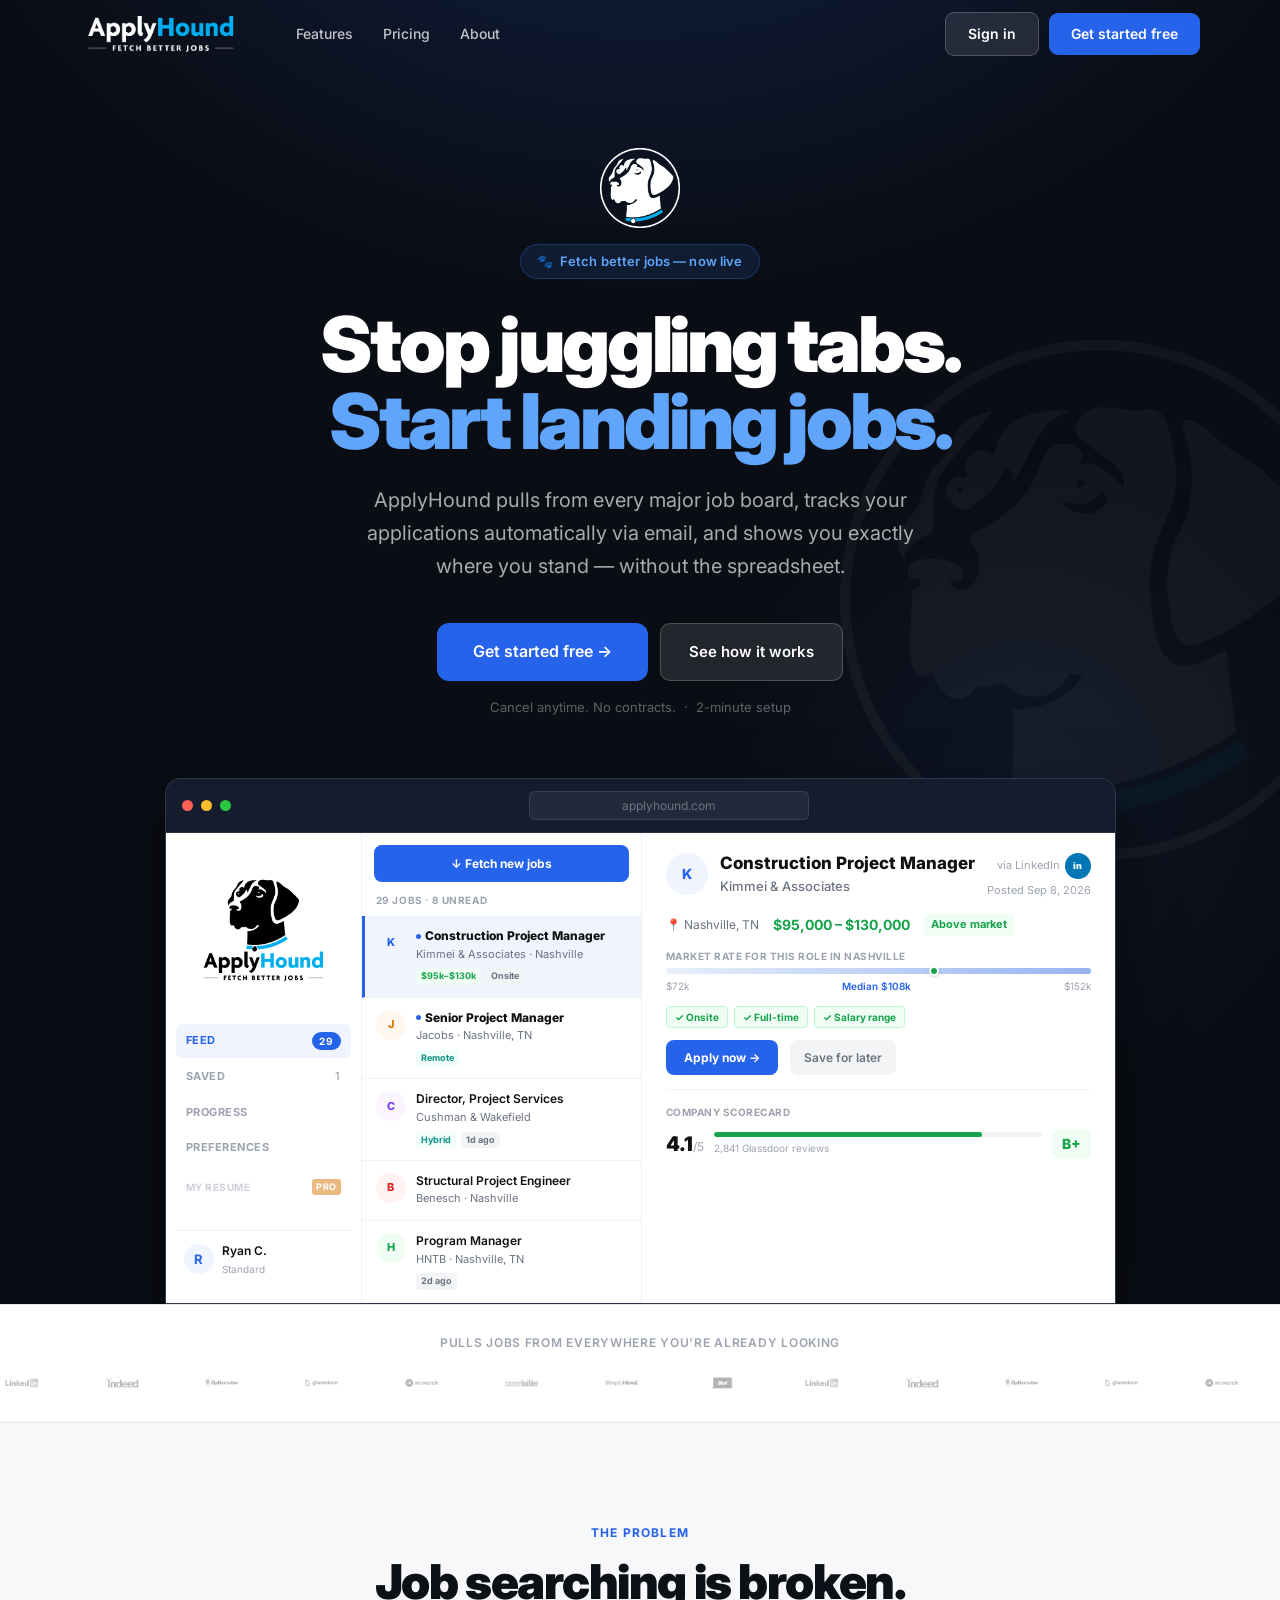
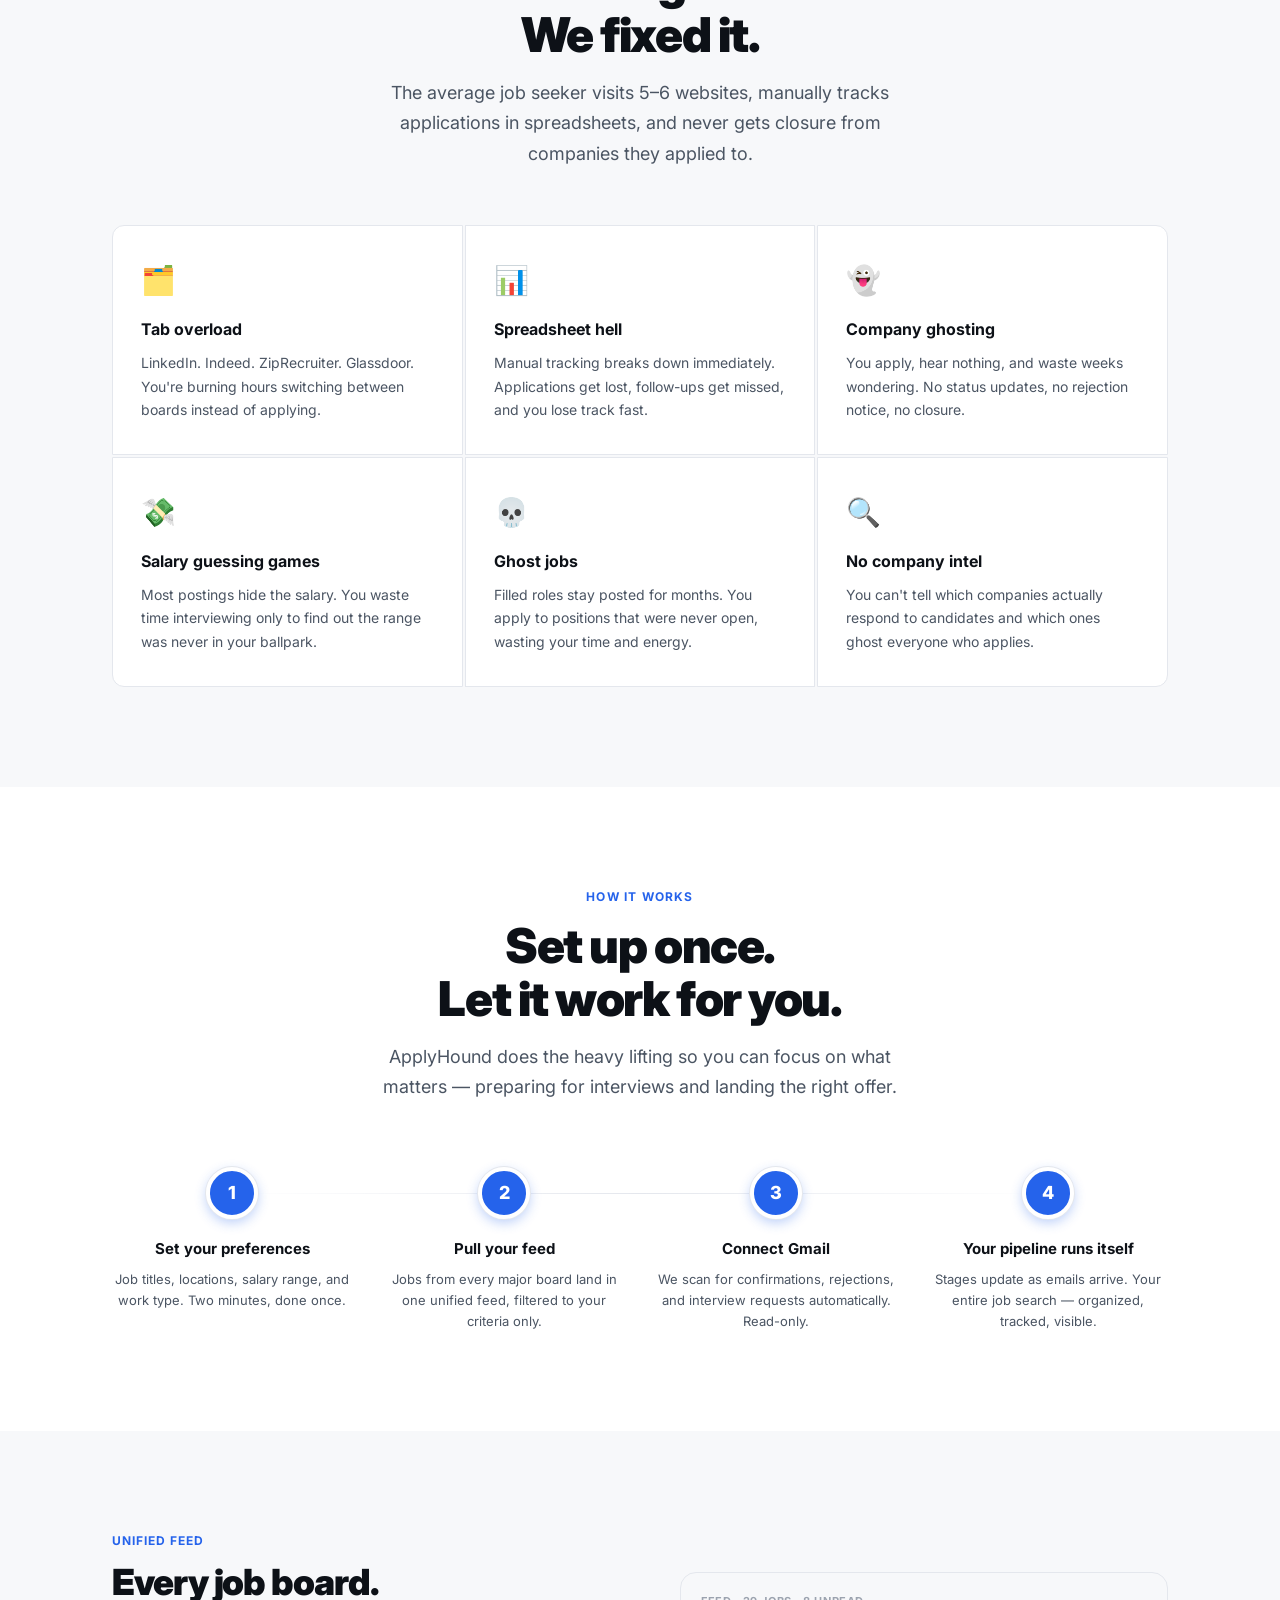
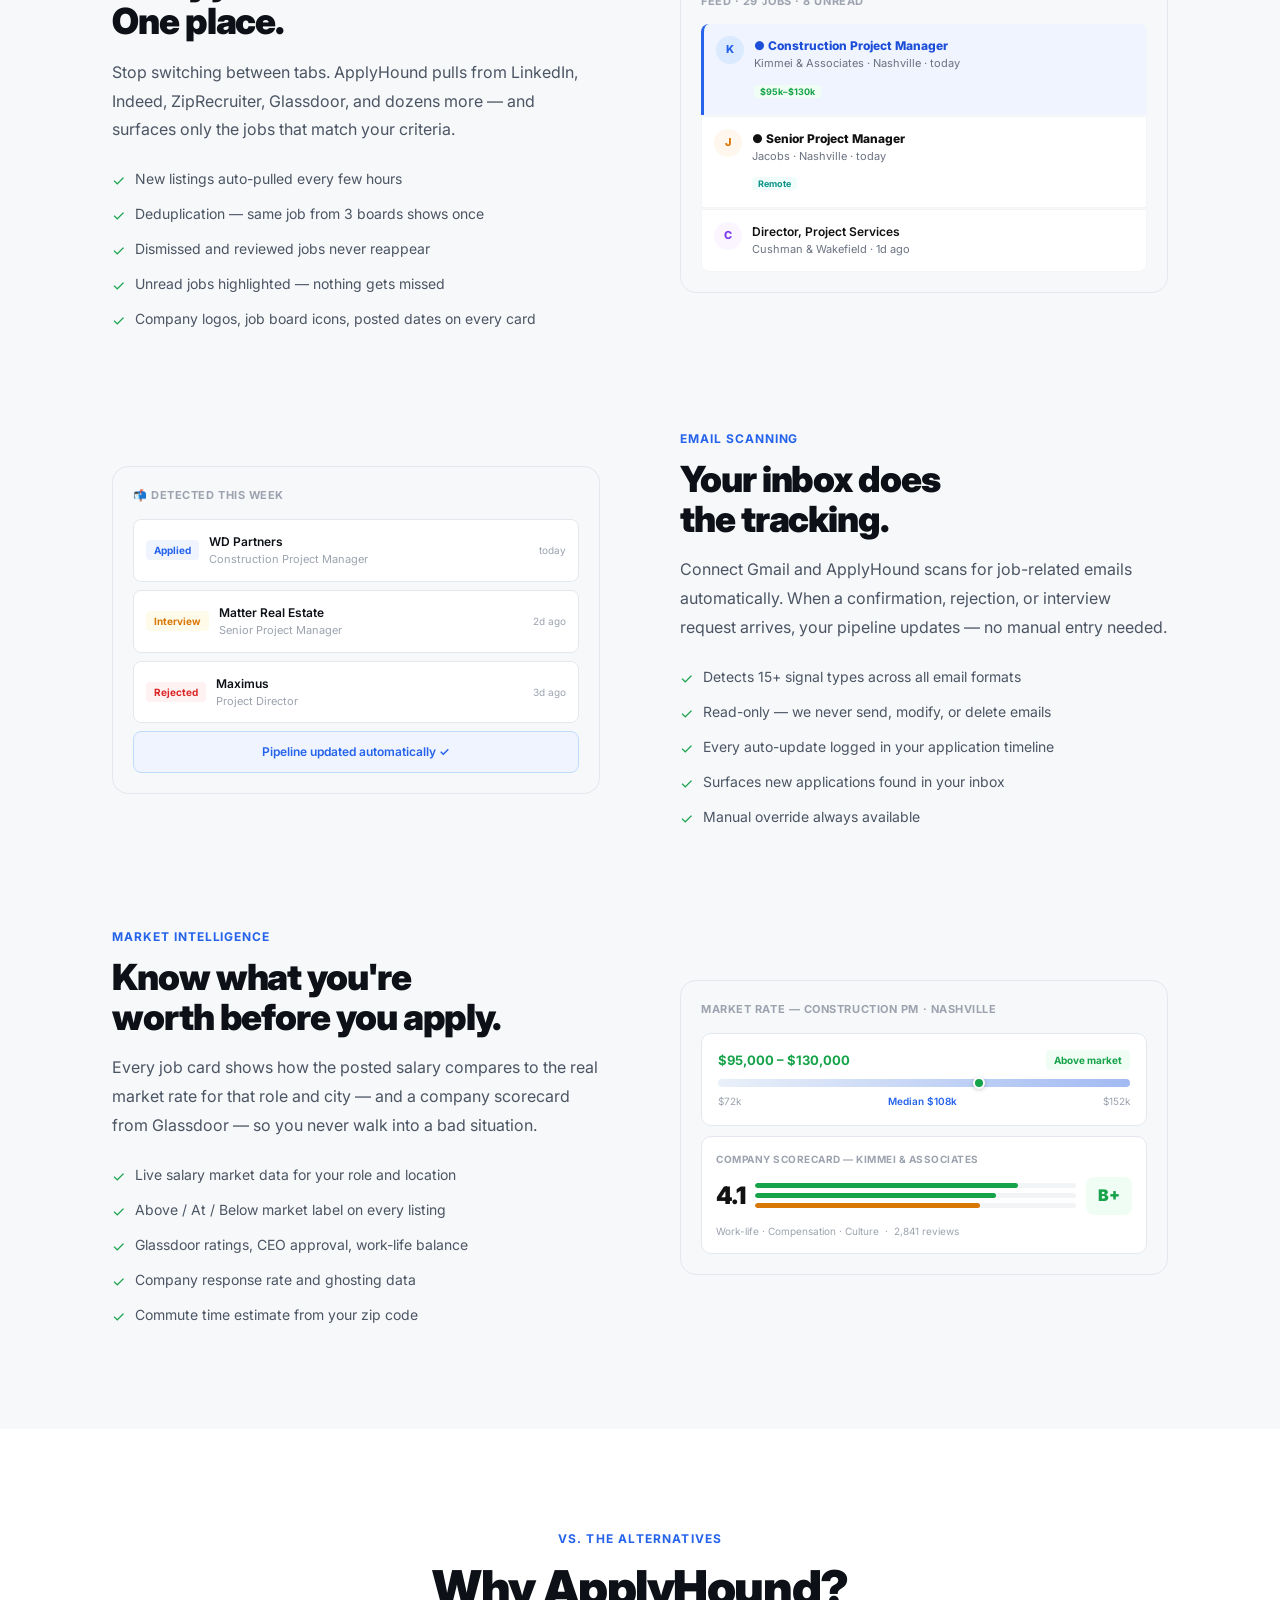
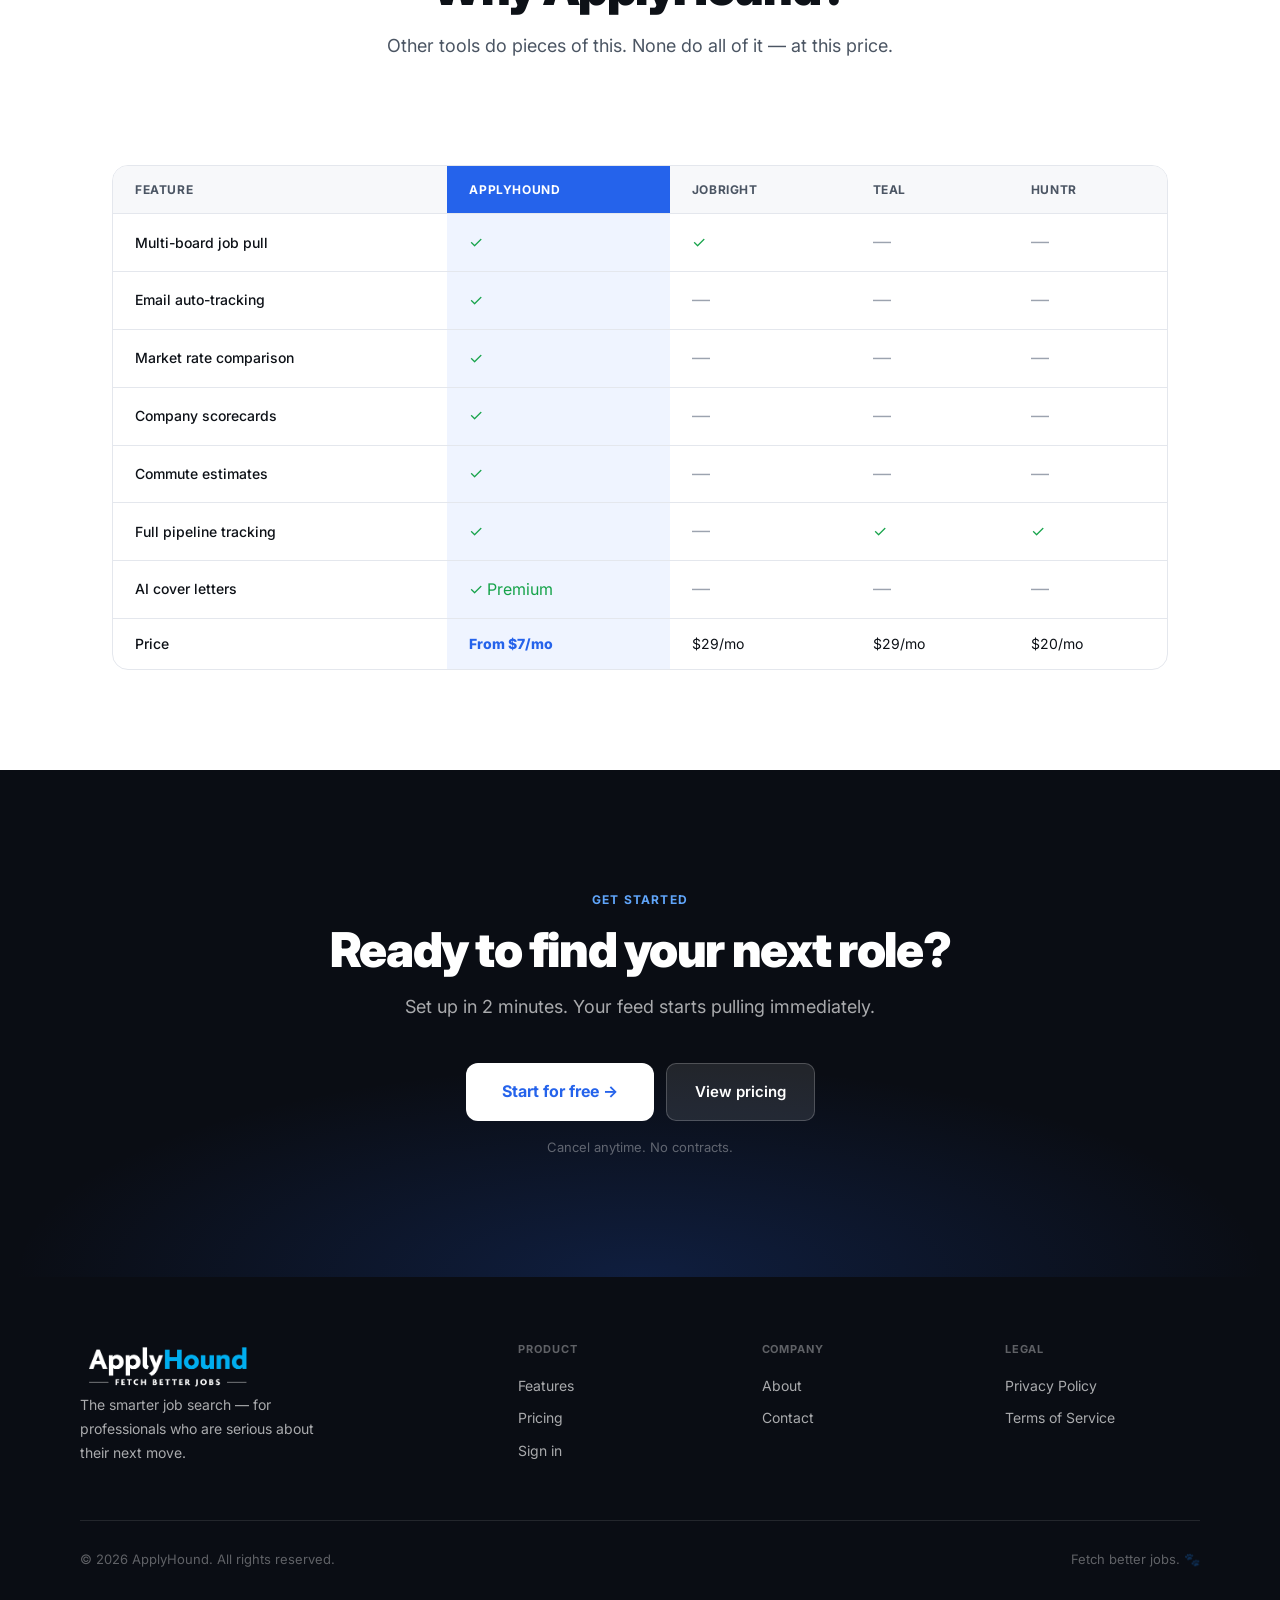
==== index.html @ 4f71d5a1 "Fix job board logos, privacy/terms links" ====
<!DOCTYPE html>
<html lang="en">
<head>
  <meta charset="UTF-8" />
  <meta name="viewport" content="width=device-width, initial-scale=1.0" />
  <title>ApplyHound — Fetch Better Jobs</title>
  <meta name="description" content="The job search platform built for professionals who are serious about their next move. Unified job feed, automatic application tracking, and email scanning — all in one place." />
  <link rel="icon" type="image/png" href="icon.png" />
  <link rel="preconnect" href="https://fonts.googleapis.com" />
  <link rel="preconnect" href="https://fonts.gstatic.com" crossorigin />
  <link href="https://fonts.googleapis.com/css2?family=Inter:wght@400;500;600;700;800;900&display=swap" rel="stylesheet" />
  <link rel="stylesheet" href="style.css" />
</head>
<body>

<!-- Nav -->
<nav class="nav dark-mode" id="nav">
  <div class="nav-inner">
    <a href="index.html" class="nav-logo"><img src="stamp-dark.png" alt="ApplyHound" style="height:48px;" /></a>
    <div class="nav-links">
      <a href="features.html">Features</a>
      <a href="pricing.html">Pricing</a>
      <a href="about.html">About</a>
    </div>
    <div class="nav-cta">
      <a href="https://app.applyhound.com" class="btn btn-ghost-dark">Sign in</a>
      <a href="https://app.applyhound.com" class="btn btn-primary">Get started free</a>
    </div>
  </div>
</nav>

<!-- Hero -->
<section class="hero">
  <!-- Subtle background icon watermark -->
  <div style="position:absolute;top:50%;right:-80px;transform:translateY(-60%);width:520px;height:520px;opacity:0.04;pointer-events:none;z-index:0;">
    <img src="icon-dark.png" alt="" style="width:100%;height:100%;object-fit:contain;" />
  </div>
  <div class="hero-inner" style="position:relative;z-index:1;">
    <!-- Icon above badge -->
    <img src="icon-dark.png" alt="" style="height:80px;width:auto;margin-bottom:16px;" />
    <div class="hero-badge">🐾 &nbsp;Fetch better jobs — now live</div>
    <h1>Stop juggling tabs.<br><span class="accent">Start landing jobs.</span></h1>
    <p class="hero-sub">ApplyHound pulls from every major job board, tracks your applications automatically via email, and shows you exactly where you stand — without the spreadsheet.</p>
    <div class="hero-actions">
      <a href="https://app.applyhound.com" class="btn btn-primary btn-xl">Get started free →</a>
      <a href="features.html" class="btn btn-ghost-dark btn-lg">See how it works</a>
    </div>
    <p class="hero-note">Cancel anytime. No contracts. &nbsp;·&nbsp; 2-minute setup</p>
  </div>

  <!-- App window -->
  <div style="padding: 0 32px; max-width: 1120px; margin: 0 auto;">
    <div class="app-window">
      <div class="app-window-bar">
        <div class="win-dot" style="background:#ff5f57"></div>
        <div class="win-dot" style="background:#febc2e"></div>
        <div class="win-dot" style="background:#28c840"></div>
        <div class="win-url">applyhound.com</div>
      </div>
      <div class="app-window-body">
        <!-- Sidebar -->
        <div class="aw-sidebar">
          <div class="aw-logo" style="padding:4px 8px 12px;"><img src="logo-light.png" alt="ApplyHound" style="width:100%;height:auto;display:block;" /></div>
          <div class="aw-nav-item active">Feed <span class="aw-badge">29</span></div>
          <div class="aw-nav-item">Saved <span style="color:#9ca3af;font-size:11px;font-weight:500;">1</span></div>
          <div class="aw-nav-item">Progress</div>
          <div class="aw-nav-item">Preferences</div>
          <div class="aw-nav-item" style="margin-top:4px; opacity:0.5; font-size:10px;">My Resume <span style="background:#d97706;color:#fff;border-radius:3px;padding:1px 4px;font-size:9px;">PRO</span></div>
          <div class="aw-user">
            <div class="aw-avatar">R</div>
            <div>
              <div class="aw-user-name">Ryan C.</div>
              <div class="aw-user-plan">Standard</div>
            </div>
          </div>
        </div>
        <!-- Job list -->
        <div class="aw-list">
          <div class="aw-pull-btn">↓ Fetch new jobs</div>
          <div class="aw-list-header">29 jobs · 8 unread</div>
          <div class="aw-card active">
            <div class="aw-co-logo" style="background:#eff4ff;color:#2563eb;">K</div>
            <div style="min-width:0;flex:1;">
              <div class="aw-job-title bold"><span class="aw-unread-dot"></span>Construction Project Manager</div>
              <div class="aw-job-sub">Kimmei & Associates · Nashville</div>
              <div class="aw-job-meta">
                <span class="aw-tag" style="background:#f0fdf4;color:#16a34a;">$95k–$130k</span>
                <span class="aw-tag" style="background:#f3f4f6;color:#6b7280;">Onsite</span>
              </div>
            </div>
          </div>
          <div class="aw-card">
            <div class="aw-co-logo" style="background:#fff7ed;color:#d97706;">J</div>
            <div style="min-width:0;flex:1;">
              <div class="aw-job-title bold"><span class="aw-unread-dot"></span>Senior Project Manager</div>
              <div class="aw-job-sub">Jacobs · Nashville, TN</div>
              <div class="aw-job-meta">
                <span class="aw-tag" style="background:#f0fdfa;color:#0d9488;">Remote</span>
              </div>
            </div>
          </div>
          <div class="aw-card">
            <div class="aw-co-logo" style="background:#faf5ff;color:#7c3aed;">C</div>
            <div style="min-width:0;flex:1;">
              <div class="aw-job-title">Director, Project Services</div>
              <div class="aw-job-sub">Cushman & Wakefield</div>
              <div class="aw-job-meta">
                <span class="aw-tag" style="background:#f0fdfa;color:#0d9488;">Hybrid</span>
                <span class="aw-tag" style="background:#f3f4f6;color:#6b7280;">1d ago</span>
              </div>
            </div>
          </div>
          <div class="aw-card">
            <div class="aw-co-logo" style="background:#fef2f2;color:#dc2626;">B</div>
            <div style="min-width:0;flex:1;">
              <div class="aw-job-title">Structural Project Engineer</div>
              <div class="aw-job-sub">Benesch · Nashville</div>
            </div>
          </div>
          <div class="aw-card">
            <div class="aw-co-logo" style="background:#f0fdf4;color:#16a34a;">H</div>
            <div style="min-width:0;flex:1;">
              <div class="aw-job-title">Program Manager</div>
              <div class="aw-job-sub">HNTB · Nashville, TN</div>
              <div class="aw-job-meta">
                <span class="aw-tag" style="background:#f3f4f6;color:#6b7280;">2d ago</span>
              </div>
            </div>
          </div>
        </div>
        <!-- Detail panel -->
        <div class="aw-detail">
          <div class="aw-detail-header">
            <div class="aw-detail-logo" style="background:#eff4ff;color:#2563eb;">K</div>
            <div>
              <div class="aw-detail-title">Construction Project Manager</div>
              <div class="aw-detail-company">Kimmei & Associates</div>
            </div>
            <div class="aw-detail-source">
              <div style="display:flex;align-items:center;gap:5px;">
                <span>via LinkedIn</span>
                <div class="aw-source-badge" style="background:#0077b5;">in</div>
              </div>
              <span>Posted Sep 8, 2026</span>
            </div>
          </div>
          <div class="aw-meta-row">
            <span class="aw-meta-item">📍 Nashville, TN</span>
            <span class="aw-salary">$95,000 – $130,000</span>
            <span style="font-size:11px;background:#f0fdf4;color:#16a34a;padding:2px 7px;border-radius:4px;font-weight:700;">Above market</span>
          </div>
          <!-- Market rate bar -->
          <div style="margin-bottom:12px;">
            <div class="aw-market-label">Market rate for this role in Nashville</div>
            <div class="aw-market-bar">
              <div class="aw-market-fill"></div>
              <div class="aw-market-dot" style="left:62%;"></div>
            </div>
            <div class="aw-market-range">
              <span>$72k</span>
              <span style="color:#2563eb;font-weight:600;">Median $108k</span>
              <span>$152k</span>
            </div>
          </div>
          <div class="aw-match-row">
            <span class="aw-match-badge">✓ Onsite</span>
            <span class="aw-match-badge">✓ Full-time</span>
            <span class="aw-match-badge">✓ Salary range</span>
          </div>
          <div>
            <span class="aw-apply-btn">Apply now →</span>
            <span class="aw-save-btn">Save for later</span>
          </div>
          <div style="margin-top:14px;padding-top:14px;border-top:1px solid #f3f4f6;">
            <div style="font-size:10px;font-weight:700;color:#9ca3af;text-transform:uppercase;letter-spacing:0.05em;margin-bottom:8px;">Company scorecard</div>
            <div style="display:flex;gap:10px;align-items:center;">
              <div style="font-size:20px;font-weight:900;color:#111;">4.1<span style="font-size:12px;font-weight:400;color:#9ca3af;">/5</span></div>
              <div style="flex:1;">
                <div style="height:5px;background:#f3f4f6;border-radius:3px;overflow:hidden;margin-bottom:3px;">
                  <div style="width:82%;height:100%;background:#16a34a;border-radius:3px;"></div>
                </div>
                <div style="font-size:10px;color:#9ca3af;">2,841 Glassdoor reviews</div>
              </div>
              <div style="background:#f0fdf4;color:#16a34a;font-size:14px;font-weight:800;padding:4px 10px;border-radius:6px;">B+</div>
            </div>
          </div>
        </div>
      </div>
    </div>
  </div>
</section>

<!-- Logo scroll bar -->
<div class="logo-scroll-section">
  <div class="logo-scroll-label">Pulls jobs from everywhere you're already looking</div>
  <div style="overflow:hidden;">
    <div class="logo-track">
      <div class="logo-item"><img src="LinkedIn.png" alt="LinkedIn" style="height:22px;width:auto;filter:grayscale(1);opacity:0.6;" /></div>
      <div class="logo-item"><img src="Indeed.png" alt="Indeed" style="height:22px;width:auto;filter:grayscale(1);opacity:0.6;" /></div>
      <div class="logo-item"><img src="ZipRecruiter.png" alt="ZipRecruiter" style="height:22px;width:auto;filter:grayscale(1);opacity:0.6;" /></div>
      <div class="logo-item"><img src="Glassdoor.png" alt="Glassdoor" style="height:22px;width:auto;filter:grayscale(1);opacity:0.6;" /></div>
      <div class="logo-item"><img src="Monster.png" alt="Monster" style="height:22px;width:auto;filter:grayscale(1);opacity:0.6;" /></div>
      <div class="logo-item"><img src="CareerBuilder.png" alt="CareerBuilder" style="height:22px;width:auto;filter:grayscale(1);opacity:0.6;" /></div>
      <div class="logo-item"><img src="SimplyHired.png" alt="SimplyHired" style="height:22px;width:auto;filter:grayscale(1);opacity:0.6;" /></div>
      <div class="logo-item"><img src="Dice.png" alt="Dice" style="height:22px;width:auto;filter:grayscale(1);opacity:0.6;" /></div>
      <div class="logo-item"><img src="LinkedIn.png" alt="LinkedIn" style="height:22px;width:auto;filter:grayscale(1);opacity:0.6;" /></div>
      <div class="logo-item"><img src="Indeed.png" alt="Indeed" style="height:22px;width:auto;filter:grayscale(1);opacity:0.6;" /></div>
      <div class="logo-item"><img src="ZipRecruiter.png" alt="ZipRecruiter" style="height:22px;width:auto;filter:grayscale(1);opacity:0.6;" /></div>
      <div class="logo-item"><img src="Glassdoor.png" alt="Glassdoor" style="height:22px;width:auto;filter:grayscale(1);opacity:0.6;" /></div>
      <div class="logo-item"><img src="Monster.png" alt="Monster" style="height:22px;width:auto;filter:grayscale(1);opacity:0.6;" /></div>
      <div class="logo-item"><img src="CareerBuilder.png" alt="CareerBuilder" style="height:22px;width:auto;filter:grayscale(1);opacity:0.6;" /></div>
      <div class="logo-item"><img src="SimplyHired.png" alt="SimplyHired" style="height:22px;width:auto;filter:grayscale(1);opacity:0.6;" /></div>
      <div class="logo-item"><img src="Dice.png" alt="Dice" style="height:22px;width:auto;filter:grayscale(1);opacity:0.6;" /></div>
    </div>
  </div>
</div>

<!-- Problem -->
<section class="section section-soft">
  <div class="container">
    <div class="text-center">
      <div class="eyebrow">The problem</div>
      <h2>Job searching is broken.<br>We fixed it.</h2>
      <p class="lead" style="margin-top:16px;">The average job seeker visits 5–6 websites, manually tracks applications in spreadsheets, and never gets closure from companies they applied to.</p>
    </div>
    <div class="problem-grid">
      <div class="problem-cell">
        <div class="problem-icon">🗂️</div>
        <div class="problem-title">Tab overload</div>
        <div class="problem-desc">LinkedIn. Indeed. ZipRecruiter. Glassdoor. You're burning hours switching between boards instead of applying.</div>
      </div>
      <div class="problem-cell">
        <div class="problem-icon">📊</div>
        <div class="problem-title">Spreadsheet hell</div>
        <div class="problem-desc">Manual tracking breaks down immediately. Applications get lost, follow-ups get missed, and you lose track fast.</div>
      </div>
      <div class="problem-cell">
        <div class="problem-icon">👻</div>
        <div class="problem-title">Company ghosting</div>
        <div class="problem-desc">You apply, hear nothing, and waste weeks wondering. No status updates, no rejection notice, no closure.</div>
      </div>
      <div class="problem-cell">
        <div class="problem-icon">💸</div>
        <div class="problem-title">Salary guessing games</div>
        <div class="problem-desc">Most postings hide the salary. You waste time interviewing only to find out the range was never in your ballpark.</div>
      </div>
      <div class="problem-cell">
        <div class="problem-icon">💀</div>
        <div class="problem-title">Ghost jobs</div>
        <div class="problem-desc">Filled roles stay posted for months. You apply to positions that were never open, wasting your time and energy.</div>
      </div>
      <div class="problem-cell">
        <div class="problem-icon">🔍</div>
        <div class="problem-title">No company intel</div>
        <div class="problem-desc">You can't tell which companies actually respond to candidates and which ones ghost everyone who applies.</div>
      </div>
    </div>
  </div>
</section>

<!-- How it works -->
<section class="section">
  <div class="container">
    <div class="text-center">
      <div class="eyebrow">How it works</div>
      <h2>Set up once.<br>Let it work for you.</h2>
      <p class="lead" style="margin-top:16px;">ApplyHound does the heavy lifting so you can focus on what matters — preparing for interviews and landing the right offer.</p>
    </div>
    <div class="steps-grid">
      <div class="step-card">
        <div class="step-num">1</div>
        <div class="step-title">Set your preferences</div>
        <div class="step-desc">Job titles, locations, salary range, and work type. Two minutes, done once.</div>
      </div>
      <div class="step-card">
        <div class="step-num">2</div>
        <div class="step-title">Pull your feed</div>
        <div class="step-desc">Jobs from every major board land in one unified feed, filtered to your criteria only.</div>
      </div>
      <div class="step-card">
        <div class="step-num">3</div>
        <div class="step-title">Connect Gmail</div>
        <div class="step-desc">We scan for confirmations, rejections, and interview requests automatically. Read-only.</div>
      </div>
      <div class="step-card">
        <div class="step-num">4</div>
        <div class="step-title">Your pipeline runs itself</div>
        <div class="step-desc">Stages update as emails arrive. Your entire job search — organized, tracked, visible.</div>
      </div>
    </div>
  </div>
</section>

<!-- Feature split 1 — Feed -->
<section class="section section-soft">
  <div class="container">
    <div class="feature-split">
      <div class="feature-split-content">
        <div class="feature-split-eyebrow">Unified feed</div>
        <h2>Every job board.<br>One place.</h2>
        <p class="feature-split-desc">Stop switching between tabs. ApplyHound pulls from LinkedIn, Indeed, ZipRecruiter, Glassdoor, and dozens more — and surfaces only the jobs that match your criteria.</p>
        <ul class="feature-list">
          <li><span class="check">✓</span>New listings auto-pulled every few hours</li>
          <li><span class="check">✓</span>Deduplication — same job from 3 boards shows once</li>
          <li><span class="check">✓</span>Dismissed and reviewed jobs never reappear</li>
          <li><span class="check">✓</span>Unread jobs highlighted — nothing gets missed</li>
          <li><span class="check">✓</span>Company logos, job board icons, posted dates on every card</li>
        </ul>
      </div>
      <div class="feature-split-visual" style="padding:20px;">
        <div style="font-size:11px;font-weight:700;color:#9ca3af;text-transform:uppercase;letter-spacing:0.05em;margin-bottom:14px;">Feed · 29 jobs · 8 unread</div>
        <div style="display:flex;flex-direction:column;gap:1px;">
          <div style="background:#eff4ff;border-left:3px solid #2563eb;padding:12px;border-radius:8px 8px 0 0;display:flex;gap:10px;">
            <div style="width:28px;height:28px;border-radius:50%;background:#dbeafe;color:#2563eb;font-size:11px;font-weight:800;display:flex;align-items:center;justify-content:center;flex-shrink:0;">K</div>
            <div>
              <div style="font-size:12px;font-weight:800;color:#1d4ed8;">● Construction Project Manager</div>
              <div style="font-size:11px;color:#6b7280;">Kimmei & Associates · Nashville · today</div>
              <div style="margin-top:4px;"><span style="background:#f0fdf4;color:#16a34a;font-size:9px;font-weight:700;padding:1px 6px;border-radius:3px;">$95k–$130k</span></div>
            </div>
          </div>
          <div style="background:#fff;border:1px solid #f3f4f6;padding:12px;display:flex;gap:10px;">
            <div style="width:28px;height:28px;border-radius:50%;background:#fff7ed;color:#d97706;font-size:11px;font-weight:800;display:flex;align-items:center;justify-content:center;flex-shrink:0;">J</div>
            <div>
              <div style="font-size:12px;font-weight:800;color:#111;">● Senior Project Manager</div>
              <div style="font-size:11px;color:#6b7280;">Jacobs · Nashville · today</div>
              <div style="margin-top:4px;"><span style="background:#f0fdfa;color:#0d9488;font-size:9px;font-weight:700;padding:1px 6px;border-radius:3px;">Remote</span></div>
            </div>
          </div>
          <div style="background:#fff;border:1px solid #f3f4f6;padding:12px;display:flex;gap:10px;border-radius:0 0 8px 8px;">
            <div style="width:28px;height:28px;border-radius:50%;background:#faf5ff;color:#7c3aed;font-size:11px;font-weight:800;display:flex;align-items:center;justify-content:center;flex-shrink:0;">C</div>
            <div>
              <div style="font-size:12px;font-weight:600;color:#111;">Director, Project Services</div>
              <div style="font-size:11px;color:#6b7280;">Cushman & Wakefield · 1d ago</div>
            </div>
          </div>
        </div>
      </div>
    </div>

    <!-- Feature split 2 — Email -->
    <div class="feature-split reverse">
      <div class="feature-split-content">
        <div class="feature-split-eyebrow">Email scanning</div>
        <h2>Your inbox does<br>the tracking.</h2>
        <p class="feature-split-desc">Connect Gmail and ApplyHound scans for job-related emails automatically. When a confirmation, rejection, or interview request arrives, your pipeline updates — no manual entry needed.</p>
        <ul class="feature-list">
          <li><span class="check">✓</span>Detects 15+ signal types across all email formats</li>
          <li><span class="check">✓</span>Read-only — we never send, modify, or delete emails</li>
          <li><span class="check">✓</span>Every auto-update logged in your application timeline</li>
          <li><span class="check">✓</span>Surfaces new applications found in your inbox</li>
          <li><span class="check">✓</span>Manual override always available</li>
        </ul>
      </div>
      <div class="feature-split-visual" style="padding:20px;">
        <div style="font-size:11px;font-weight:700;color:#9ca3af;text-transform:uppercase;letter-spacing:0.05em;margin-bottom:14px;">📬 Detected this week</div>
        <div style="display:flex;flex-direction:column;gap:8px;">
          <div style="background:#fff;border:1px solid #e4e7ed;border-radius:8px;padding:12px;display:flex;gap:10px;align-items:center;">
            <span style="background:#eff4ff;color:#2563eb;font-size:10px;font-weight:700;padding:2px 8px;border-radius:4px;white-space:nowrap;">Applied</span>
            <div><div style="font-size:12px;font-weight:600;">WD Partners</div><div style="font-size:11px;color:#9ca3af;">Construction Project Manager</div></div>
            <div style="margin-left:auto;font-size:10px;color:#9ca3af;">today</div>
          </div>
          <div style="background:#fff;border:1px solid #e4e7ed;border-radius:8px;padding:12px;display:flex;gap:10px;align-items:center;">
            <span style="background:#fffbeb;color:#d97706;font-size:10px;font-weight:700;padding:2px 8px;border-radius:4px;white-space:nowrap;">Interview</span>
            <div><div style="font-size:12px;font-weight:600;">Matter Real Estate</div><div style="font-size:11px;color:#9ca3af;">Senior Project Manager</div></div>
            <div style="margin-left:auto;font-size:10px;color:#9ca3af;">2d ago</div>
          </div>
          <div style="background:#fff;border:1px solid #e4e7ed;border-radius:8px;padding:12px;display:flex;gap:10px;align-items:center;">
            <span style="background:#fef2f2;color:#dc2626;font-size:10px;font-weight:700;padding:2px 8px;border-radius:4px;white-space:nowrap;">Rejected</span>
            <div><div style="font-size:12px;font-weight:600;">Maximus</div><div style="font-size:11px;color:#9ca3af;">Project Director</div></div>
            <div style="margin-left:auto;font-size:10px;color:#9ca3af;">3d ago</div>
          </div>
          <div style="background:#eff4ff;border:1px solid #bfdbfe;border-radius:8px;padding:10px 12px;font-size:12px;color:#2563eb;font-weight:600;text-align:center;">
            Pipeline updated automatically ✓
          </div>
        </div>
      </div>
    </div>

    <!-- Feature split 3 — Market rate -->
    <div class="feature-split">
      <div class="feature-split-content">
        <div class="feature-split-eyebrow">Market intelligence</div>
        <h2>Know what you're<br>worth before you apply.</h2>
        <p class="feature-split-desc">Every job card shows how the posted salary compares to the real market rate for that role and city — and a company scorecard from Glassdoor — so you never walk into a bad situation.</p>
        <ul class="feature-list">
          <li><span class="check">✓</span>Live salary market data for your role and location</li>
          <li><span class="check">✓</span>Above / At / Below market label on every listing</li>
          <li><span class="check">✓</span>Glassdoor ratings, CEO approval, work-life balance</li>
          <li><span class="check">✓</span>Company response rate and ghosting data</li>
          <li><span class="check">✓</span>Commute time estimate from your zip code</li>
        </ul>
      </div>
      <div class="feature-split-visual" style="padding:20px;">
        <div style="font-size:11px;font-weight:700;color:#9ca3af;text-transform:uppercase;letter-spacing:0.05em;margin-bottom:14px;">Market rate — Construction PM · Nashville</div>
        <div style="background:#fff;border:1px solid #e4e7ed;border-radius:10px;padding:16px;margin-bottom:10px;">
          <div style="display:flex;justify-content:space-between;align-items:center;margin-bottom:8px;">
            <span style="font-size:13px;font-weight:700;color:#16a34a;">$95,000 – $130,000</span>
            <span style="background:#f0fdf4;color:#16a34a;font-size:10px;font-weight:700;padding:2px 8px;border-radius:4px;">Above market</span>
          </div>
          <div style="height:8px;background:#f3f4f6;border-radius:4px;position:relative;margin-bottom:6px;">
            <div style="position:absolute;inset:0;background:linear-gradient(90deg,#dbeafe,#2563eb);border-radius:4px;opacity:0.4;"></div>
            <div style="position:absolute;width:12px;height:12px;border-radius:50%;background:#16a34a;border:2px solid #fff;top:-2px;left:62%;box-shadow:0 1px 4px rgba(0,0,0,0.2);"></div>
          </div>
          <div style="display:flex;justify-content:space-between;font-size:10px;color:#9ca3af;">
            <span>$72k</span><span style="color:#2563eb;font-weight:600;">Median $108k</span><span>$152k</span>
          </div>
        </div>
        <div style="background:#fff;border:1px solid #e4e7ed;border-radius:10px;padding:14px;">
          <div style="font-size:10px;font-weight:700;color:#9ca3af;text-transform:uppercase;letter-spacing:0.05em;margin-bottom:10px;">Company scorecard — Kimmei & Associates</div>
          <div style="display:flex;gap:10px;align-items:center;margin-bottom:8px;">
            <div style="font-size:24px;font-weight:900;color:#111;letter-spacing:-0.03em;">4.1</div>
            <div style="flex:1;">
              <div style="height:5px;background:#f3f4f6;border-radius:3px;margin-bottom:5px;overflow:hidden;"><div style="width:82%;height:100%;background:#16a34a;border-radius:3px;"></div></div>
              <div style="height:5px;background:#f3f4f6;border-radius:3px;margin-bottom:5px;overflow:hidden;"><div style="width:75%;height:100%;background:#16a34a;border-radius:3px;"></div></div>
              <div style="height:5px;background:#f3f4f6;border-radius:3px;overflow:hidden;"><div style="width:70%;height:100%;background:#d97706;border-radius:3px;"></div></div>
            </div>
            <div style="background:#f0fdf4;color:#16a34a;font-size:16px;font-weight:900;padding:6px 12px;border-radius:8px;">B+</div>
          </div>
          <div style="font-size:10px;color:#9ca3af;">Work-life · Compensation · Culture &nbsp;·&nbsp; 2,841 reviews</div>
        </div>
      </div>
    </div>
  </div>
</section>

<!-- Comparison -->
<section class="section">
  <div class="container">
    <div class="text-center">
      <div class="eyebrow">vs. the alternatives</div>
      <h2>Why ApplyHound?</h2>
      <p class="lead" style="margin-top:16px;">Other tools do pieces of this. None do all of it — at this price.</p>
    </div>
    <div style="overflow-x:auto;margin-top:48px;">
      <table class="comp-table">
        <thead>
          <tr>
            <th>Feature</th>
            <th class="col-us" style="background:var(--accent);color:#fff;">ApplyHound</th>
            <th>Jobright</th>
            <th>Teal</th>
            <th>Huntr</th>
          </tr>
        </thead>
        <tbody>
          <tr><td>Multi-board job pull</td><td class="col-us"><span class="check">✓</span></td><td><span class="check">✓</span></td><td><span class="cross">—</span></td><td><span class="cross">—</span></td></tr>
          <tr><td>Email auto-tracking</td><td class="col-us"><span class="check">✓</span></td><td><span class="cross">—</span></td><td><span class="cross">—</span></td><td><span class="cross">—</span></td></tr>
          <tr><td>Market rate comparison</td><td class="col-us"><span class="check">✓</span></td><td><span class="cross">—</span></td><td><span class="cross">—</span></td><td><span class="cross">—</span></td></tr>
          <tr><td>Company scorecards</td><td class="col-us"><span class="check">✓</span></td><td><span class="cross">—</span></td><td><span class="cross">—</span></td><td><span class="cross">—</span></td></tr>
          <tr><td>Commute estimates</td><td class="col-us"><span class="check">✓</span></td><td><span class="cross">—</span></td><td><span class="cross">—</span></td><td><span class="cross">—</span></td></tr>
          <tr><td>Full pipeline tracking</td><td class="col-us"><span class="check">✓</span></td><td><span class="cross">—</span></td><td><span class="check">✓</span></td><td><span class="check">✓</span></td></tr>
          <tr><td>AI cover letters</td><td class="col-us"><span class="check">✓ Premium</span></td><td><span class="cross">—</span></td><td><span class="cross">—</span></td><td><span class="cross">—</span></td></tr>
          <tr>
            <td>Price</td>
            <td class="col-us" style="font-weight:800;color:var(--accent);">From $7/mo</td>
            <td>$29/mo</td><td>$29/mo</td><td>$20/mo</td>
          </tr>
        </tbody>
      </table>
    </div>
  </div>
</section>

<!-- CTA -->
<div class="cta-section">
  <div class="container-sm">
    <div class="eyebrow eyebrow-dark text-center">Get started</div>
    <h2 class="text-center" style="margin-bottom:16px;">Ready to find your next role?</h2>
    <p class="lead lead-dark text-center" style="margin-bottom:40px;">Set up in 2 minutes. Your feed starts pulling immediately.</p>
    <div style="display:flex;gap:12px;justify-content:center;flex-wrap:wrap;">
      <a href="https://app.applyhound.com" class="btn btn-white btn-xl">Start for free →</a>
      <a href="pricing.html" class="btn btn-ghost-dark btn-lg">View pricing</a>
    </div>
    <p style="margin-top:16px;font-size:13px;color:rgba(255,255,255,0.35);text-align:center;">Cancel anytime. No contracts.</p>
  </div>
</div>

<!-- Footer -->
<footer>
  <div class="footer-inner">
    <div class="footer-brand">
      <div class="footer-brand-logo"><img src="stamp-dark.png" alt="ApplyHound" style="height:52px;width:auto;" /></div>
      <p>The smarter job search — for professionals who are serious about their next move.</p>
    </div>
    <div class="footer-col">
      <h4>Product</h4>
      <a href="features.html">Features</a>
      <a href="pricing.html">Pricing</a>
      <a href="https://app.applyhound.com">Sign in</a>
    </div>
    <div class="footer-col">
      <h4>Company</h4>
      <a href="about.html">About</a>
      <a href="mailto:hello@applyhound.com">Contact</a>
    </div>
    <div class="footer-col">
      <h4>Legal</h4>
      <a href="https://app.applyhound.com/privacy">Privacy Policy</a>
      <a href="https://app.applyhound.com/terms">Terms of Service</a>
    </div>
  </div>
  <div class="footer-bottom">
    <span>© 2026 ApplyHound. All rights reserved.</span>
    <span class="footer-tagline">Fetch better jobs. 🐾</span>
  </div>
</footer>

<script>
// Nav scroll behavior
const nav = document.getElementById('nav');
window.addEventListener('scroll', () => {
  nav.classList.toggle('scrolled', window.scrollY > 20);
});
</script>
</body>
</html>
---- style.css ----
*, *::before, *::after { box-sizing: border-box; margin: 0; padding: 0; }

:root {
  --bg: #ffffff;
  --bg-soft: #f7f8fa;
  --bg-mid: #eef0f5;
  --dark: #0a0d14;
  --dark-2: #111827;
  --dark-surface: #1a2035;
  --border: #e4e7ed;
  --border-dark: rgba(255,255,255,0.1);
  --text: #0d1117;
  --text-muted: #4b5563;
  --text-dim: #9ca3af;
  --text-dark-muted: rgba(255,255,255,0.65);
  --text-dark-dim: rgba(255,255,255,0.35);
  --accent: #2563eb;
  --accent-light: #3b82f6;
  --accent-dim: #eff4ff;
  --accent-dark-dim: rgba(59,130,246,0.15);
  --green: #16a34a;
  --green-dim: #f0fdf4;
  --amber: #d97706;
  --red: #dc2626;
  --radius: 12px;
  --radius-lg: 20px;
  --shadow: 0 4px 24px rgba(0,0,0,0.07);
  --shadow-lg: 0 20px 60px rgba(0,0,0,0.15);
  --shadow-dark: 0 20px 60px rgba(0,0,0,0.5);
}

html { scroll-behavior: smooth; }
body {
  font-family: 'Inter', -apple-system, BlinkMacSystemFont, sans-serif;
  color: var(--text);
  background: var(--bg);
  font-size: 16px;
  line-height: 1.6;
  -webkit-font-smoothing: antialiased;
  overflow-x: hidden;
}
a { color: inherit; text-decoration: none; }
img { max-width: 100%; display: block; }

/* ── Nav ── */
.nav {
  position: fixed; top: 0; left: 0; right: 0; z-index: 100;
  padding: 0 32px; height: 68px;
  display: flex; align-items: center;
  transition: background 0.3s, backdrop-filter 0.3s, border-color 0.3s;
}
/* Dark nav (homepage hero) */
.nav.dark-mode { background: transparent; }
.nav.dark-mode.scrolled {
  background: rgba(10,13,20,0.92);
  backdrop-filter: blur(16px);
  border-bottom: 1px solid var(--border-dark);
}
.nav.dark-mode .nav-links a { color: rgba(255,255,255,0.75); }
.nav.dark-mode .nav-links a:hover { color: #fff; background: rgba(255,255,255,0.08); }
.nav.dark-mode.scrolled .nav-links a { color: rgba(255,255,255,0.75); }
/* Light nav (inner pages) */
.nav.light-mode {
  background: rgba(255,255,255,0.95);
  backdrop-filter: blur(16px);
  border-bottom: 1px solid var(--border);
}
.nav.light-mode .nav-links a { color: var(--text-muted); }
.nav.light-mode .nav-links a:hover { color: var(--text); background: var(--bg-soft); }
.nav.light-mode .nav-links a.active {
  color: var(--text);
  font-weight: 600;
  text-decoration: underline;
  text-decoration-color: #00b4d8;
  text-underline-offset: 4px;
  text-decoration-thickness: 2px;
}

.nav-inner {
  max-width: 1120px; margin: 0 auto; width: 100%;
  display: flex; align-items: center; gap: 0;
}
.nav-logo img { height: 52px; width: auto; }
.nav-links { display: flex; gap: 2px; margin-left: 40px; flex: 1; }
.nav-links a {
  padding: 7px 14px; border-radius: 7px;
  font-size: 14px; font-weight: 500;
  transition: color 0.15s, background 0.15s;
}
.nav-cta { margin-left: auto; display: flex; gap: 10px; align-items: center; }

/* ── Buttons ── */
.btn {
  display: inline-flex; align-items: center; gap: 6px;
  padding: 10px 22px; border-radius: 9px;
  font-size: 14px; font-weight: 600; cursor: pointer;
  transition: all 0.15s; border: none;
  font-family: inherit; text-decoration: none; white-space: nowrap;
}
.btn-primary { background: var(--accent); color: #fff; }
.btn-primary:hover { background: #1d4ed8; transform: translateY(-1px); box-shadow: 0 6px 20px rgba(37,99,235,0.4); }
.btn-ghost-dark { background: rgba(255,255,255,0.1); color: #fff; border: 1px solid rgba(255,255,255,0.2); }
.btn-ghost-dark:hover { background: rgba(255,255,255,0.18); }
.btn-outline { background: transparent; color: var(--accent); border: 1.5px solid #dbeafe; }
.btn-outline:hover { background: var(--accent-dim); border-color: var(--accent); }
.btn-white { background: #fff; color: var(--accent); font-weight: 700; }
.btn-white:hover { background: #f0f5ff; transform: translateY(-1px); box-shadow: 0 6px 20px rgba(0,0,0,0.15); }
.btn-lg { padding: 13px 28px; font-size: 15px; border-radius: 10px; }
.btn-xl { padding: 16px 36px; font-size: 16px; border-radius: 12px; }

/* ── Layout ── */
.container { max-width: 1120px; margin: 0 auto; padding: 0 32px; }
.container-sm { max-width: 800px; margin: 0 auto; padding: 0 32px; }

/* ── Hero ── */
.hero {
  background: var(--dark);
  background-image: radial-gradient(ellipse 80% 60% at 50% -20%, rgba(37,99,235,0.25) 0%, transparent 70%),
                    radial-gradient(ellipse 40% 40% at 80% 60%, rgba(59,130,246,0.08) 0%, transparent 60%);
  min-height: 100vh;
  display: flex; flex-direction: column;
  padding-top: 68px;
  position: relative; overflow: hidden;
}
.hero-inner {
  flex: 1; display: flex; flex-direction: column;
  align-items: center; justify-content: center;
  padding: 80px 32px 60px; text-align: center;
  position: relative; z-index: 1;
}
.hero-badge {
  display: inline-flex; align-items: center; gap: 8px;
  background: rgba(59,130,246,0.12); color: #60a5fa;
  border: 1px solid rgba(59,130,246,0.25);
  border-radius: 20px; padding: 6px 16px;
  font-size: 13px; font-weight: 600; margin-bottom: 28px;
  letter-spacing: 0.01em;
}
.hero h1 {
  font-size: clamp(44px, 6vw, 80px);
  font-weight: 900; letter-spacing: -0.04em;
  line-height: 1.0; color: #fff; margin-bottom: 24px;
  max-width: 900px;
}
.hero h1 .accent { color: #60a5fa; }
.hero-sub {
  font-size: clamp(16px, 2vw, 20px);
  color: var(--text-dark-muted); line-height: 1.65;
  max-width: 580px; margin: 0 auto 40px;
}
.hero-actions { display: flex; gap: 12px; justify-content: center; flex-wrap: wrap; margin-bottom: 16px; }
.hero-note { font-size: 13px; color: var(--text-dark-dim); }

/* ── App window mock ── */
.app-window {
  max-width: 1060px; margin-left: auto; margin-right: auto;
  background: var(--dark-surface);
  border: 1px solid var(--border-dark);
  border-radius: 16px 16px 0 0;
  overflow: hidden;
  box-shadow: var(--shadow-dark);
  position: relative;
}
.app-window-bar {
  background: #151c2e; border-bottom: 1px solid var(--border-dark);
  padding: 12px 16px; display: flex; align-items: center; gap: 8px;
}
.win-dot { width: 11px; height: 11px; border-radius: 50%; }
.win-url {
  flex: 1; background: rgba(255,255,255,0.06);
  border: 1px solid var(--border-dark); border-radius: 6px;
  padding: 4px 14px; font-size: 12px; color: var(--text-dark-dim);
  max-width: 280px; margin: 0 auto; text-align: center;
}
.app-window-body { display: flex; min-height: 460px; }

/* App sidebar */
.aw-sidebar {
  width: 196px; flex-shrink: 0;
  background: #fff; border-right: 1px solid #eef0f4;
  padding: 16px 10px; display: flex; flex-direction: column;
}
.aw-logo { padding: 0 8px 14px; }
.aw-nav-item {
  padding: 8px 10px; border-radius: 7px;
  font-size: 11px; font-weight: 700; letter-spacing: 0.05em;
  text-transform: uppercase; color: #9ca3af; margin-bottom: 2px;
  display: flex; align-items: center; justify-content: space-between;
}
.aw-nav-item.active { background: #eff4ff; color: #2563eb; }
.aw-badge { background: #2563eb; color: #fff; border-radius: 10px; padding: 1px 7px; font-size: 10px; }
.aw-user {
  margin-top: auto; padding: 10px 8px;
  border-top: 1px solid #eef0f4;
  display: flex; align-items: center; gap: 8px;
}
.aw-avatar {
  width: 30px; height: 30px; border-radius: 50%;
  background: #eff4ff; color: #2563eb;
  display: flex; align-items: center; justify-content: center;
  font-size: 13px; font-weight: 700; flex-shrink: 0;
}
.aw-user-name { font-size: 12px; font-weight: 600; color: #111; }
.aw-user-plan { font-size: 10px; color: #9ca3af; }

/* App list */
.aw-list { width: 280px; flex-shrink: 0; background: #fff; border-right: 1px solid #eef0f4; }
.aw-pull-btn {
  margin: 12px 12px 0;
  background: #2563eb; color: #fff; border-radius: 8px;
  padding: 9px 14px; font-size: 12px; font-weight: 700;
  text-align: center;
}
.aw-list-header { padding: 10px 14px 8px; font-size: 10px; font-weight: 700; text-transform: uppercase; letter-spacing: 0.06em; color: #9ca3af; }
.aw-card {
  padding: 12px 14px; border-bottom: 1px solid #f3f4f6;
  display: flex; gap: 10px; cursor: pointer; transition: background 0.1s;
}
.aw-card.active { background: #eff4ff; border-left: 3px solid #2563eb; padding-left: 11px; }
.aw-card:hover:not(.active) { background: #f9fafb; }
.aw-co-logo {
  width: 30px; height: 30px; border-radius: 50%; flex-shrink: 0;
  display: flex; align-items: center; justify-content: center;
  font-size: 11px; font-weight: 800;
}
.aw-job-title { font-size: 12px; font-weight: 600; color: #111; white-space: nowrap; overflow: hidden; text-overflow: ellipsis; margin-bottom: 2px; line-height: 1.3; }
.aw-job-title.bold { font-weight: 800; }
.aw-unread-dot { display: inline-block; width: 5px; height: 5px; border-radius: 50%; background: #2563eb; margin-right: 4px; vertical-align: middle; margin-bottom: 1px; }
.aw-job-sub { font-size: 11px; color: #6b7280; }
.aw-job-meta { display: flex; gap: 5px; margin-top: 5px; flex-wrap: wrap; }
.aw-tag { font-size: 9px; font-weight: 700; padding: 1px 5px; border-radius: 3px; }

/* App detail */
.aw-detail { flex: 1; background: #fff; padding: 20px 24px; overflow: hidden; }
.aw-detail-header { display: flex; gap: 12px; align-items: flex-start; margin-bottom: 14px; }
.aw-detail-logo { width: 42px; height: 42px; border-radius: 50%; flex-shrink: 0; display: flex; align-items: center; justify-content: center; font-size: 14px; font-weight: 800; }
.aw-detail-title { font-size: 17px; font-weight: 800; color: #111; line-height: 1.2; margin-bottom: 3px; }
.aw-detail-company { font-size: 13px; color: #6b7280; font-weight: 500; }
.aw-detail-source { margin-left: auto; text-align: right; font-size: 11px; color: #9ca3af; display: flex; flex-direction: column; gap: 3px; align-items: flex-end; }
.aw-source-badge { width: 26px; height: 26px; border-radius: 50%; display: flex; align-items: center; justify-content: center; font-size: 9px; font-weight: 900; color: #fff; }
.aw-meta-row { display: flex; gap: 14px; align-items: center; margin-bottom: 12px; flex-wrap: wrap; }
.aw-meta-item { font-size: 12px; color: #6b7280; }
.aw-salary { font-size: 14px; font-weight: 700; color: #16a34a; }
.aw-market-label { font-size: 10px; font-weight: 700; color: #9ca3af; text-transform: uppercase; letter-spacing: 0.05em; margin-bottom: 4px; }
.aw-market-bar { height: 6px; background: #f3f4f6; border-radius: 3px; position: relative; margin-bottom: 4px; }
.aw-market-fill { position: absolute; inset: 0; background: linear-gradient(90deg, #dbeafe 0%, #2563eb 100%); border-radius: 3px; opacity: 0.45; }
.aw-market-dot { position: absolute; width: 10px; height: 10px; border-radius: 50%; background: #16a34a; border: 2px solid #fff; top: -2px; box-shadow: 0 1px 3px rgba(0,0,0,0.2); }
.aw-market-range { display: flex; justify-content: space-between; font-size: 10px; color: #9ca3af; }
.aw-match-row { display: flex; gap: 6px; margin-bottom: 12px; flex-wrap: wrap; }
.aw-match-badge { font-size: 10px; font-weight: 700; padding: 2px 8px; border-radius: 4px; background: #f0fdf4; color: #16a34a; border: 1px solid #bbf7d0; }
.aw-apply-btn { background: #2563eb; color: #fff; padding: 8px 18px; border-radius: 8px; font-size: 12px; font-weight: 700; display: inline-block; margin-right: 8px; }
.aw-save-btn { background: #f3f4f6; color: #6b7280; padding: 8px 14px; border-radius: 8px; font-size: 12px; font-weight: 600; display: inline-block; }

/* ── Logo scroll ── */
.logo-scroll-section {
  padding: 28px 0;
  border-top: 1px solid var(--border);
  border-bottom: 1px solid var(--border);
  background: #fff; overflow: hidden;
}
.logo-scroll-label {
  text-align: center; font-size: 12px; font-weight: 600;
  color: var(--text-dim); letter-spacing: 0.06em;
  text-transform: uppercase; margin-bottom: 20px;
}
.logo-track-wrapper { overflow: hidden; width: 100%; }
.logo-track {
  display: flex; gap: 56px; align-items: center;
  animation: scroll-logos 35s linear infinite;
  width: max-content;
  padding-left: 0;
}
.logo-track:hover { animation-play-state: paused; }
.logo-item {
  display: flex; align-items: center; gap: 8px;
  flex-shrink: 0;
}
.logo-item svg { height: 24px; width: auto; }
.logo-item .logo-text { font-size: 15px; font-weight: 800; color: #111; letter-spacing: -0.02em; }
@keyframes scroll-logos {
  0% { transform: translateX(0); }
  100% { transform: translateX(-50%); }
}

/* ── Sections ── */
.section { padding: 100px 0; }
.section-sm { padding: 72px 0; }
.section-soft { background: var(--bg-soft); }
.section-mid { background: var(--bg-mid); }
.section-dark {
  background: var(--dark-2);
  background-image: radial-gradient(ellipse 60% 40% at 50% 0%, rgba(37,99,235,0.12) 0%, transparent 70%);
  color: #fff;
}

/* ── Typography ── */
.eyebrow { font-size: 12px; font-weight: 700; letter-spacing: 0.1em; text-transform: uppercase; color: var(--accent); margin-bottom: 14px; }
.eyebrow-dark { color: #60a5fa; }
h2 { font-size: clamp(30px, 4vw, 48px); font-weight: 900; letter-spacing: -0.03em; line-height: 1.1; }
h3 { font-size: 19px; font-weight: 700; letter-spacing: -0.01em; }
.lead { font-size: 18px; color: var(--text-muted); line-height: 1.7; }
.lead-dark { color: var(--text-dark-muted); }
.text-center { text-align: center; }
.text-center .lead, .text-center .lead-dark { max-width: 560px; margin: 0 auto; }

/* ── Problem section ── */
.problem-grid { display: grid; grid-template-columns: repeat(3, 1fr); gap: 2px; margin-top: 56px; }
.problem-cell { background: #fff; padding: 32px 28px; border: 1px solid var(--border); }
.problem-cell:first-child { border-radius: 12px 0 0 0; }
.problem-cell:nth-child(3) { border-radius: 0 12px 0 0; }
.problem-cell:nth-child(4) { border-radius: 0 0 0 12px; }
.problem-cell:last-child { border-radius: 0 0 12px 0; }
.problem-icon { font-size: 28px; margin-bottom: 14px; }
.problem-title { font-size: 16px; font-weight: 700; margin-bottom: 8px; color: var(--text); }
.problem-desc { font-size: 14px; color: var(--text-muted); line-height: 1.7; }

/* ── Feature splits ── */
.feature-split { display: grid; grid-template-columns: 1fr 1fr; gap: 80px; align-items: center; margin-bottom: 96px; }
.feature-split:last-child { margin-bottom: 0; }
.feature-split.reverse .feature-split-content { order: 2; }
.feature-split.reverse .feature-split-visual { order: 1; }
.feature-split-eyebrow { font-size: 12px; font-weight: 700; letter-spacing: 0.08em; text-transform: uppercase; color: var(--accent); margin-bottom: 12px; }
.feature-split h2 { margin-bottom: 16px; font-size: clamp(24px, 3vw, 36px); }
.feature-split-desc { font-size: 16px; color: var(--text-muted); line-height: 1.8; margin-bottom: 24px; }
.feature-list { list-style: none; display: flex; flex-direction: column; gap: 10px; }
.feature-list li { display: flex; gap: 10px; font-size: 14px; color: var(--text-muted); align-items: flex-start; }
.feature-list .check { color: var(--green); flex-shrink: 0; font-size: 15px; margin-top: 1px; }
.feature-split-visual { background: var(--bg-soft); border: 1px solid var(--border); border-radius: 16px; padding: 28px; overflow: hidden; }

/* ── Steps ── */
.steps-grid { display: grid; grid-template-columns: repeat(4, 1fr); gap: 32px; margin-top: 64px; position: relative; }
.steps-grid::before { content: ''; position: absolute; top: 26px; left: 12%; right: 12%; height: 1px; background: linear-gradient(90deg, transparent, var(--border), transparent); }
.step-card { text-align: center; position: relative; z-index: 1; }
.step-num { width: 52px; height: 52px; border-radius: 50%; background: var(--accent); color: #fff; font-size: 18px; font-weight: 800; display: flex; align-items: center; justify-content: center; margin: 0 auto 18px; border: 4px solid var(--bg); box-shadow: 0 0 0 1px var(--border), 0 4px 12px rgba(37,99,235,0.3); }
.step-title { font-size: 15px; font-weight: 700; margin-bottom: 8px; }
.step-desc { font-size: 13px; color: var(--text-muted); line-height: 1.6; }

/* ── Pricing ── */
.pricing-grid { display: grid; grid-template-columns: 1fr 1fr; gap: 20px; margin-top: 56px; max-width: 760px; margin-left: auto; margin-right: auto; }
.pricing-card { background: #fff; border: 1.5px solid var(--border); border-radius: 18px; padding: 36px; transition: box-shadow 0.2s; text-align: left; }
.pricing-card:hover { box-shadow: var(--shadow); }
.pricing-card.featured { border-color: var(--accent); box-shadow: 0 0 0 4px rgba(37,99,235,0.08); }
.pricing-chip { display: inline-block; background: var(--accent); color: #fff; border-radius: 20px; padding: 4px 14px; font-size: 11px; font-weight: 700; letter-spacing: 0.04em; margin-bottom: 20px; }
.pricing-name { font-size: 20px; font-weight: 800; margin-bottom: 6px; letter-spacing: -0.02em; }
.pricing-price { font-size: 52px; font-weight: 900; letter-spacing: -0.04em; color: var(--text); margin-bottom: 4px; line-height: 1; }
.pricing-price span { font-size: 18px; font-weight: 500; color: var(--text-muted); }
.pricing-tagline { font-size: 13px; color: var(--text-muted); margin-bottom: 28px; line-height: 1.6; }
.pricing-features { list-style: none; margin-bottom: 32px; }
.pricing-features li { display: flex; gap: 10px; font-size: 14px; color: var(--text-muted); padding: 8px 0; border-bottom: 1px solid var(--bg-soft); align-items: flex-start; }
.pricing-features li:last-child { border-bottom: none; }
.pricing-features .check { color: var(--green); flex-shrink: 0; margin-top: 1px; }

/* ── Comparison table ── */
.comp-table { width: 100%; border-collapse: separate; border-spacing: 0; margin-top: 56px; border-radius: 16px; overflow: hidden; border: 1px solid var(--border); }
.comp-table th, .comp-table td { padding: 14px 22px; text-align: left; font-size: 14px; border-bottom: 1px solid var(--border); }
.comp-table th { font-size: 12px; font-weight: 700; color: var(--text-muted); text-transform: uppercase; letter-spacing: 0.05em; background: var(--bg-soft); }
.comp-table tr:last-child td { border-bottom: none; }
.comp-table td:first-child { font-weight: 500; color: var(--text); }
.col-us { background: var(--accent-dim); }
.col-us th { background: var(--accent); color: #fff; }
.check { color: var(--green); font-size: 16px; }
.cross { color: var(--text-dim); font-size: 18px; }

/* ── CTA ── */
.cta-section {
  background: var(--dark);
  background-image: radial-gradient(ellipse 70% 60% at 50% 100%, rgba(37,99,235,0.2) 0%, transparent 70%);
  padding: 120px 32px; text-align: center; color: #fff;
}
.cta-section h2 { color: #fff; margin-bottom: 16px; }

/* ── FAQ ── */
.faq { max-width: 680px; margin: 56px auto 0; }
.faq-item { border-bottom: 1px solid var(--border); }
.faq-btn { width: 100%; background: none; border: none; padding: 20px 0; font-size: 16px; font-weight: 600; color: var(--text); text-align: left; cursor: pointer; font-family: inherit; display: flex; justify-content: space-between; align-items: center; gap: 16px; }
.faq-btn:hover { color: var(--accent); }
.faq-answer { font-size: 15px; color: var(--text-muted); line-height: 1.8; padding-bottom: 20px; display: none; }
.faq-item.open .faq-answer { display: block; }
.faq-chevron { flex-shrink: 0; transition: transform 0.25s; }
.faq-item.open .faq-chevron { transform: rotate(180deg); }

/* ── Footer ── */
footer { background: var(--dark); color: #fff; padding: 64px 32px 32px; }
.footer-inner { max-width: 1120px; margin: 0 auto; display: grid; grid-template-columns: 2fr 1fr 1fr 1fr; gap: 48px; margin-bottom: 48px; }
.footer-brand-icon { width: 120px; height: auto; margin-bottom: 20px; display: block; }
.footer-brand p { font-size: 14px; color: var(--text-dark-muted); line-height: 1.7; max-width: 240px; }
.footer-col h4 { font-size: 11px; font-weight: 700; text-transform: uppercase; letter-spacing: 0.08em; color: var(--text-dark-dim); margin-bottom: 16px; }
.footer-col a { display: block; font-size: 14px; color: var(--text-dark-muted); margin-bottom: 10px; transition: color 0.15s; }
.footer-col a:hover { color: #fff; }
.footer-bottom { max-width: 1120px; margin: 0 auto; padding-top: 28px; border-top: 1px solid var(--border-dark); display: flex; justify-content: space-between; align-items: center; font-size: 13px; color: var(--text-dark-dim); flex-wrap: wrap; gap: 8px; }

/* ── Responsive ── */
@media (max-width: 900px) {
  .aw-list { display: none; }
  .aw-sidebar { width: 160px; }
  .feature-split, .feature-split.reverse { grid-template-columns: 1fr; }
  .feature-split.reverse .feature-split-content { order: unset; }
  .feature-split.reverse .feature-split-visual { order: unset; }
  .problem-grid { grid-template-columns: 1fr 1fr; }
  .steps-grid { grid-template-columns: 1fr 1fr; }
  .steps-grid::before { display: none; }
  .footer-inner { grid-template-columns: 1fr 1fr; }
}
@media (max-width: 640px) {
  .nav-links { display: none; }
  .problem-grid { grid-template-columns: 1fr; }
  .pricing-grid { grid-template-columns: 1fr; }
  .steps-grid { grid-template-columns: 1fr; }
  .aw-sidebar { display: none; }
  .footer-inner { grid-template-columns: 1fr; }
  .hero h1 { font-size: 40px; }
}
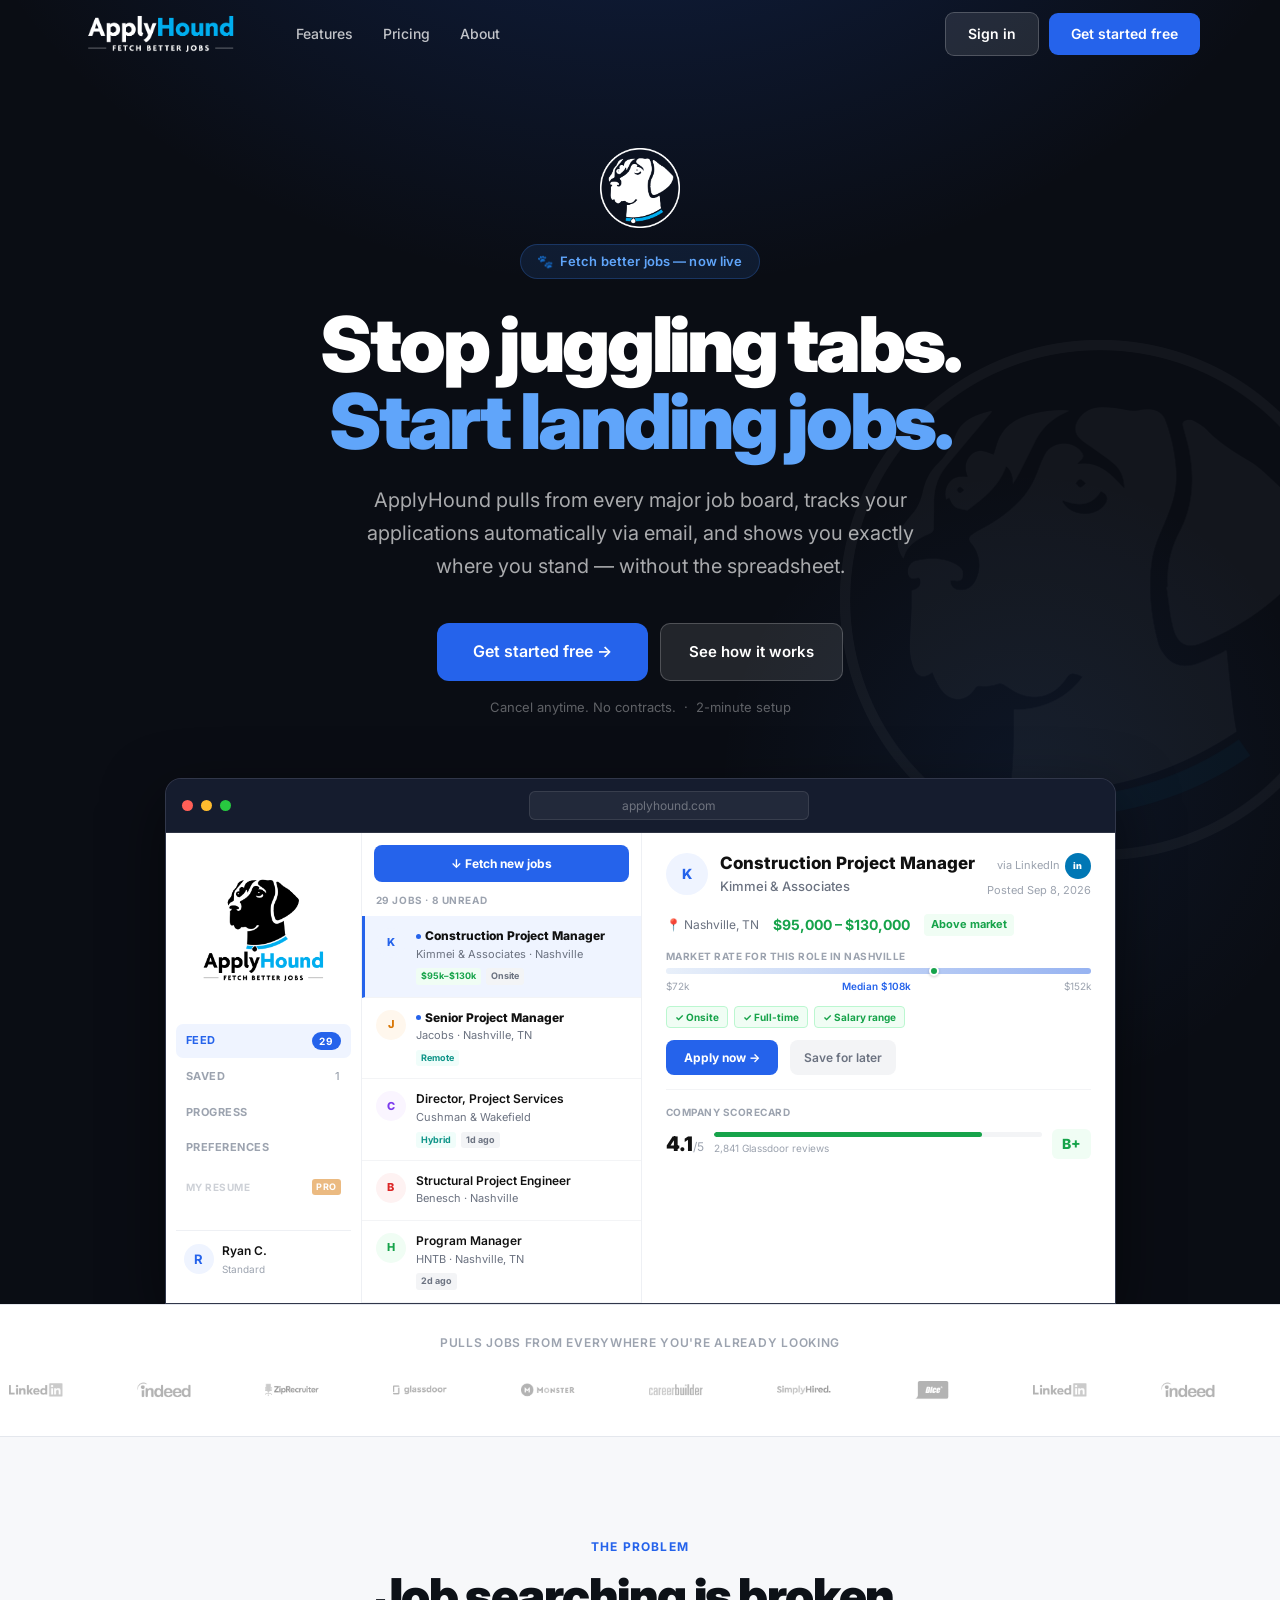
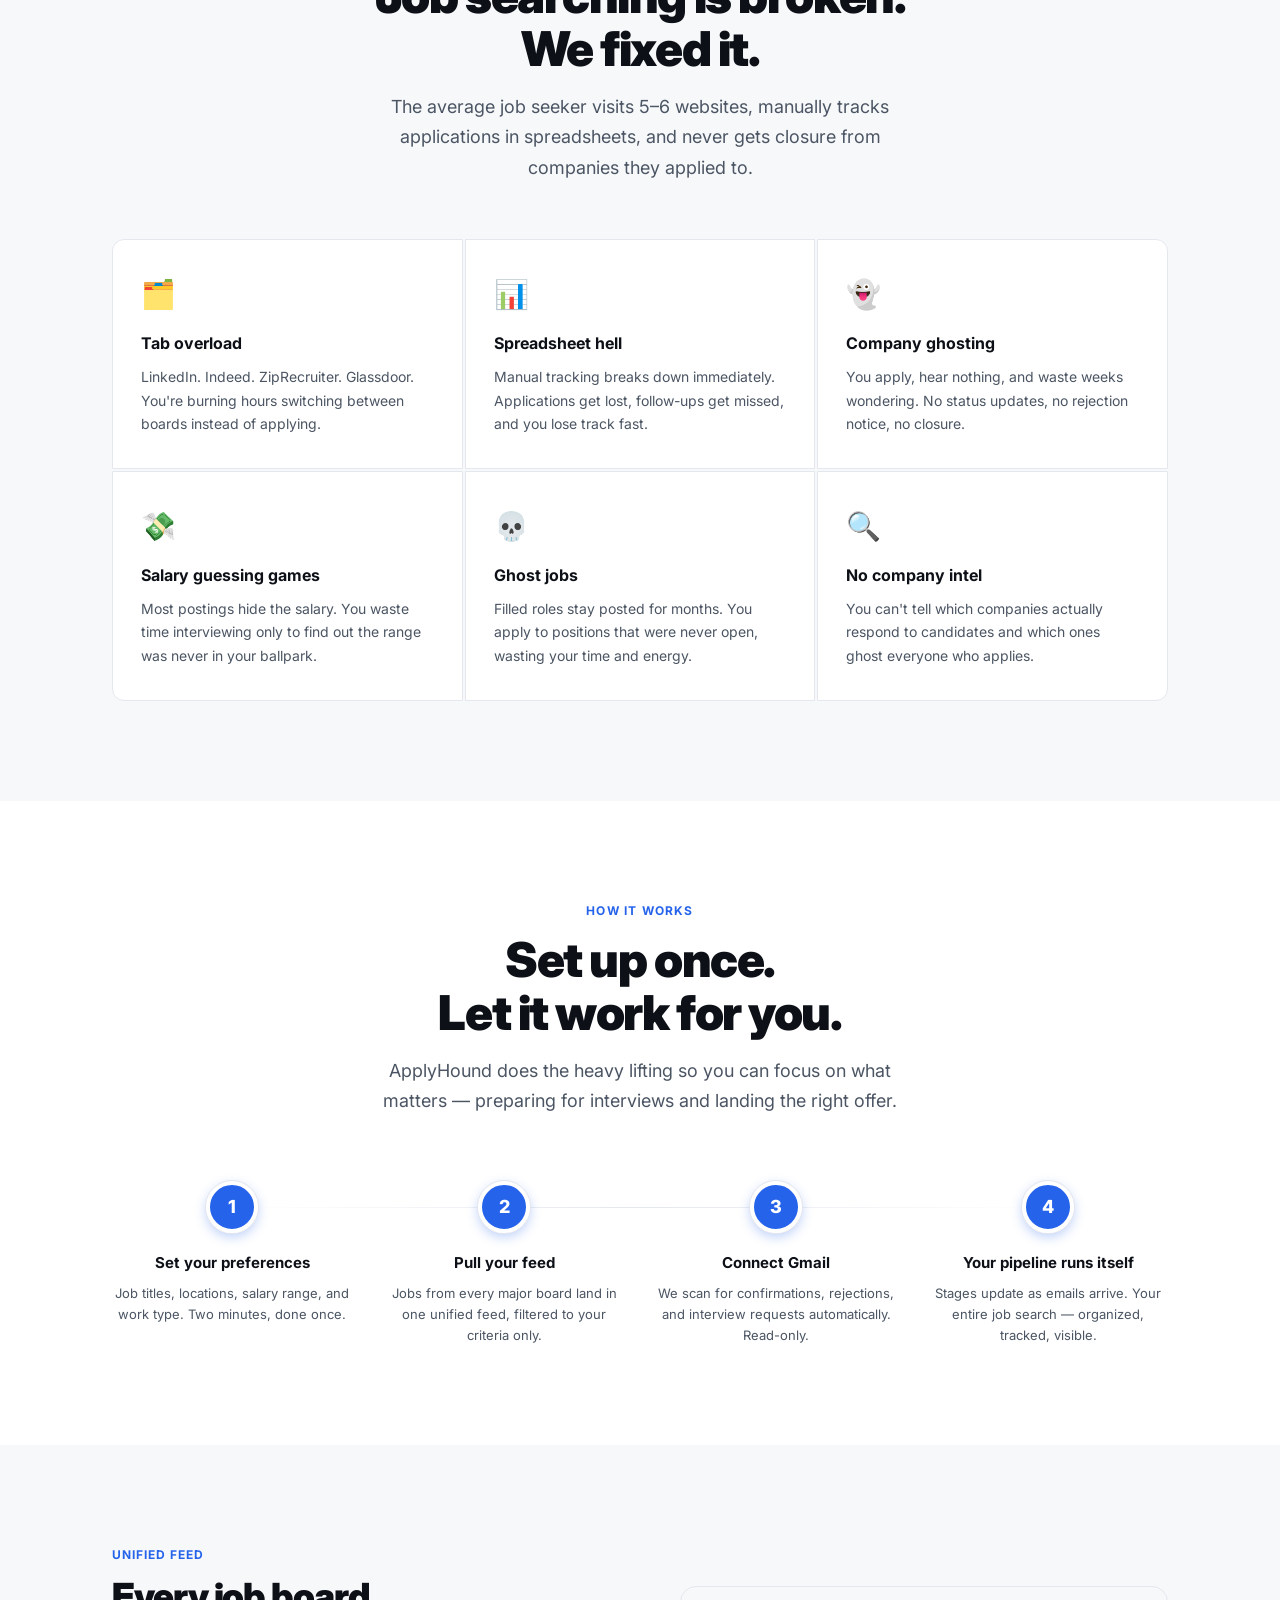
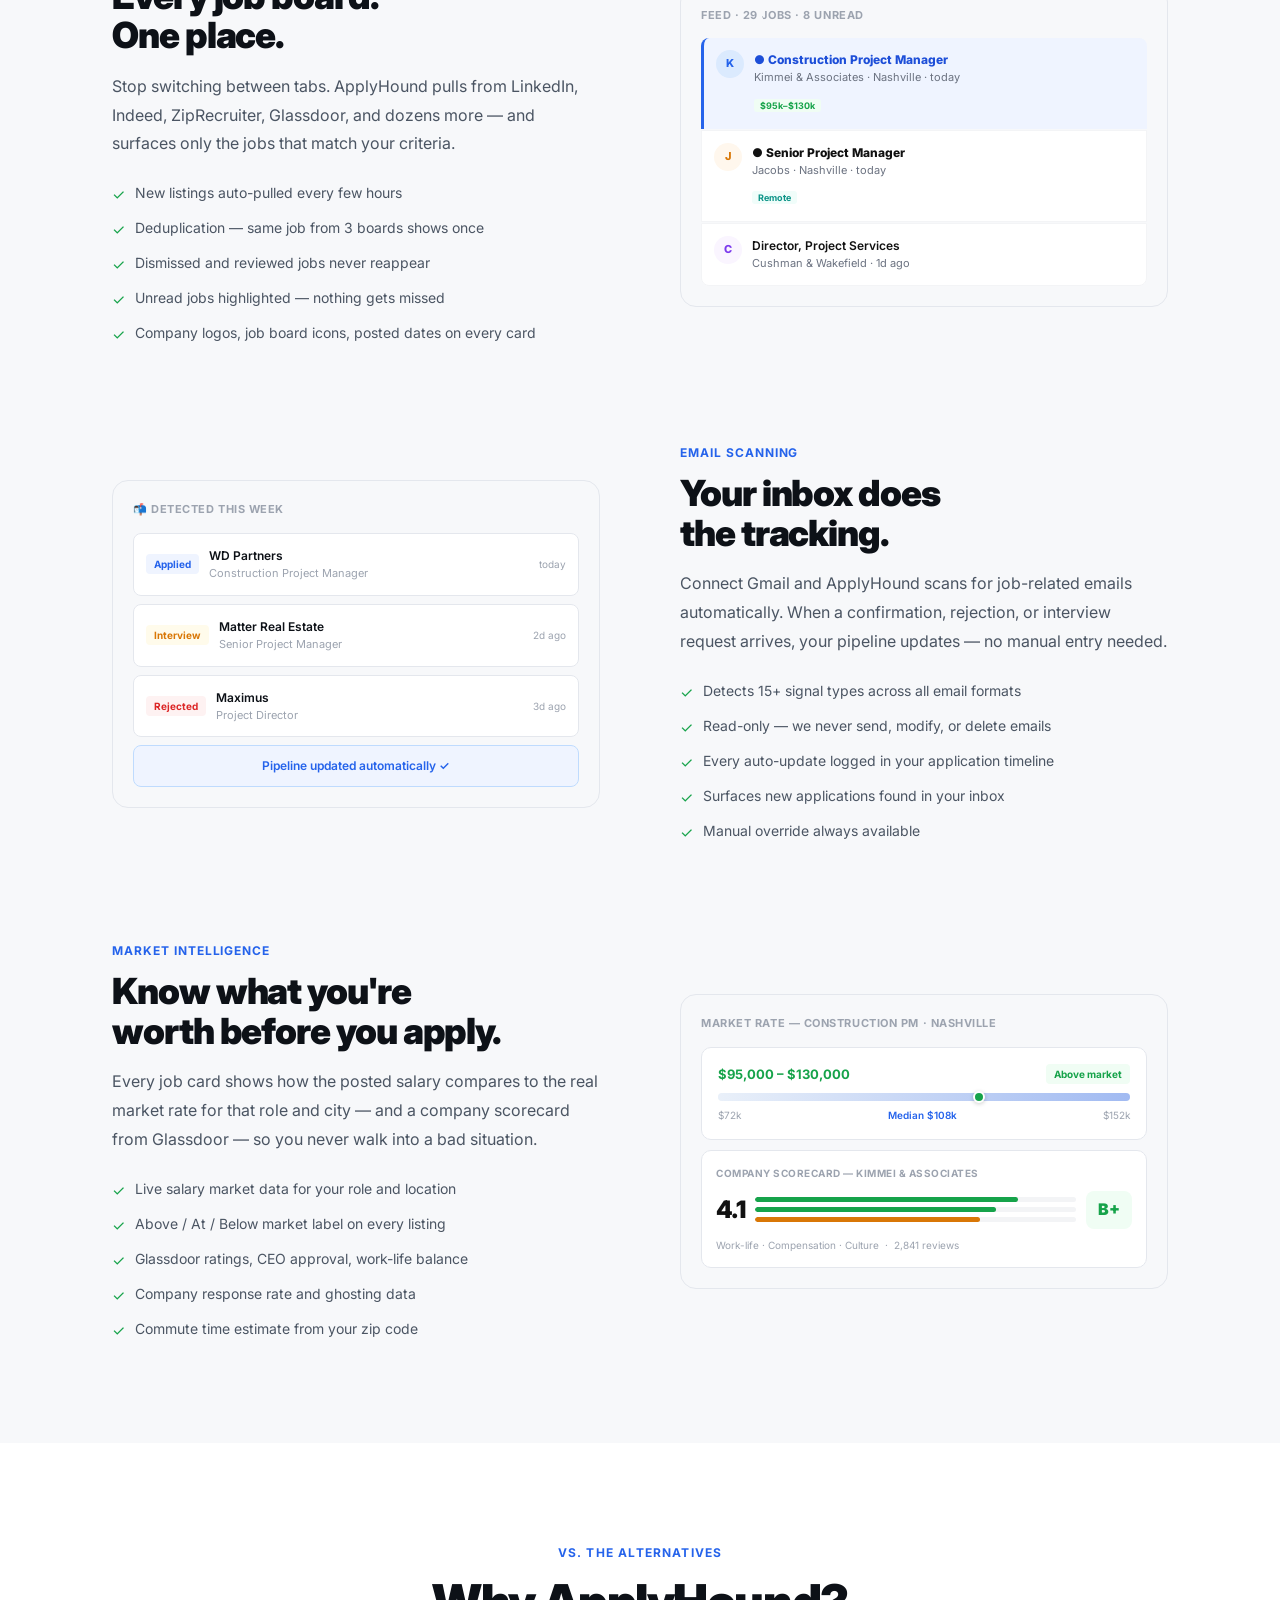
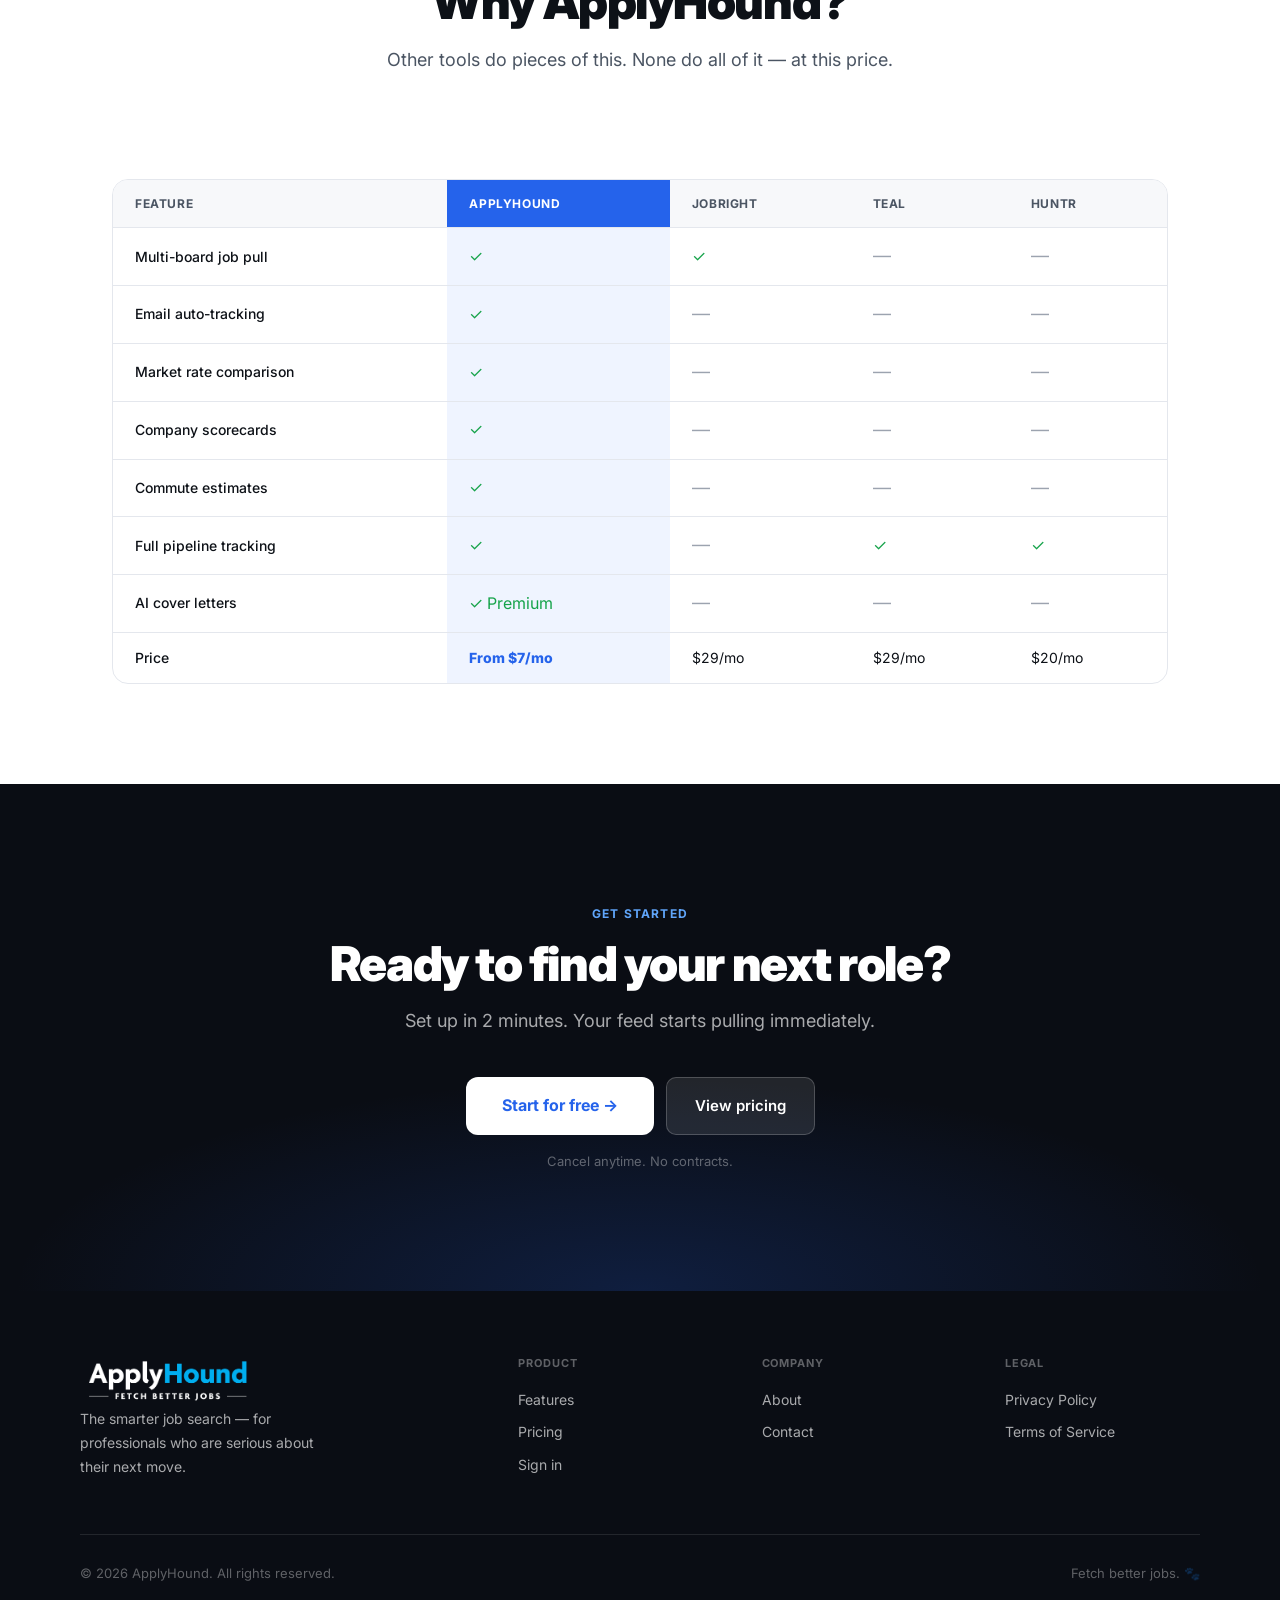
==== commit 74d3872f: "Fix job board logo sizes" ====
--- a/index.html
+++ b/index.html
@@ -195,22 +195,22 @@
   <div class="logo-scroll-label">Pulls jobs from everywhere you're already looking</div>
   <div style="overflow:hidden;">
     <div class="logo-track">
-      <div class="logo-item"><img src="LinkedIn.png" alt="LinkedIn" style="height:22px;width:auto;filter:grayscale(1);opacity:0.6;" /></div>
-      <div class="logo-item"><img src="Indeed.png" alt="Indeed" style="height:22px;width:auto;filter:grayscale(1);opacity:0.6;" /></div>
-      <div class="logo-item"><img src="ZipRecruiter.png" alt="ZipRecruiter" style="height:22px;width:auto;filter:grayscale(1);opacity:0.6;" /></div>
-      <div class="logo-item"><img src="Glassdoor.png" alt="Glassdoor" style="height:22px;width:auto;filter:grayscale(1);opacity:0.6;" /></div>
-      <div class="logo-item"><img src="Monster.png" alt="Monster" style="height:22px;width:auto;filter:grayscale(1);opacity:0.6;" /></div>
-      <div class="logo-item"><img src="CareerBuilder.png" alt="CareerBuilder" style="height:22px;width:auto;filter:grayscale(1);opacity:0.6;" /></div>
-      <div class="logo-item"><img src="SimplyHired.png" alt="SimplyHired" style="height:22px;width:auto;filter:grayscale(1);opacity:0.6;" /></div>
-      <div class="logo-item"><img src="Dice.png" alt="Dice" style="height:22px;width:auto;filter:grayscale(1);opacity:0.6;" /></div>
-      <div class="logo-item"><img src="LinkedIn.png" alt="LinkedIn" style="height:22px;width:auto;filter:grayscale(1);opacity:0.6;" /></div>
-      <div class="logo-item"><img src="Indeed.png" alt="Indeed" style="height:22px;width:auto;filter:grayscale(1);opacity:0.6;" /></div>
-      <div class="logo-item"><img src="ZipRecruiter.png" alt="ZipRecruiter" style="height:22px;width:auto;filter:grayscale(1);opacity:0.6;" /></div>
-      <div class="logo-item"><img src="Glassdoor.png" alt="Glassdoor" style="height:22px;width:auto;filter:grayscale(1);opacity:0.6;" /></div>
-      <div class="logo-item"><img src="Monster.png" alt="Monster" style="height:22px;width:auto;filter:grayscale(1);opacity:0.6;" /></div>
-      <div class="logo-item"><img src="CareerBuilder.png" alt="CareerBuilder" style="height:22px;width:auto;filter:grayscale(1);opacity:0.6;" /></div>
-      <div class="logo-item"><img src="SimplyHired.png" alt="SimplyHired" style="height:22px;width:auto;filter:grayscale(1);opacity:0.6;" /></div>
-      <div class="logo-item"><img src="Dice.png" alt="Dice" style="height:22px;width:auto;filter:grayscale(1);opacity:0.6;" /></div>
+      <div class="logo-item"><img src="LinkedIn.png" alt="LinkedIn" style="height:auto;width:auto;max-height:36px;filter:grayscale(1);opacity:0.6;" /></div>
+      <div class="logo-item"><img src="Indeed.png" alt="Indeed" style="height:auto;width:auto;max-height:36px;filter:grayscale(1);opacity:0.6;" /></div>
+      <div class="logo-item"><img src="ZipRecruiter.png" alt="ZipRecruiter" style="height:auto;width:auto;max-height:36px;filter:grayscale(1);opacity:0.6;" /></div>
+      <div class="logo-item"><img src="Glassdoor.png" alt="Glassdoor" style="height:auto;width:auto;max-height:36px;filter:grayscale(1);opacity:0.6;" /></div>
+      <div class="logo-item"><img src="Monster.png" alt="Monster" style="height:auto;width:auto;max-height:36px;filter:grayscale(1);opacity:0.6;" /></div>
+      <div class="logo-item"><img src="CareerBuilder.png" alt="CareerBuilder" style="height:auto;width:auto;max-height:36px;filter:grayscale(1);opacity:0.6;" /></div>
+      <div class="logo-item"><img src="SimplyHired.png" alt="SimplyHired" style="height:auto;width:auto;max-height:36px;filter:grayscale(1);opacity:0.6;" /></div>
+      <div class="logo-item"><img src="Dice.png" alt="Dice" style="height:auto;width:auto;max-height:36px;filter:grayscale(1);opacity:0.6;" /></div>
+      <div class="logo-item"><img src="LinkedIn.png" alt="LinkedIn" style="height:auto;width:auto;max-height:36px;filter:grayscale(1);opacity:0.6;" /></div>
+      <div class="logo-item"><img src="Indeed.png" alt="Indeed" style="height:auto;width:auto;max-height:36px;filter:grayscale(1);opacity:0.6;" /></div>
+      <div class="logo-item"><img src="ZipRecruiter.png" alt="ZipRecruiter" style="height:auto;width:auto;max-height:36px;filter:grayscale(1);opacity:0.6;" /></div>
+      <div class="logo-item"><img src="Glassdoor.png" alt="Glassdoor" style="height:auto;width:auto;max-height:36px;filter:grayscale(1);opacity:0.6;" /></div>
+      <div class="logo-item"><img src="Monster.png" alt="Monster" style="height:auto;width:auto;max-height:36px;filter:grayscale(1);opacity:0.6;" /></div>
+      <div class="logo-item"><img src="CareerBuilder.png" alt="CareerBuilder" style="height:auto;width:auto;max-height:36px;filter:grayscale(1);opacity:0.6;" /></div>
+      <div class="logo-item"><img src="SimplyHired.png" alt="SimplyHired" style="height:auto;width:auto;max-height:36px;filter:grayscale(1);opacity:0.6;" /></div>
+      <div class="logo-item"><img src="Dice.png" alt="Dice" style="height:auto;width:auto;max-height:36px;filter:grayscale(1);opacity:0.6;" /></div>
     </div>
   </div>
 </div>
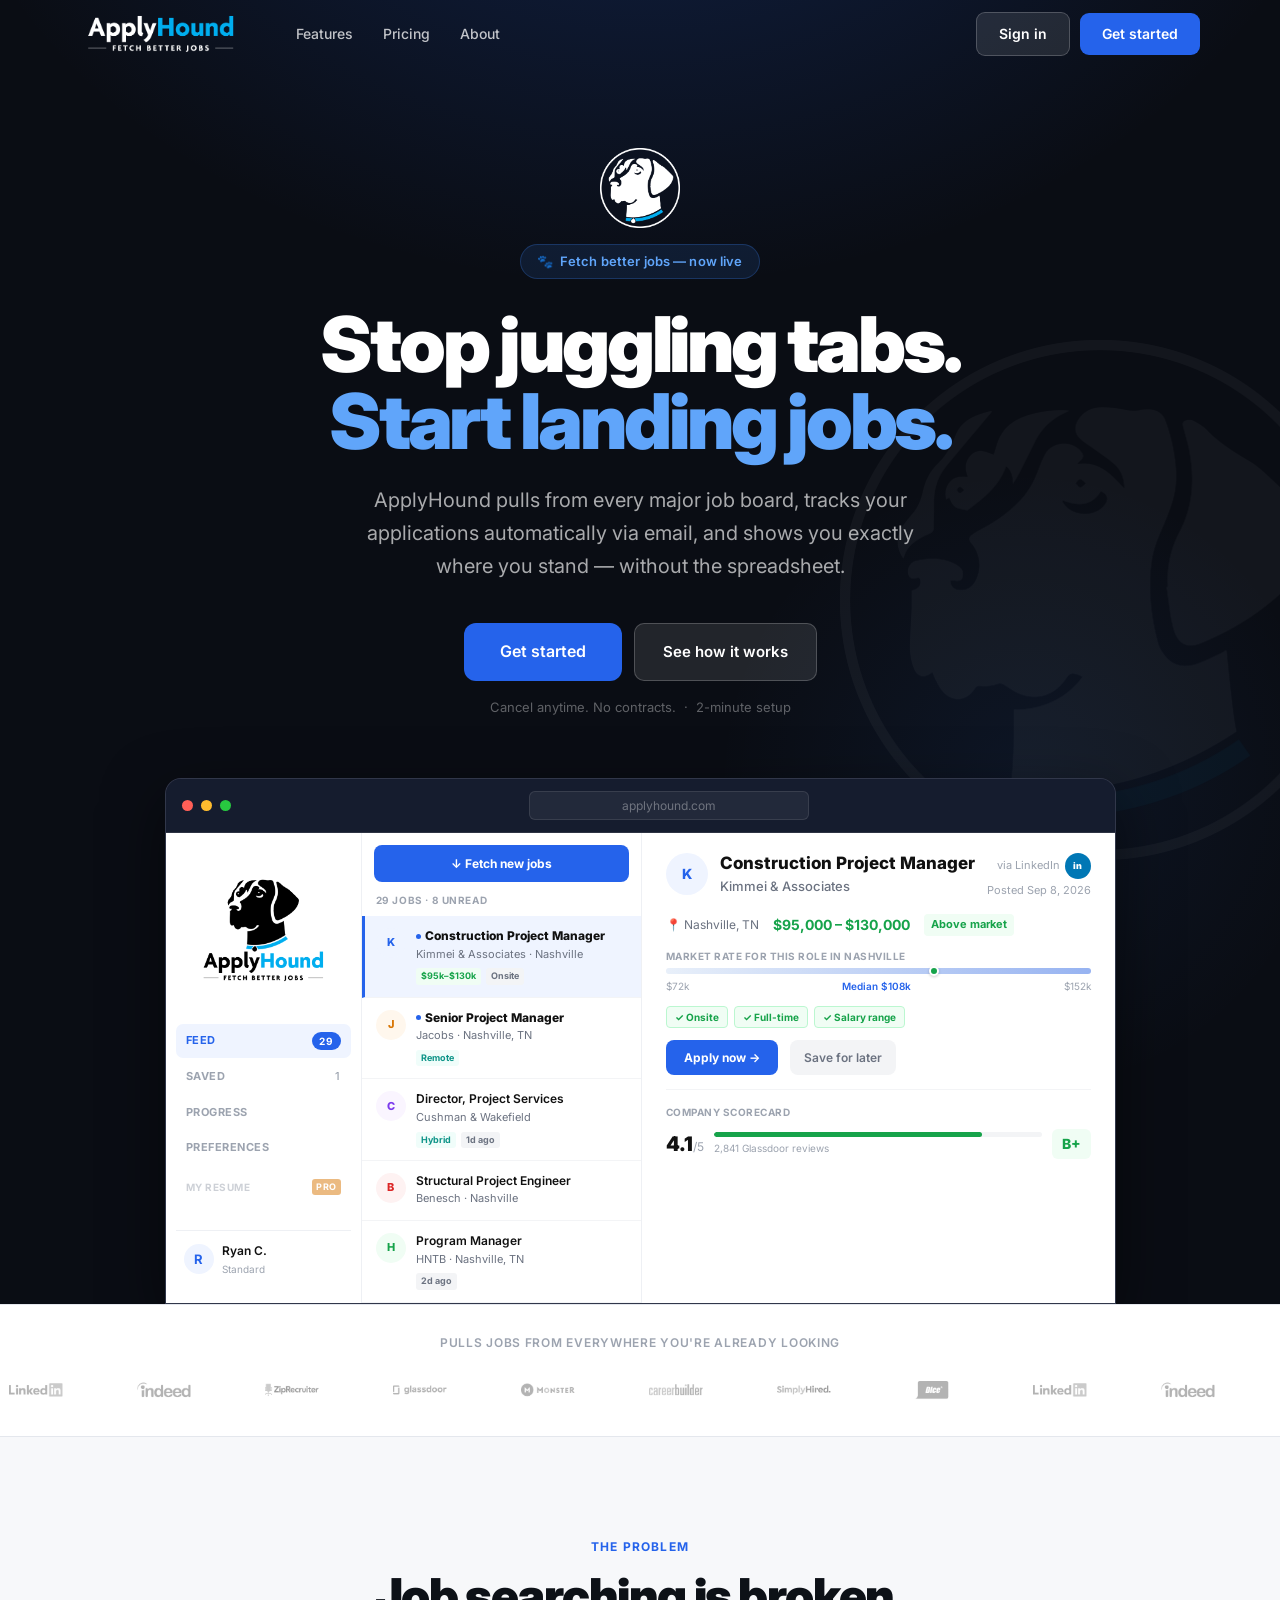
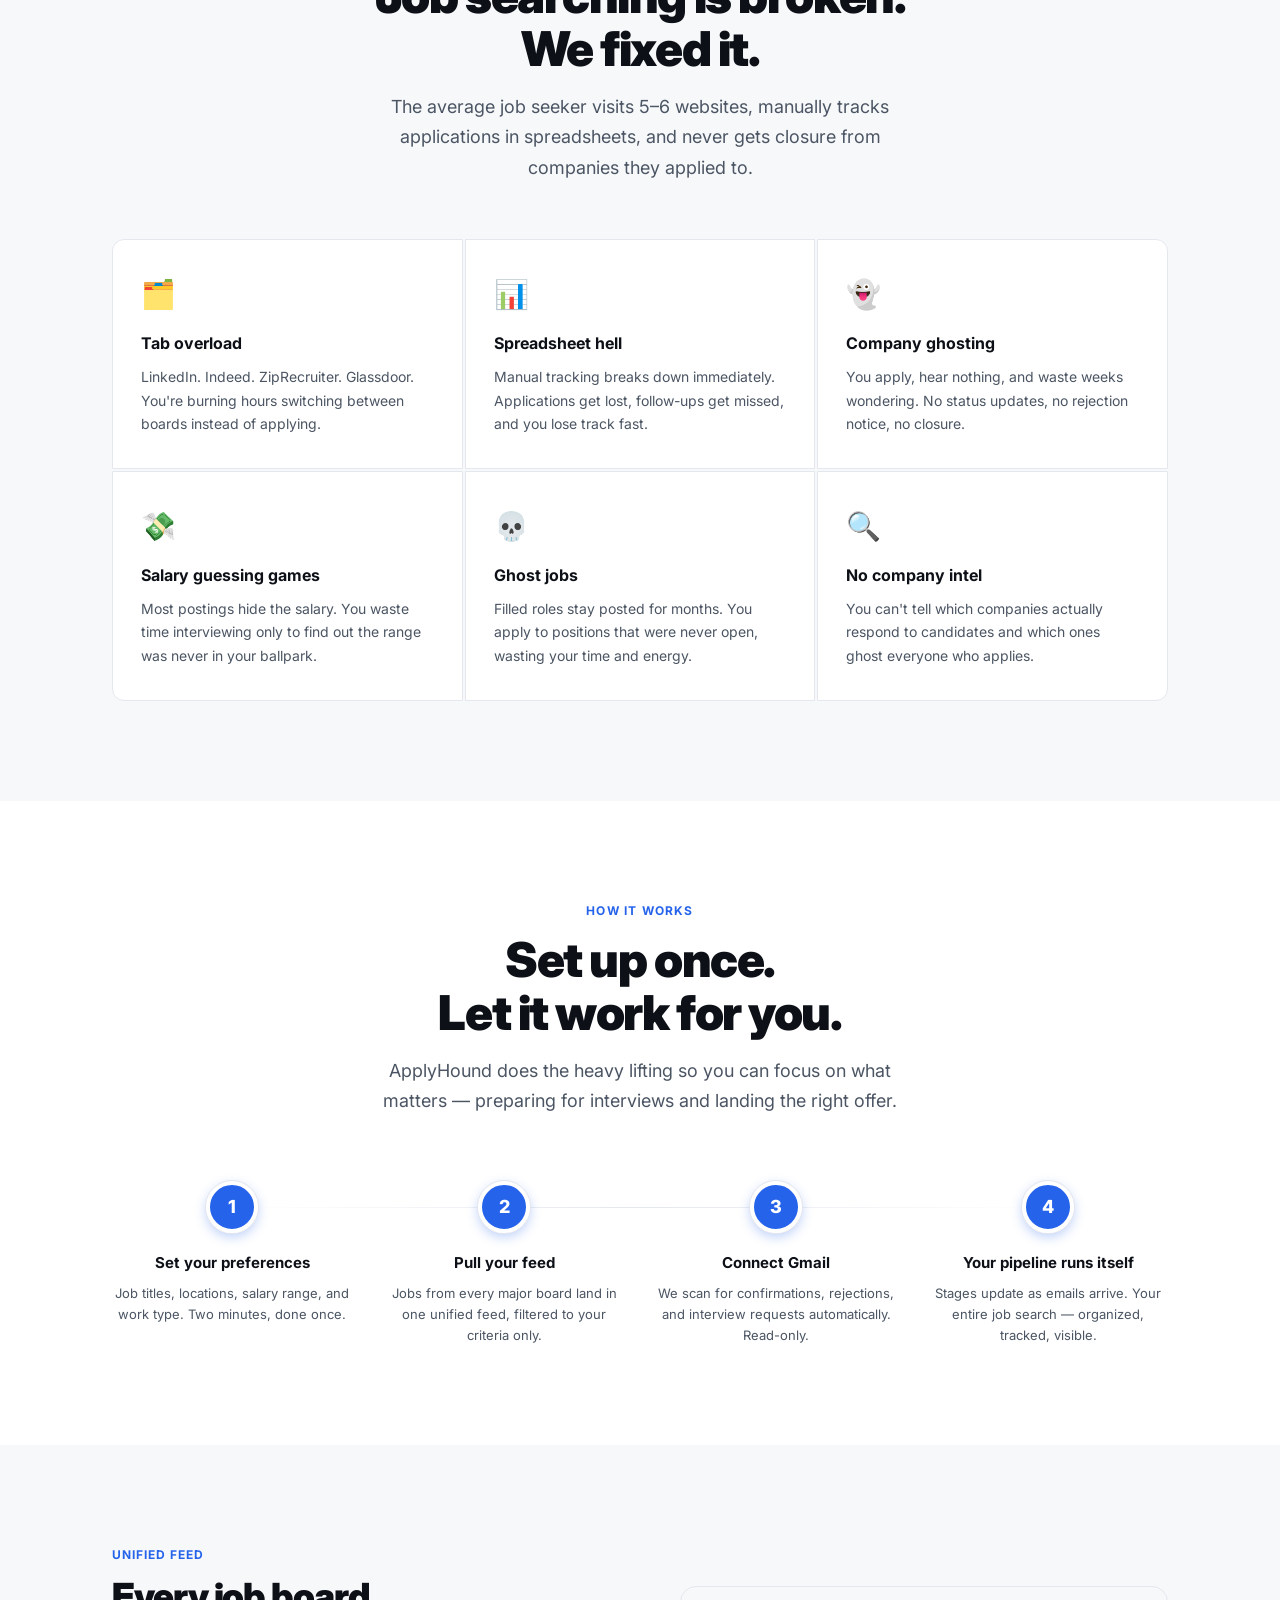
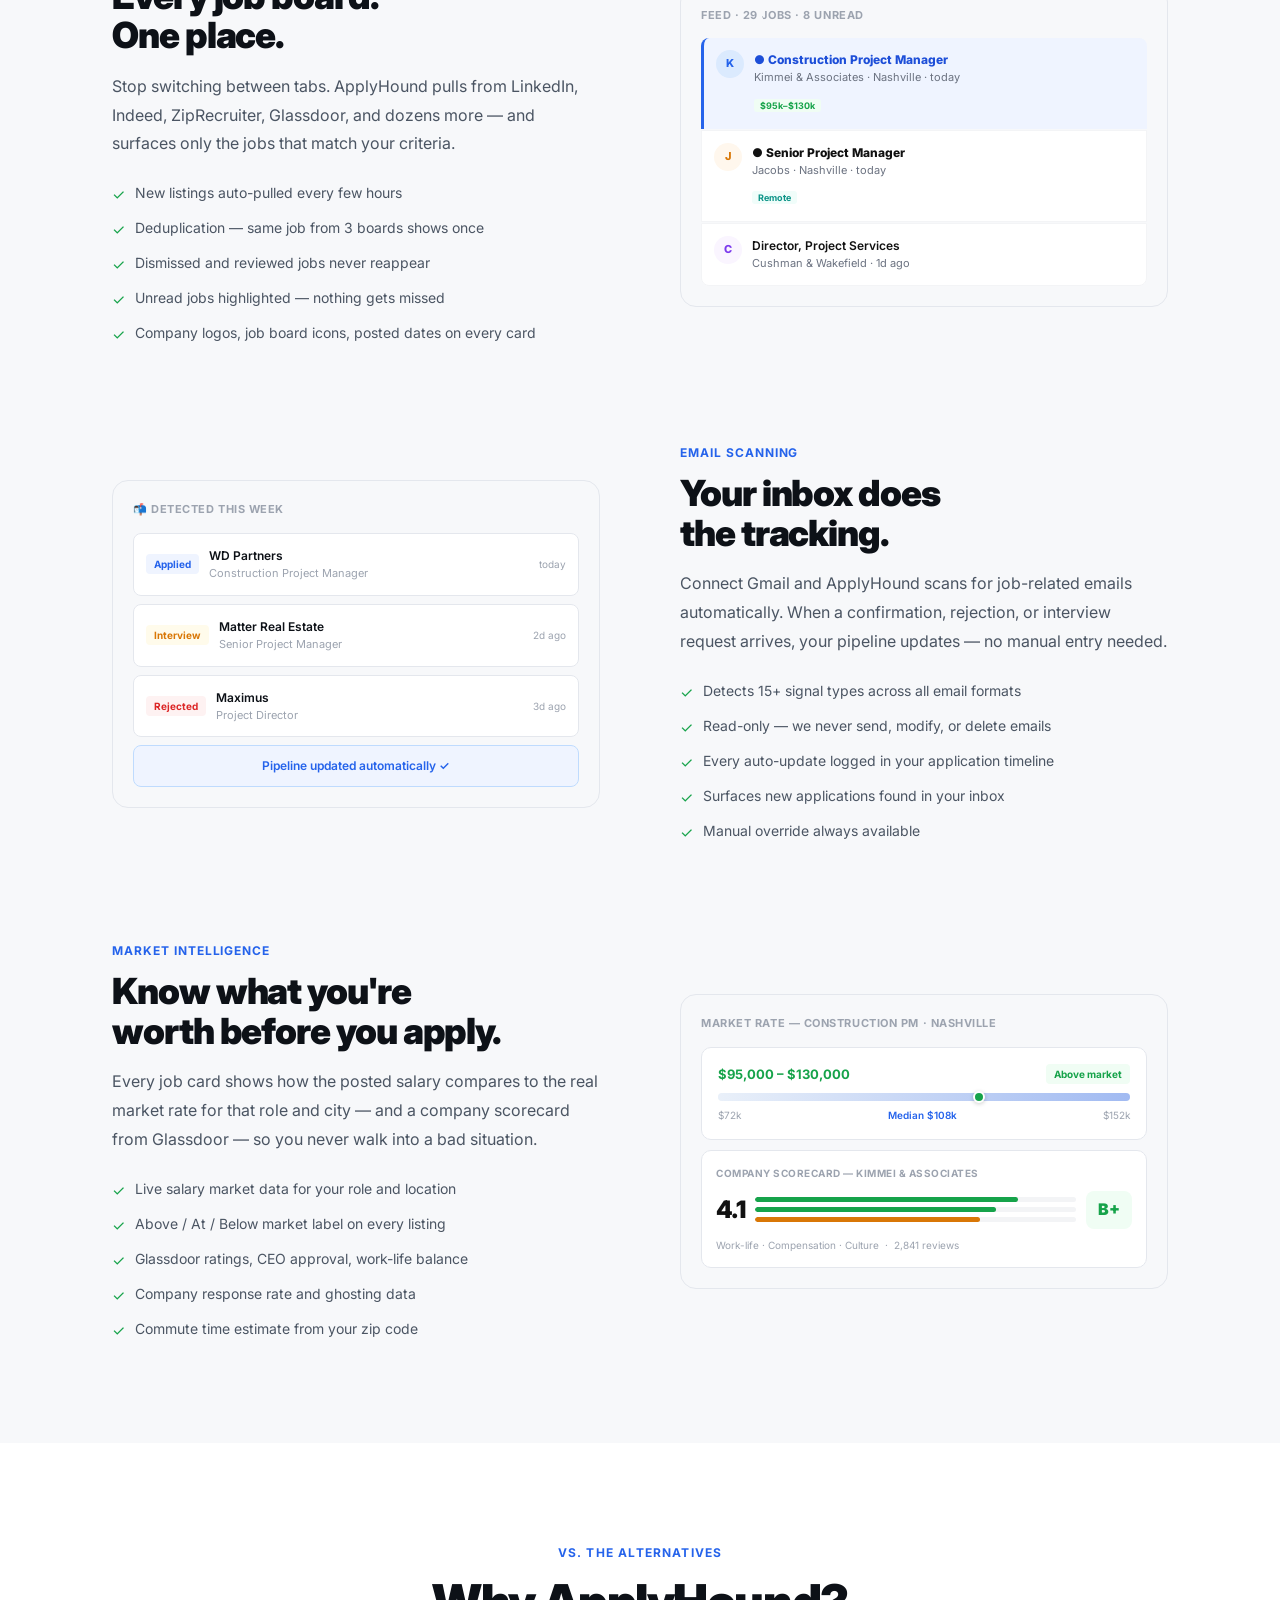
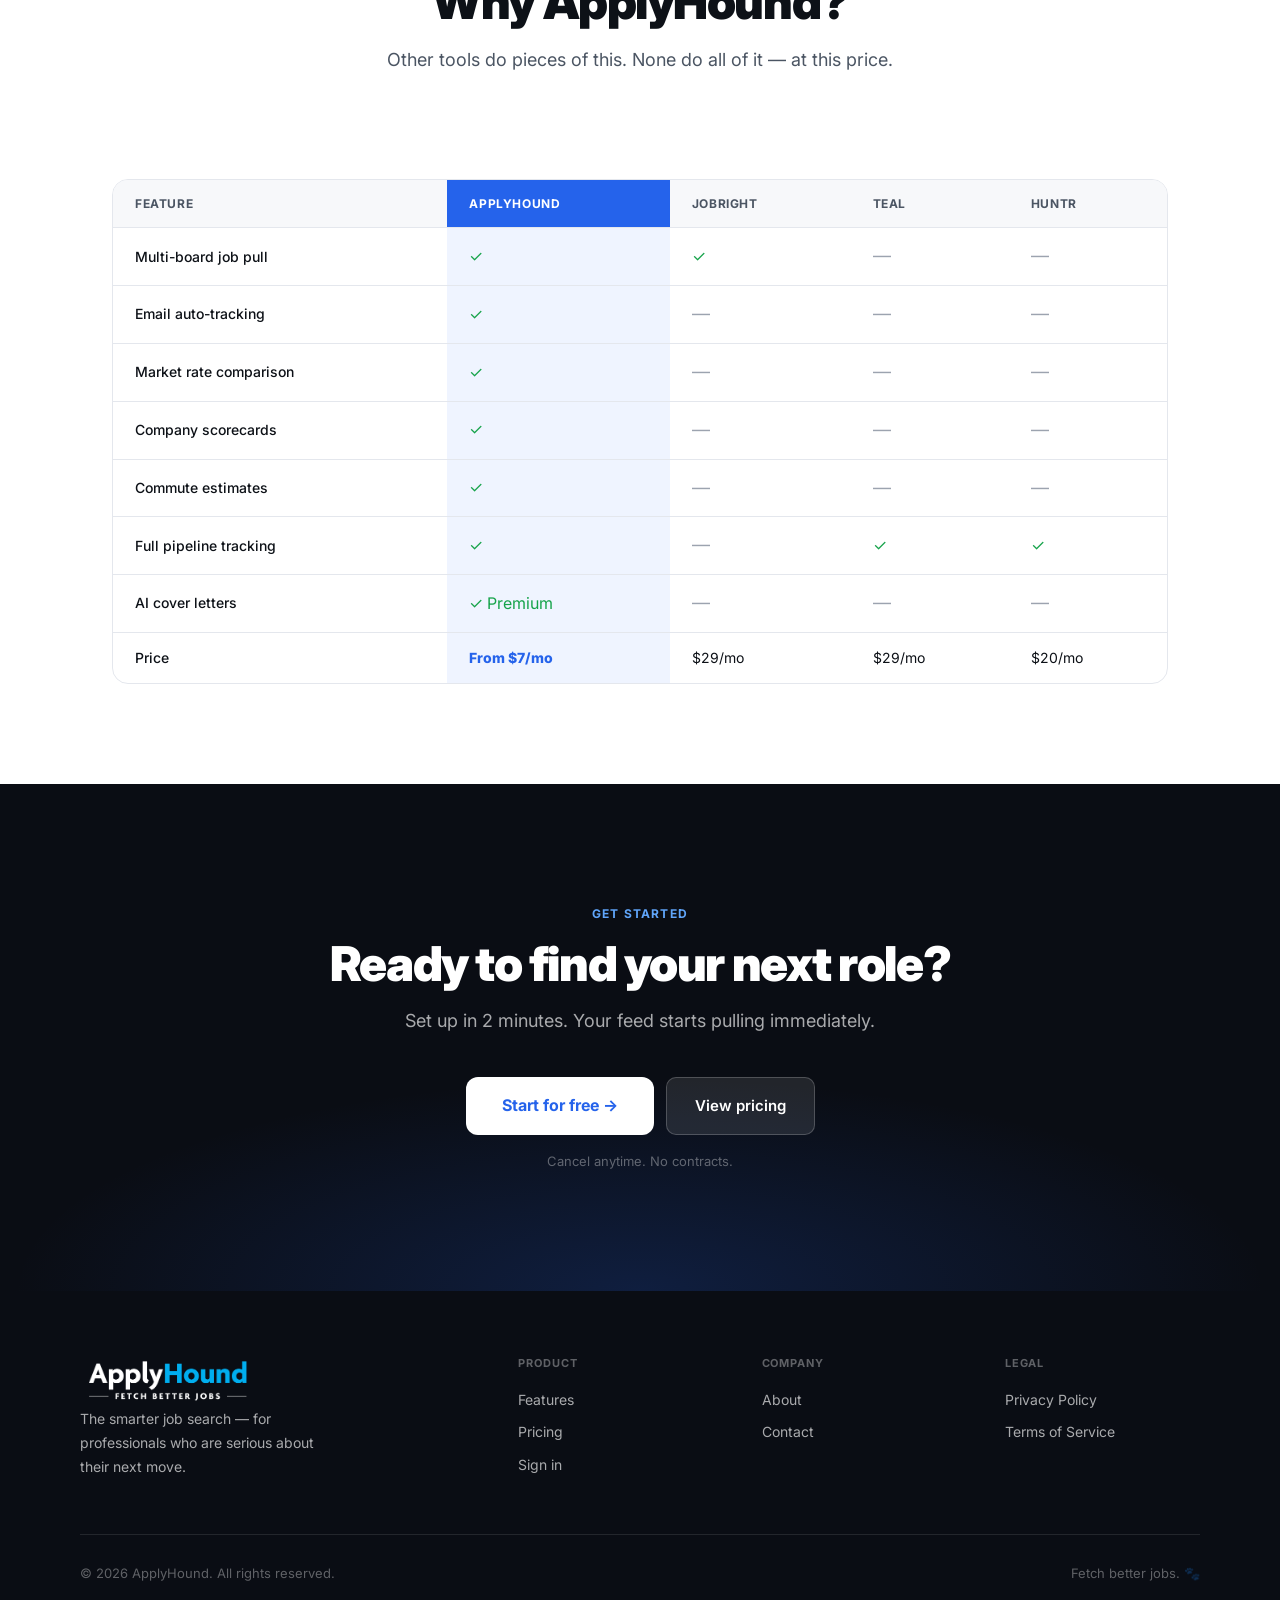
==== commit f7c1244d: "Hamburger menu half-width, button text to 'Get started', white text fix" ====
--- a/index.html
+++ b/index.html
@@ -24,8 +24,20 @@
     </div>
     <div class="nav-cta">
       <a href="https://app.applyhound.com" class="btn btn-ghost-dark">Sign in</a>
-      <a href="https://app.applyhound.com" class="btn btn-primary">Get started free</a>
-    </div>
+      <a href="https://app.applyhound.com" class="btn btn-primary">Get started</a>
+    </div>
+    <button class="hamburger" id="hamburger" aria-label="Open menu" aria-expanded="false">
+      <span></span><span></span><span></span>
+    </button>
+  </div>
+  <!-- Mobile menu -->
+  <div class="mobile-menu" id="mobile-menu">
+    <a href="features.html">Features</a>
+    <a href="pricing.html">Pricing</a>
+    <a href="about.html">About</a>
+    <div class="mobile-menu-divider"></div>
+    <a href="https://app.applyhound.com" class="mobile-menu-signin">Sign in</a>
+    <a href="https://app.applyhound.com" class="btn btn-primary" style="text-align:center;">Get started</a>
   </div>
 </nav>
 
@@ -42,10 +54,37 @@
     <h1>Stop juggling tabs.<br><span class="accent">Start landing jobs.</span></h1>
     <p class="hero-sub">ApplyHound pulls from every major job board, tracks your applications automatically via email, and shows you exactly where you stand — without the spreadsheet.</p>
     <div class="hero-actions">
-      <a href="https://app.applyhound.com" class="btn btn-primary btn-xl">Get started free →</a>
+      <a href="https://app.applyhound.com" class="btn btn-primary btn-xl">Get started</a>
       <a href="features.html" class="btn btn-ghost-dark btn-lg">See how it works</a>
     </div>
     <p class="hero-note">Cancel anytime. No contracts. &nbsp;·&nbsp; 2-minute setup</p>
+
+    <!-- Mobile hero visual — shown only on small screens instead of app window -->
+    <div class="mobile-hero-stats" style="display:none; margin-top:40px; width:100%; max-width:340px;">
+      <div style="background:rgba(255,255,255,0.06);border:1px solid rgba(255,255,255,0.1);border-radius:16px;padding:24px 20px;">
+        <div style="display:grid;grid-template-columns:1fr 1fr;gap:12px;margin-bottom:16px;">
+          <div style="background:rgba(37,99,235,0.15);border:1px solid rgba(37,99,235,0.25);border-radius:10px;padding:14px;text-align:center;">
+            <div style="font-size:28px;font-weight:900;color:#60a5fa;line-height:1;">10+</div>
+            <div style="font-size:11px;color:rgba(255,255,255,0.5);margin-top:4px;font-weight:600;">Job boards</div>
+          </div>
+          <div style="background:rgba(37,99,235,0.15);border:1px solid rgba(37,99,235,0.25);border-radius:10px;padding:14px;text-align:center;">
+            <div style="font-size:28px;font-weight:900;color:#60a5fa;line-height:1;">Auto</div>
+            <div style="font-size:11px;color:rgba(255,255,255,0.5);margin-top:4px;font-weight:600;">Email tracking</div>
+          </div>
+          <div style="background:rgba(37,99,235,0.15);border:1px solid rgba(37,99,235,0.25);border-radius:10px;padding:14px;text-align:center;">
+            <div style="font-size:28px;font-weight:900;color:#34d399;line-height:1;">$7</div>
+            <div style="font-size:11px;color:rgba(255,255,255,0.5);margin-top:4px;font-weight:600;">Per month</div>
+          </div>
+          <div style="background:rgba(37,99,235,0.15);border:1px solid rgba(37,99,235,0.25);border-radius:10px;padding:14px;text-align:center;">
+            <div style="font-size:28px;font-weight:900;color:#60a5fa;line-height:1;">2min</div>
+            <div style="font-size:11px;color:rgba(255,255,255,0.5);margin-top:4px;font-weight:600;">Setup time</div>
+          </div>
+        </div>
+        <div style="background:rgba(22,163,74,0.15);border:1px solid rgba(22,163,74,0.25);border-radius:8px;padding:10px 14px;font-size:12px;color:#86efac;font-weight:600;text-align:center;">
+          ✓ Your pipeline updates automatically
+        </div>
+      </div>
+    </div>
   </div>
 
   <!-- App window -->
@@ -431,7 +470,7 @@
       <h2>Why ApplyHound?</h2>
       <p class="lead" style="margin-top:16px;">Other tools do pieces of this. None do all of it — at this price.</p>
     </div>
-    <div style="overflow-x:auto;margin-top:48px;">
+    <div class="comp-table-wrap" style="overflow-x:auto;margin-top:48px;">
       <table class="comp-table">
         <thead>
           <tr>
@@ -467,7 +506,7 @@
     <div class="eyebrow eyebrow-dark text-center">Get started</div>
     <h2 class="text-center" style="margin-bottom:16px;">Ready to find your next role?</h2>
     <p class="lead lead-dark text-center" style="margin-bottom:40px;">Set up in 2 minutes. Your feed starts pulling immediately.</p>
-    <div style="display:flex;gap:12px;justify-content:center;flex-wrap:wrap;">
+    <div style="display:flex;gap:12px;justify-content:center;flex-wrap:wrap;flex-direction:row;" class="cta-btns">
       <a href="https://app.applyhound.com" class="btn btn-white btn-xl">Start for free →</a>
       <a href="pricing.html" class="btn btn-ghost-dark btn-lg">View pricing</a>
     </div>
@@ -506,10 +545,29 @@
 </footer>
 
 <script>
+const nav = document.getElementById('nav');
+const hamburger = document.getElementById('hamburger');
+const mobileMenu = document.getElementById('mobile-menu');
+
 // Nav scroll behavior
-const nav = document.getElementById('nav');
 window.addEventListener('scroll', () => {
   nav.classList.toggle('scrolled', window.scrollY > 20);
+});
+
+// Hamburger toggle
+hamburger.addEventListener('click', () => {
+  const open = hamburger.classList.toggle('open');
+  mobileMenu.classList.toggle('open', open);
+  hamburger.setAttribute('aria-expanded', open);
+});
+
+// Close menu on link click
+mobileMenu.querySelectorAll('a').forEach(a => {
+  a.addEventListener('click', () => {
+    hamburger.classList.remove('open');
+    mobileMenu.classList.remove('open');
+    hamburger.setAttribute('aria-expanded', 'false');
+  });
 });
 </script>
 </body>
--- a/style.css
+++ b/style.css
@@ -389,11 +389,104 @@
 .footer-col a:hover { color: #fff; }
 .footer-bottom { max-width: 1120px; margin: 0 auto; padding-top: 28px; border-top: 1px solid var(--border-dark); display: flex; justify-content: space-between; align-items: center; font-size: 13px; color: var(--text-dark-dim); flex-wrap: wrap; gap: 8px; }
 
+/* ── Hamburger & mobile menu ── */
+.hamburger {
+  display: none;
+  flex-direction: column;
+  justify-content: center;
+  gap: 5px;
+  width: 40px;
+  height: 40px;
+  background: none;
+  border: none;
+  cursor: pointer;
+  padding: 6px;
+  margin-left: auto;
+  border-radius: 8px;
+  transition: background 0.15s;
+}
+.hamburger span {
+  display: block;
+  height: 2px;
+  border-radius: 2px;
+  background: #fff;
+  transition: transform 0.25s ease, opacity 0.2s ease, width 0.2s ease;
+  transform-origin: center;
+}
+.nav.light-mode .hamburger span { background: var(--text); }
+.hamburger:hover { background: rgba(255,255,255,0.1); }
+.nav.light-mode .hamburger:hover { background: var(--bg-soft); }
+
+/* X state */
+.hamburger.open span:nth-child(1) { transform: translateY(7px) rotate(45deg); }
+.hamburger.open span:nth-child(2) { opacity: 0; transform: scaleX(0); }
+.hamburger.open span:nth-child(3) { transform: translateY(-7px) rotate(-45deg); }
+
+/* Mobile slide-down menu */
+.mobile-menu {
+  display: none;
+  flex-direction: column;
+  gap: 4px;
+  padding: 12px 16px 20px;
+  background: rgba(10,13,20,0.97);
+  backdrop-filter: blur(16px);
+  border-top: 1px solid rgba(255,255,255,0.1);
+  position: fixed;
+  top: 60px;
+  right: 0;
+  width: 50%;
+  z-index: 99;
+  box-shadow: -4px 8px 32px rgba(0,0,0,0.4);
+  border-radius: 0 0 0 12px;
+}
+.nav.light-mode .mobile-menu {
+  background: rgba(255,255,255,0.98);
+  border-top: 1px solid var(--border);
+  box-shadow: -4px 8px 32px rgba(0,0,0,0.08);
+}
+.mobile-menu a {
+  display: block;
+  padding: 12px 8px;
+  font-size: 16px;
+  font-weight: 500;
+  color: rgba(255,255,255,0.85);
+  border-radius: 8px;
+  transition: background 0.15s, color 0.15s;
+}
+.mobile-menu a:hover { background: rgba(255,255,255,0.08); color: #fff; }
+.nav.light-mode .mobile-menu a { color: var(--text-muted); }
+.nav.light-mode .mobile-menu a:hover { background: var(--bg-soft); color: var(--text); }
+.mobile-menu-divider {
+  height: 1px;
+  background: rgba(255,255,255,0.1);
+  margin: 8px 0;
+}
+.nav.light-mode .mobile-menu-divider { background: var(--border); }
+.mobile-menu-signin {
+  font-size: 15px !important;
+  font-weight: 600 !important;
+  color: rgba(255,255,255,0.6) !important;
+}
+.nav.light-mode .mobile-menu-signin { color: var(--text-muted) !important; }
+.mobile-menu .btn {
+  margin-top: 4px;
+  padding: 13px 20px;
+  font-size: 15px;
+  border-radius: 10px;
+}
+.mobile-menu .btn-primary { color: #fff !important; }
+.mobile-menu.open { display: flex; }
+
+@media (max-width: 640px) {
+  .hamburger { display: flex; }
+  .nav-cta { display: none; }
+}
+
 /* ── Responsive ── */
 @media (max-width: 900px) {
   .aw-list { display: none; }
   .aw-sidebar { width: 160px; }
-  .feature-split, .feature-split.reverse { grid-template-columns: 1fr; }
+  .feature-split, .feature-split.reverse { grid-template-columns: 1fr; gap: 40px; }
   .feature-split.reverse .feature-split-content { order: unset; }
   .feature-split.reverse .feature-split-visual { order: unset; }
   .problem-grid { grid-template-columns: 1fr 1fr; }
@@ -401,12 +494,76 @@
   .steps-grid::before { display: none; }
   .footer-inner { grid-template-columns: 1fr 1fr; }
 }
+
 @media (max-width: 640px) {
+  /* Nav */
+  .nav { padding: 0 16px; height: 60px; }
+  .nav-logo img { height: 40px; }
+  /* Hide desktop nav links and CTA on mobile */
   .nav-links { display: none; }
-  .problem-grid { grid-template-columns: 1fr; }
-  .pricing-grid { grid-template-columns: 1fr; }
-  .steps-grid { grid-template-columns: 1fr; }
-  .aw-sidebar { display: none; }
-  .footer-inner { grid-template-columns: 1fr; }
-  .hero h1 { font-size: 40px; }
-}
+  .nav-cta { display: none; }
+
+  /* Hero */
+  .hero-inner { padding: 48px 20px 40px; }
+  .hero h1 { font-size: clamp(32px, 9vw, 44px); }
+  .hero-sub { font-size: 15px; }
+  .hero-actions { gap: 10px; }
+  .hero-actions .btn { width: 100%; justify-content: center; }
+  .btn-xl { padding: 14px 24px; font-size: 15px; }
+  .btn-lg { padding: 11px 20px; font-size: 14px; }
+
+  /* App window — hide on small screens, replace with simple graphic */
+  .app-window { display: none; }
+  .mobile-hero-stats { display: flex !important; justify-content: center; }
+
+  /* Sections */
+  .section { padding: 64px 0; }
+  .section-sm { padding: 48px 0; }
+  .container { padding: 0 20px; }
+  .container-sm { padding: 0 20px; }
+
+  /* Typography */
+  h2 { font-size: clamp(26px, 7vw, 36px); }
+  .lead { font-size: 15px; }
+  .feature-split h2 { font-size: clamp(24px, 6vw, 32px); }
+  .feature-split-desc { font-size: 14px; }
+
+  /* Problem grid */
+  .problem-grid { grid-template-columns: 1fr; gap: 1px; }
+  .problem-cell { padding: 24px 20px; }
+  .problem-cell:first-child { border-radius: 12px 12px 0 0; }
+  .problem-cell:nth-child(3) { border-radius: 0; }
+  .problem-cell:nth-child(4) { border-radius: 0; }
+  .problem-cell:last-child { border-radius: 0 0 12px 12px; }
+
+  /* Steps */
+  .steps-grid { grid-template-columns: 1fr 1fr; gap: 24px; }
+  .step-card { padding: 0 4px; }
+
+  /* Pricing */
+  .pricing-grid { grid-template-columns: 1fr; max-width: 100%; }
+  .pricing-card { padding: 28px 24px; }
+  .pricing-price { font-size: 44px; }
+
+  /* Comparison table — horizontal scroll */
+  .comp-table-wrap { overflow-x: auto; -webkit-overflow-scrolling: touch; border-radius: 12px; }
+  .comp-table { min-width: 520px; }
+  .comp-table th, .comp-table td { padding: 12px 14px; font-size: 13px; }
+
+  /* Feature split visuals — tighten padding */
+  .feature-split-visual { padding: 18px; }
+
+  /* CTA section */
+  .cta-section { padding: 72px 20px; }
+  .cta-btns { flex-direction: column !important; align-items: stretch !important; }
+  .cta-btns .btn { width: 100%; justify-content: center; }
+
+  /* Logo scroll */
+  .logo-scroll-section { padding: 20px 0; }
+
+  /* Footer */
+  .footer-inner { grid-template-columns: 1fr; gap: 32px; }
+  footer { padding: 48px 20px 24px; }
+  .footer-bottom { flex-direction: column; text-align: center; gap: 4px; }
+  .footer-brand p { max-width: 100%; }
+}
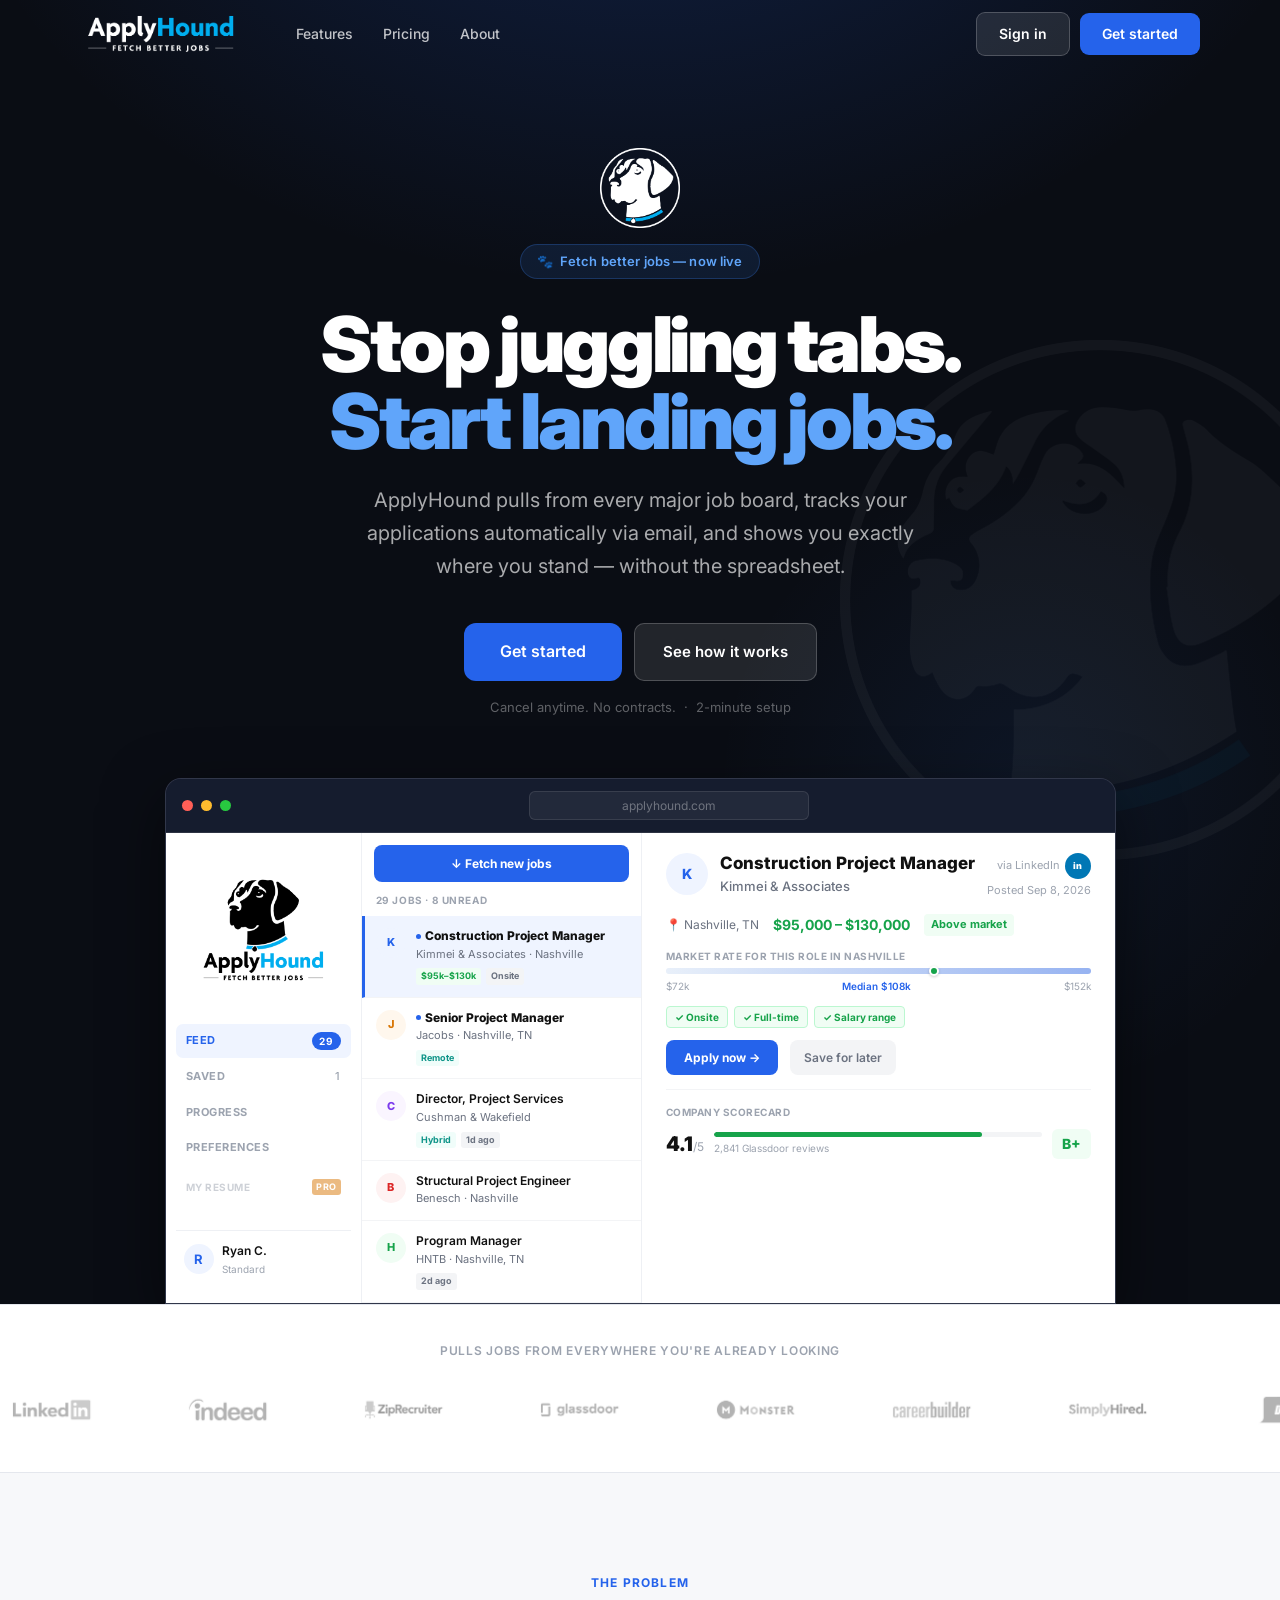
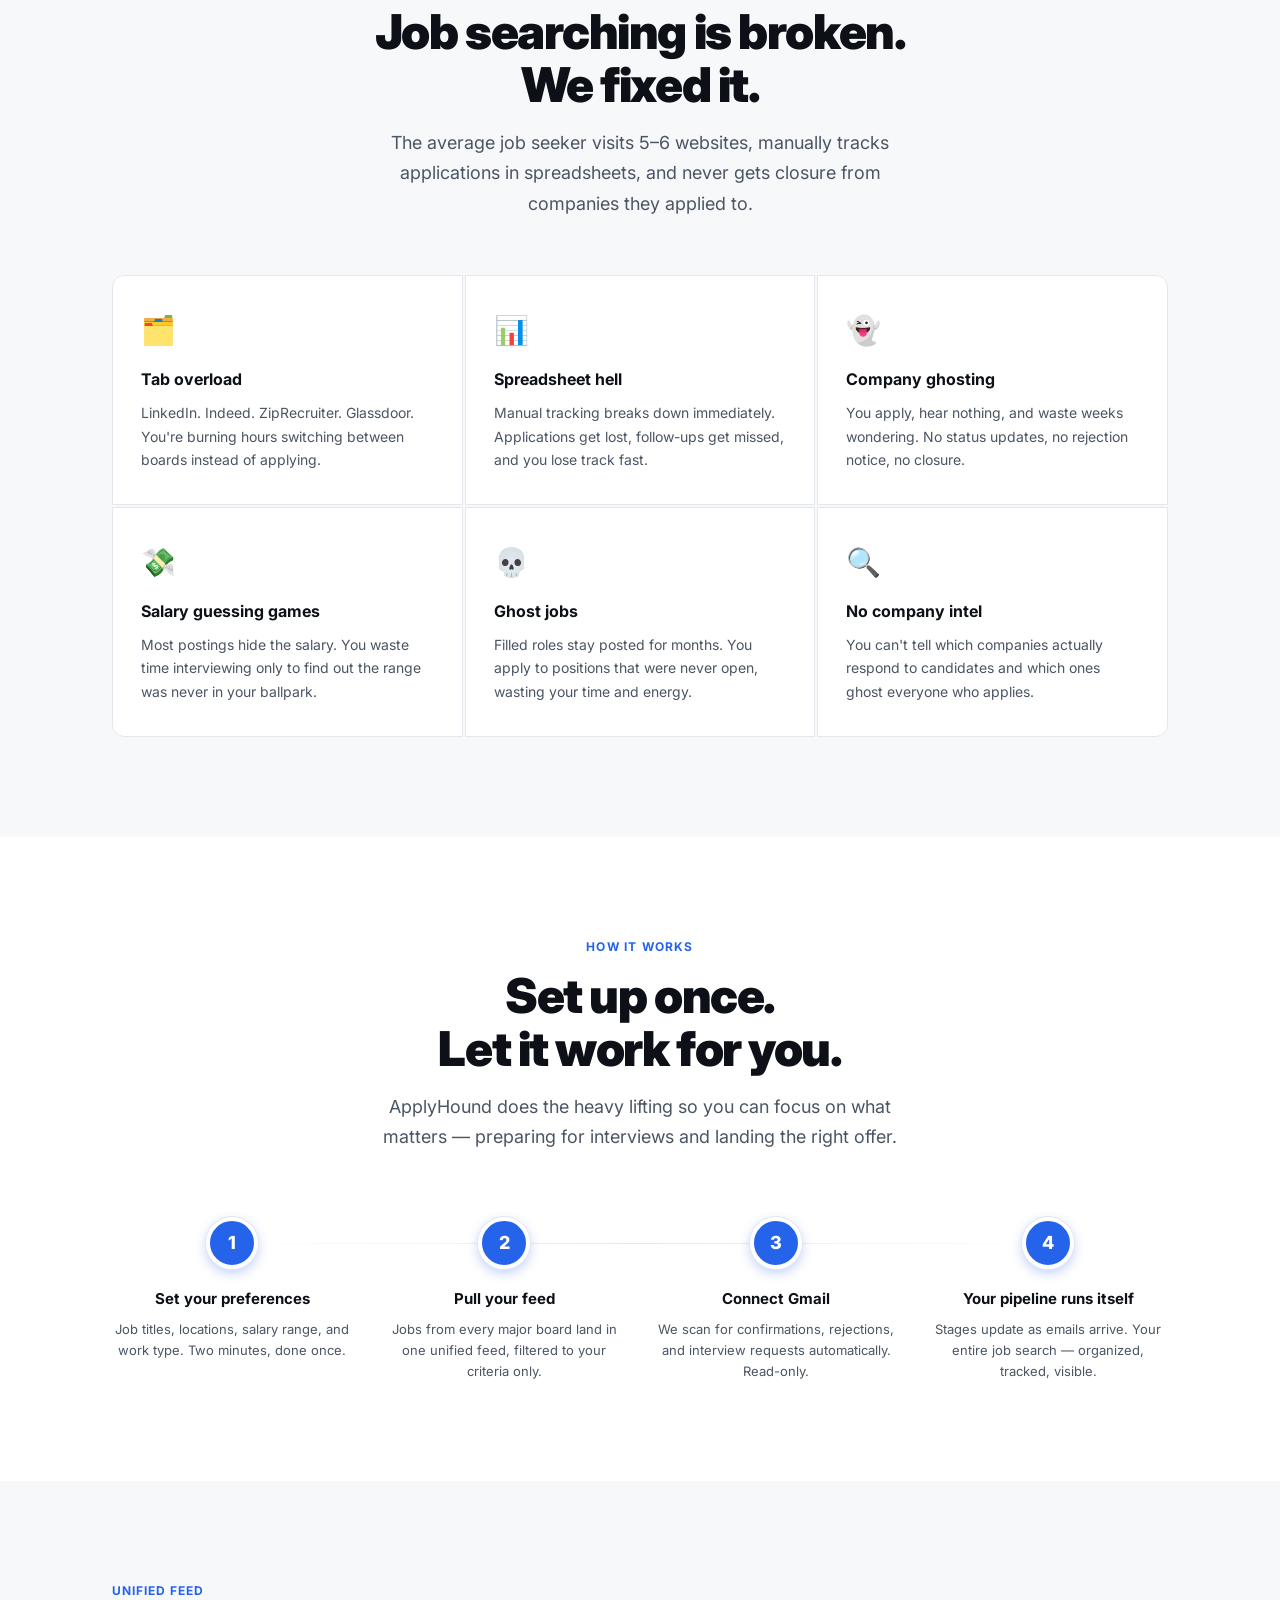
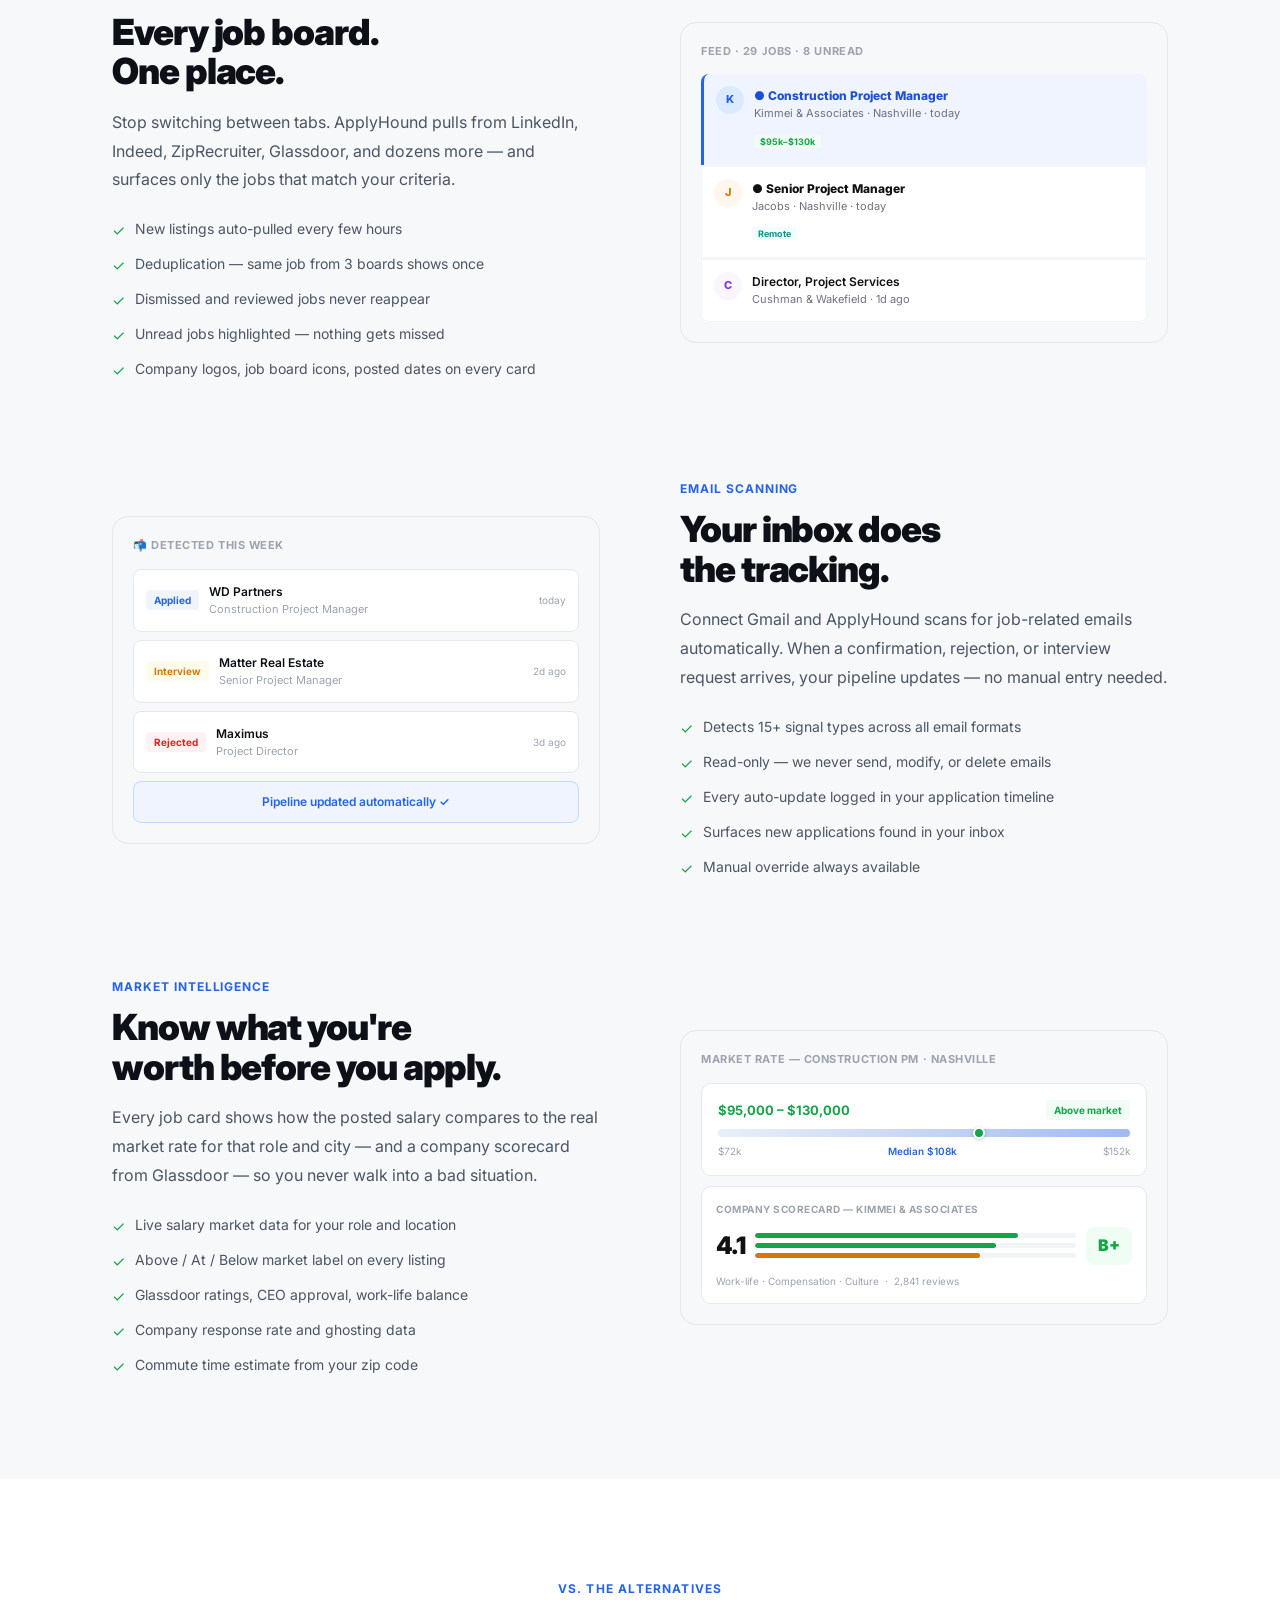
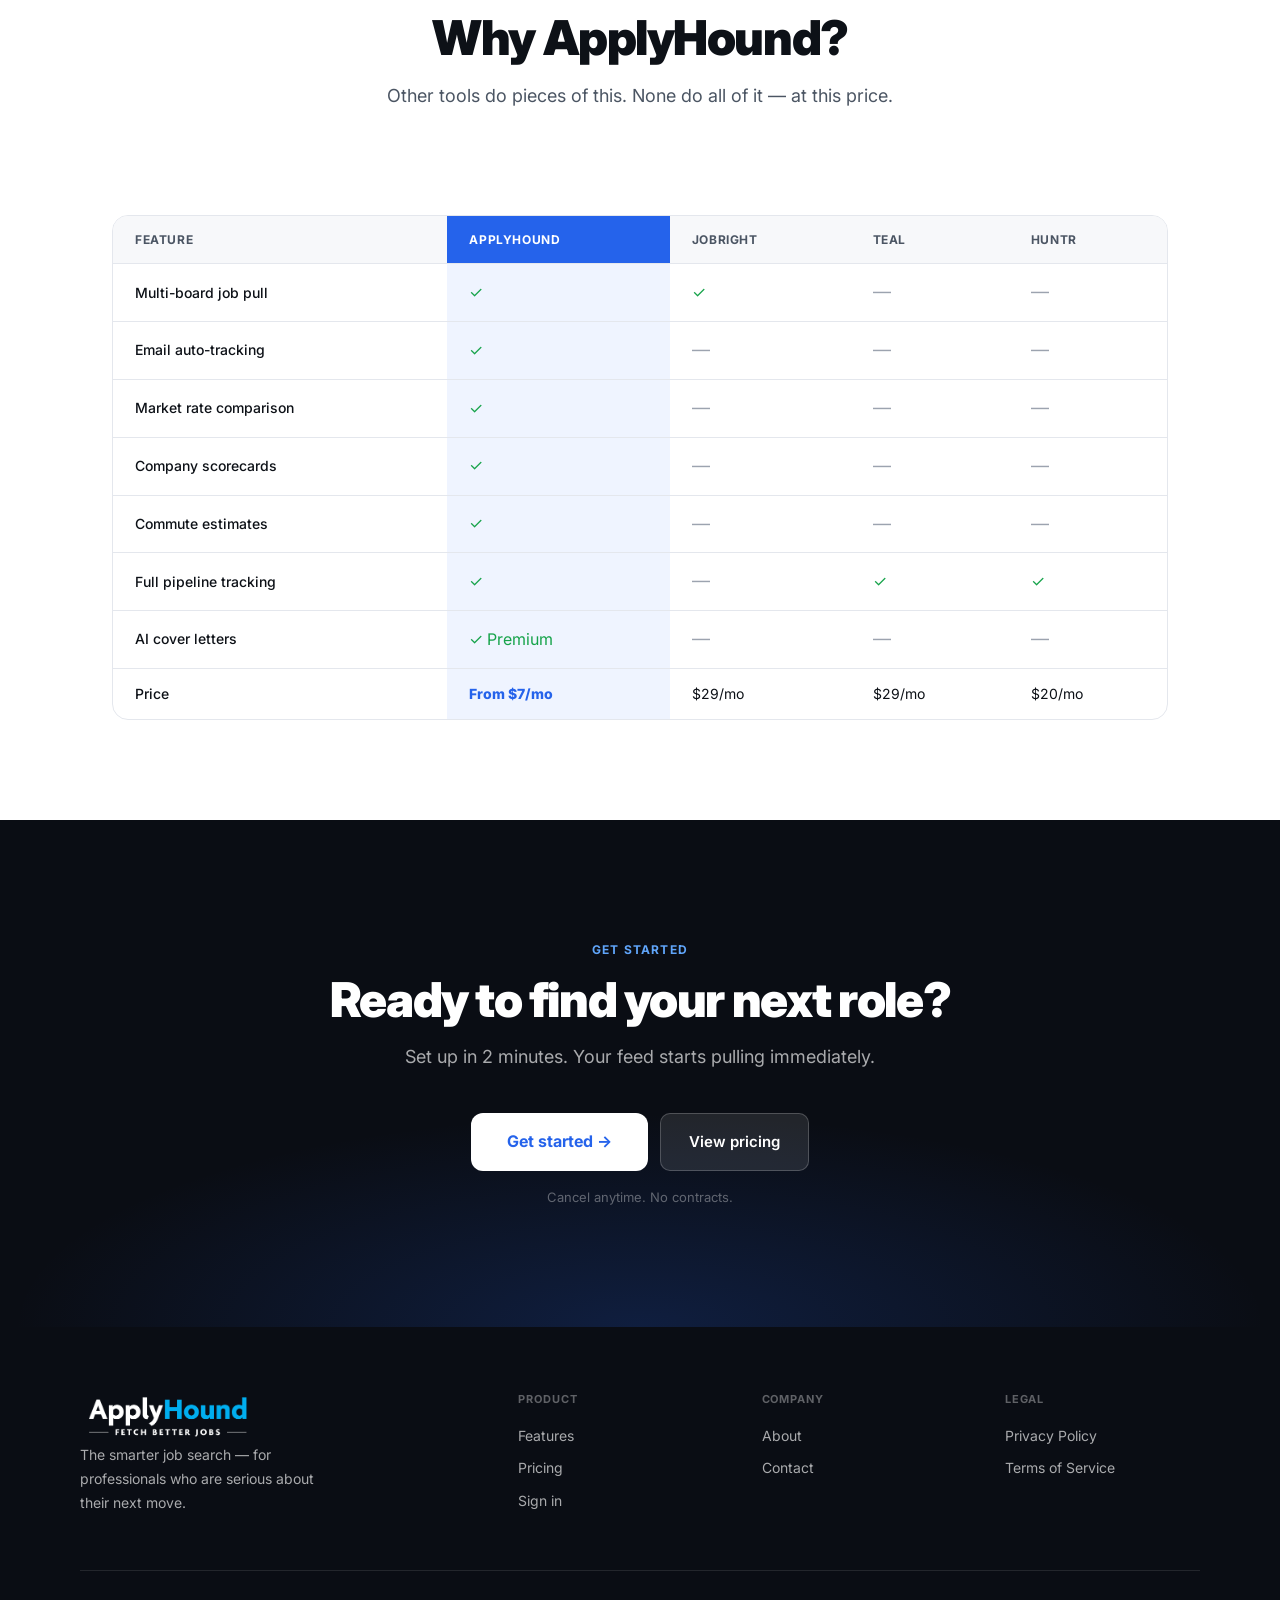
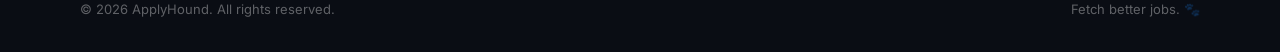
==== commit 0b3eac23: "CTA button text, larger scrolling logos" ====
--- a/index.html
+++ b/index.html
@@ -234,22 +234,22 @@
   <div class="logo-scroll-label">Pulls jobs from everywhere you're already looking</div>
   <div style="overflow:hidden;">
     <div class="logo-track">
-      <div class="logo-item"><img src="LinkedIn.png" alt="LinkedIn" style="height:auto;width:auto;max-height:36px;filter:grayscale(1);opacity:0.6;" /></div>
-      <div class="logo-item"><img src="Indeed.png" alt="Indeed" style="height:auto;width:auto;max-height:36px;filter:grayscale(1);opacity:0.6;" /></div>
-      <div class="logo-item"><img src="ZipRecruiter.png" alt="ZipRecruiter" style="height:auto;width:auto;max-height:36px;filter:grayscale(1);opacity:0.6;" /></div>
-      <div class="logo-item"><img src="Glassdoor.png" alt="Glassdoor" style="height:auto;width:auto;max-height:36px;filter:grayscale(1);opacity:0.6;" /></div>
-      <div class="logo-item"><img src="Monster.png" alt="Monster" style="height:auto;width:auto;max-height:36px;filter:grayscale(1);opacity:0.6;" /></div>
-      <div class="logo-item"><img src="CareerBuilder.png" alt="CareerBuilder" style="height:auto;width:auto;max-height:36px;filter:grayscale(1);opacity:0.6;" /></div>
-      <div class="logo-item"><img src="SimplyHired.png" alt="SimplyHired" style="height:auto;width:auto;max-height:36px;filter:grayscale(1);opacity:0.6;" /></div>
-      <div class="logo-item"><img src="Dice.png" alt="Dice" style="height:auto;width:auto;max-height:36px;filter:grayscale(1);opacity:0.6;" /></div>
-      <div class="logo-item"><img src="LinkedIn.png" alt="LinkedIn" style="height:auto;width:auto;max-height:36px;filter:grayscale(1);opacity:0.6;" /></div>
-      <div class="logo-item"><img src="Indeed.png" alt="Indeed" style="height:auto;width:auto;max-height:36px;filter:grayscale(1);opacity:0.6;" /></div>
-      <div class="logo-item"><img src="ZipRecruiter.png" alt="ZipRecruiter" style="height:auto;width:auto;max-height:36px;filter:grayscale(1);opacity:0.6;" /></div>
-      <div class="logo-item"><img src="Glassdoor.png" alt="Glassdoor" style="height:auto;width:auto;max-height:36px;filter:grayscale(1);opacity:0.6;" /></div>
-      <div class="logo-item"><img src="Monster.png" alt="Monster" style="height:auto;width:auto;max-height:36px;filter:grayscale(1);opacity:0.6;" /></div>
-      <div class="logo-item"><img src="CareerBuilder.png" alt="CareerBuilder" style="height:auto;width:auto;max-height:36px;filter:grayscale(1);opacity:0.6;" /></div>
-      <div class="logo-item"><img src="SimplyHired.png" alt="SimplyHired" style="height:auto;width:auto;max-height:36px;filter:grayscale(1);opacity:0.6;" /></div>
-      <div class="logo-item"><img src="Dice.png" alt="Dice" style="height:auto;width:auto;max-height:36px;filter:grayscale(1);opacity:0.6;" /></div>
+      <div class="logo-item"><img src="LinkedIn.png" alt="LinkedIn" style="height:auto;width:auto;max-height:52px;filter:grayscale(1);opacity:0.6;" /></div>
+      <div class="logo-item"><img src="Indeed.png" alt="Indeed" style="height:auto;width:auto;max-height:52px;filter:grayscale(1);opacity:0.6;" /></div>
+      <div class="logo-item"><img src="ZipRecruiter.png" alt="ZipRecruiter" style="height:auto;width:auto;max-height:52px;filter:grayscale(1);opacity:0.6;" /></div>
+      <div class="logo-item"><img src="Glassdoor.png" alt="Glassdoor" style="height:auto;width:auto;max-height:52px;filter:grayscale(1);opacity:0.6;" /></div>
+      <div class="logo-item"><img src="Monster.png" alt="Monster" style="height:auto;width:auto;max-height:52px;filter:grayscale(1);opacity:0.6;" /></div>
+      <div class="logo-item"><img src="CareerBuilder.png" alt="CareerBuilder" style="height:auto;width:auto;max-height:52px;filter:grayscale(1);opacity:0.6;" /></div>
+      <div class="logo-item"><img src="SimplyHired.png" alt="SimplyHired" style="height:auto;width:auto;max-height:52px;filter:grayscale(1);opacity:0.6;" /></div>
+      <div class="logo-item"><img src="Dice.png" alt="Dice" style="height:auto;width:auto;max-height:52px;filter:grayscale(1);opacity:0.6;" /></div>
+      <div class="logo-item"><img src="LinkedIn.png" alt="LinkedIn" style="height:auto;width:auto;max-height:52px;filter:grayscale(1);opacity:0.6;" /></div>
+      <div class="logo-item"><img src="Indeed.png" alt="Indeed" style="height:auto;width:auto;max-height:52px;filter:grayscale(1);opacity:0.6;" /></div>
+      <div class="logo-item"><img src="ZipRecruiter.png" alt="ZipRecruiter" style="height:auto;width:auto;max-height:52px;filter:grayscale(1);opacity:0.6;" /></div>
+      <div class="logo-item"><img src="Glassdoor.png" alt="Glassdoor" style="height:auto;width:auto;max-height:52px;filter:grayscale(1);opacity:0.6;" /></div>
+      <div class="logo-item"><img src="Monster.png" alt="Monster" style="height:auto;width:auto;max-height:52px;filter:grayscale(1);opacity:0.6;" /></div>
+      <div class="logo-item"><img src="CareerBuilder.png" alt="CareerBuilder" style="height:auto;width:auto;max-height:52px;filter:grayscale(1);opacity:0.6;" /></div>
+      <div class="logo-item"><img src="SimplyHired.png" alt="SimplyHired" style="height:auto;width:auto;max-height:52px;filter:grayscale(1);opacity:0.6;" /></div>
+      <div class="logo-item"><img src="Dice.png" alt="Dice" style="height:auto;width:auto;max-height:52px;filter:grayscale(1);opacity:0.6;" /></div>
     </div>
   </div>
 </div>
@@ -507,7 +507,7 @@
     <h2 class="text-center" style="margin-bottom:16px;">Ready to find your next role?</h2>
     <p class="lead lead-dark text-center" style="margin-bottom:40px;">Set up in 2 minutes. Your feed starts pulling immediately.</p>
     <div style="display:flex;gap:12px;justify-content:center;flex-wrap:wrap;flex-direction:row;" class="cta-btns">
-      <a href="https://app.applyhound.com" class="btn btn-white btn-xl">Start for free →</a>
+      <a href="https://app.applyhound.com" class="btn btn-white btn-xl">Get started →</a>
       <a href="pricing.html" class="btn btn-ghost-dark btn-lg">View pricing</a>
     </div>
     <p style="margin-top:16px;font-size:13px;color:rgba(255,255,255,0.35);text-align:center;">Cancel anytime. No contracts.</p>
--- a/style.css
+++ b/style.css
@@ -253,7 +253,7 @@
 
 /* ── Logo scroll ── */
 .logo-scroll-section {
-  padding: 28px 0;
+  padding: 36px 0;
   border-top: 1px solid var(--border);
   border-bottom: 1px solid var(--border);
   background: #fff; overflow: hidden;
@@ -261,11 +261,11 @@
 .logo-scroll-label {
   text-align: center; font-size: 12px; font-weight: 600;
   color: var(--text-dim); letter-spacing: 0.06em;
-  text-transform: uppercase; margin-bottom: 20px;
+  text-transform: uppercase; margin-bottom: 24px;
 }
 .logo-track-wrapper { overflow: hidden; width: 100%; }
 .logo-track {
-  display: flex; gap: 56px; align-items: center;
+  display: flex; gap: 72px; align-items: center;
   animation: scroll-logos 35s linear infinite;
   width: max-content;
   padding-left: 0;
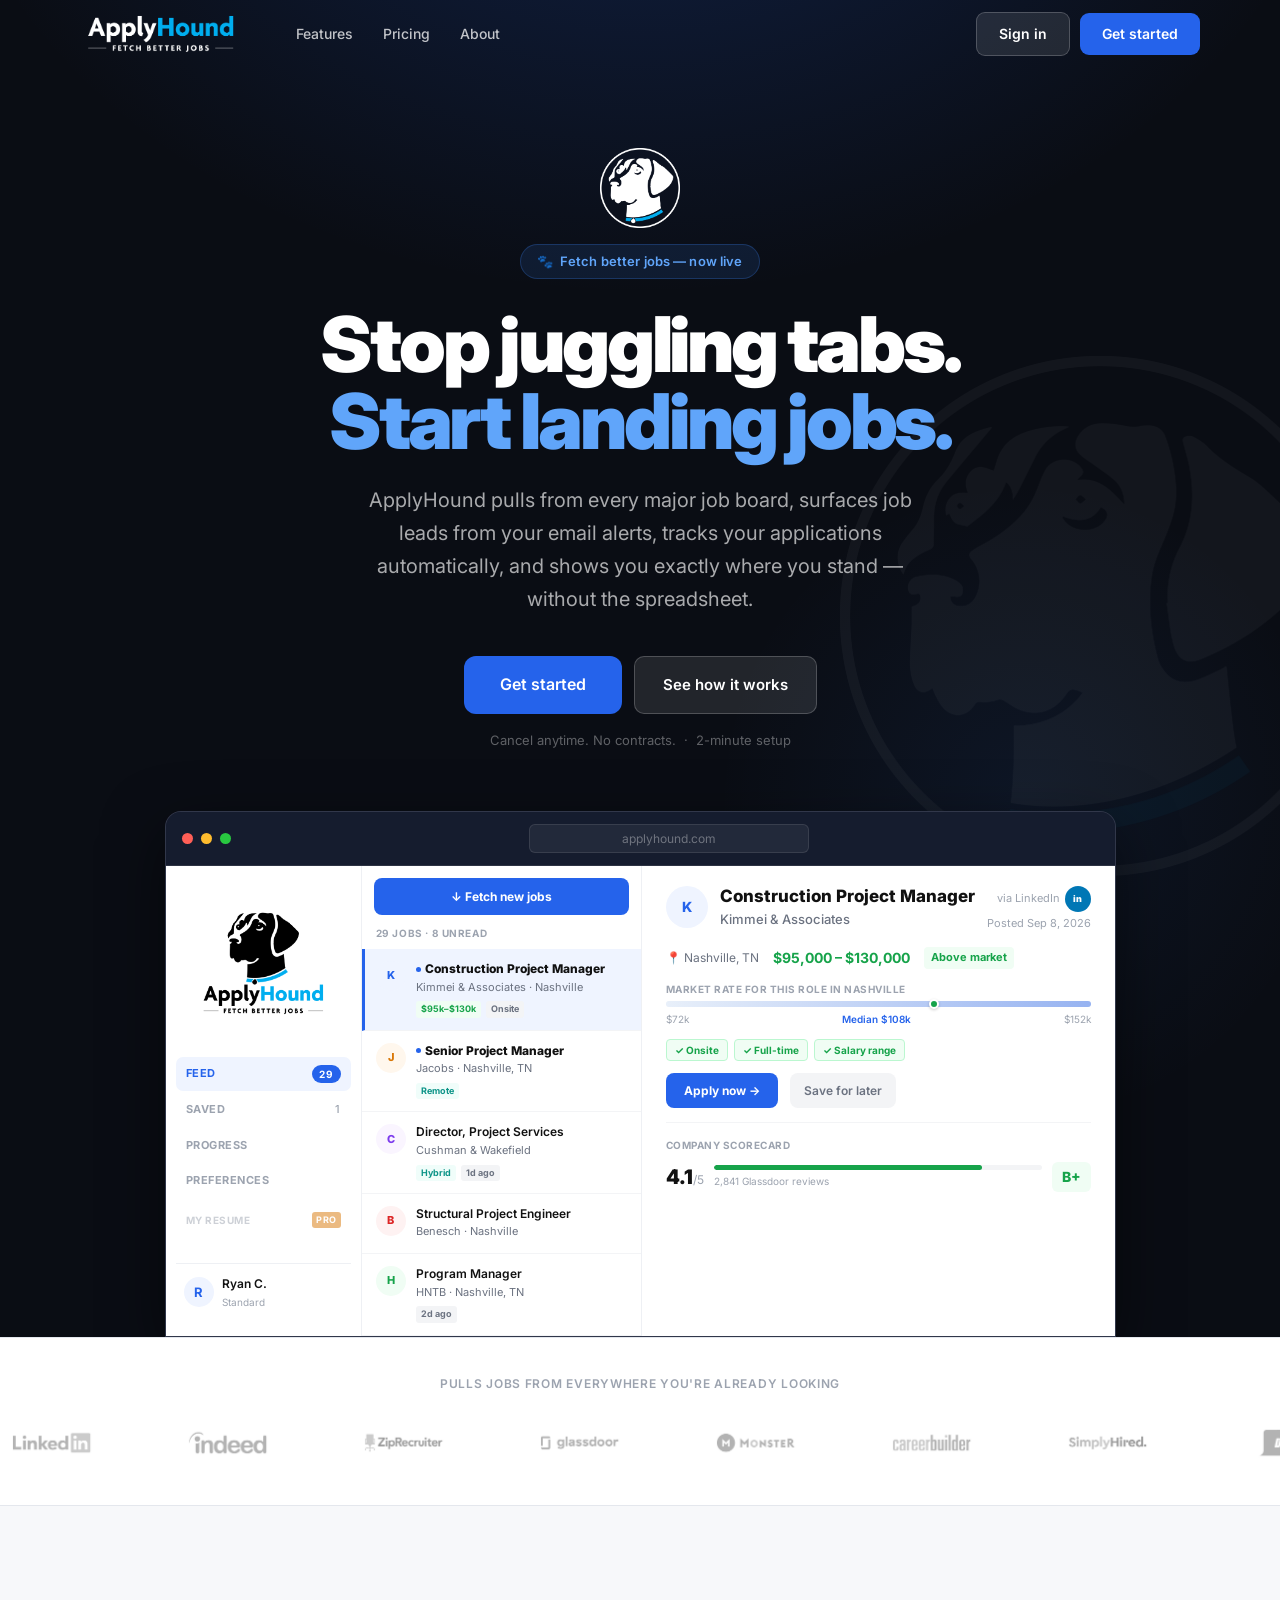
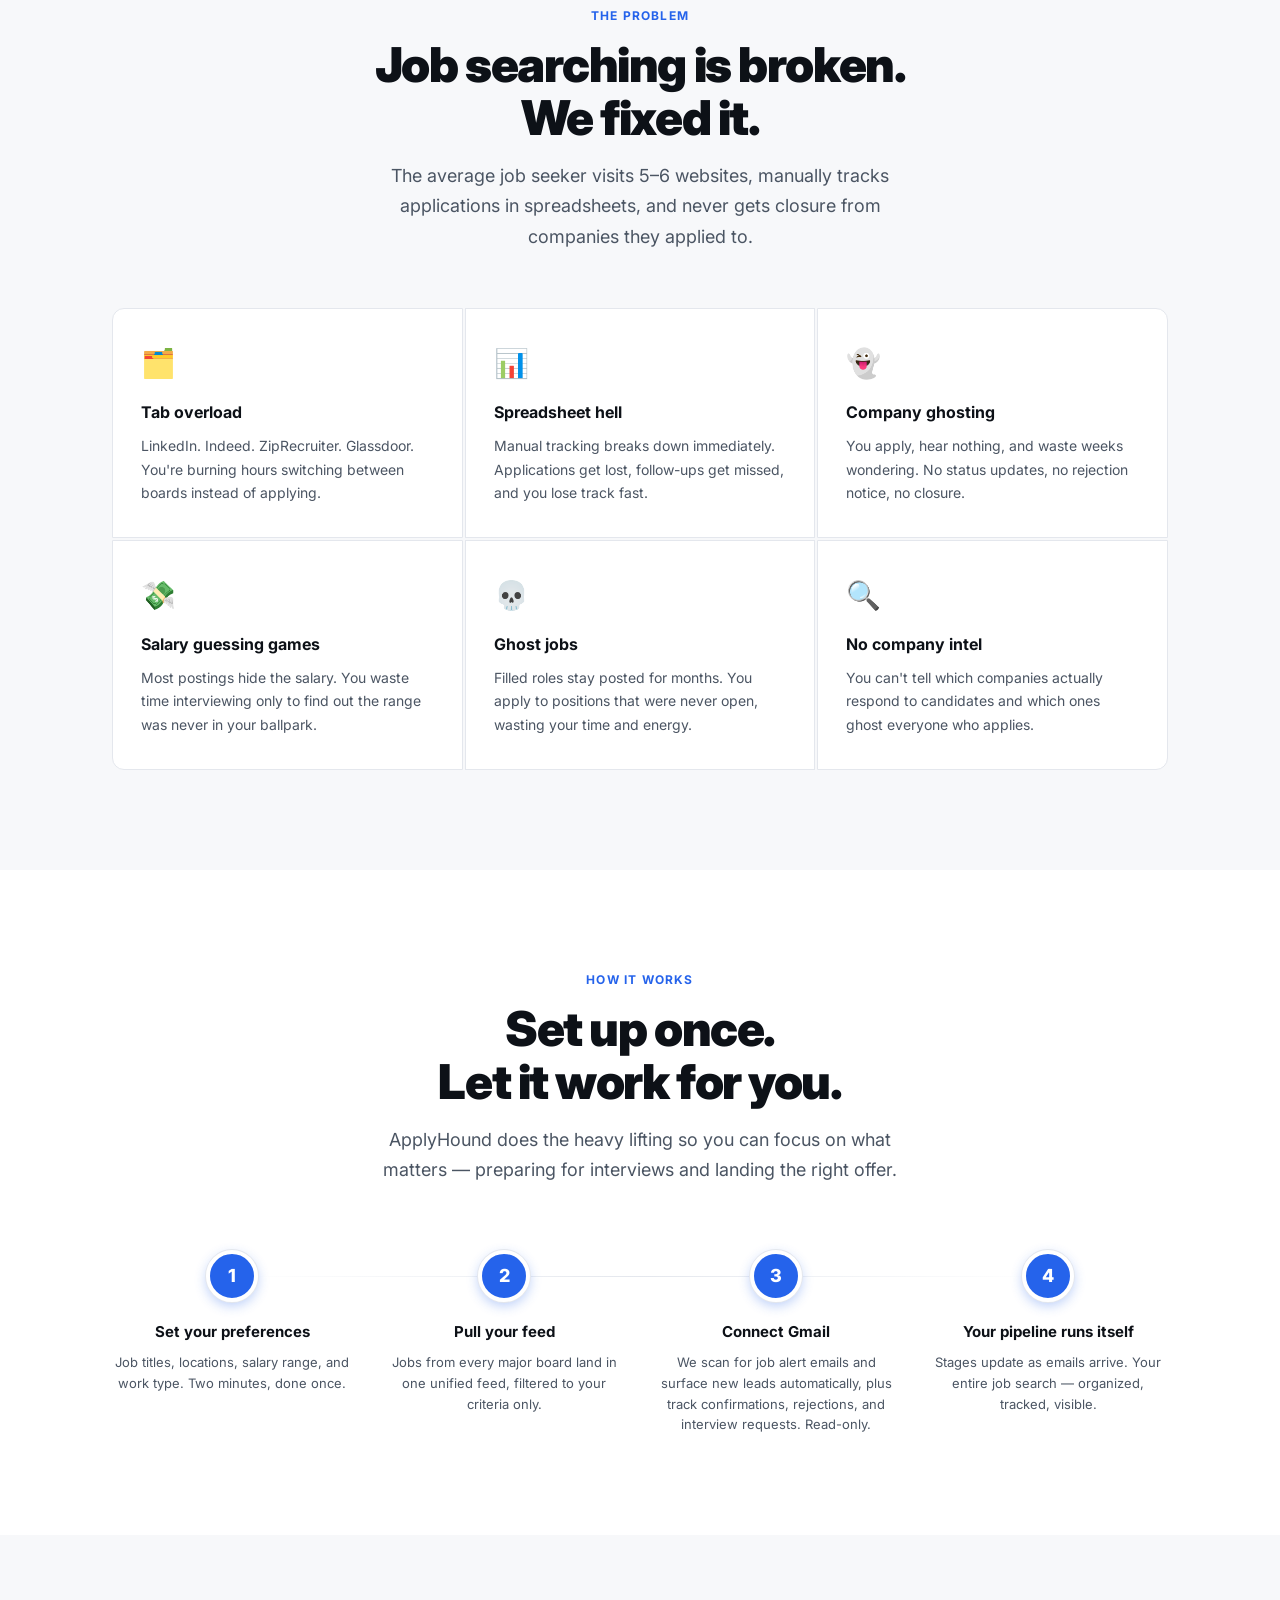
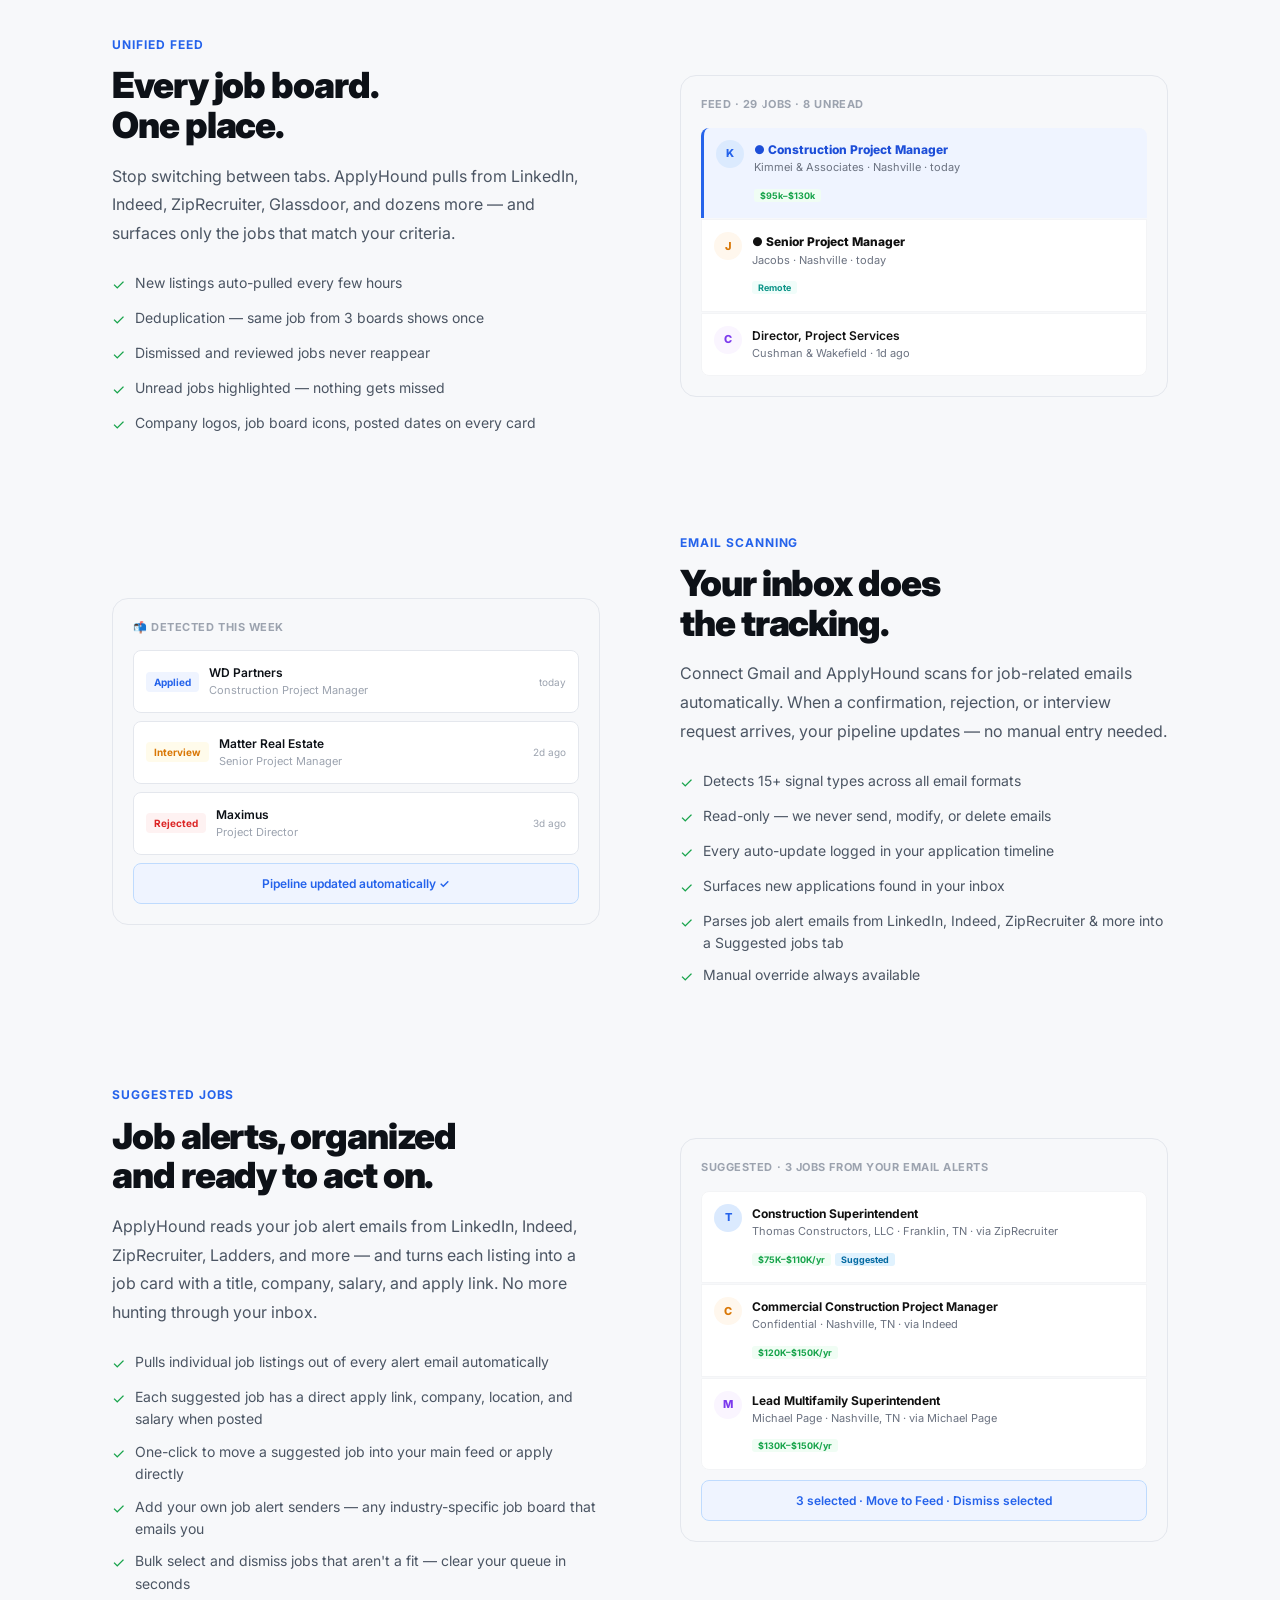
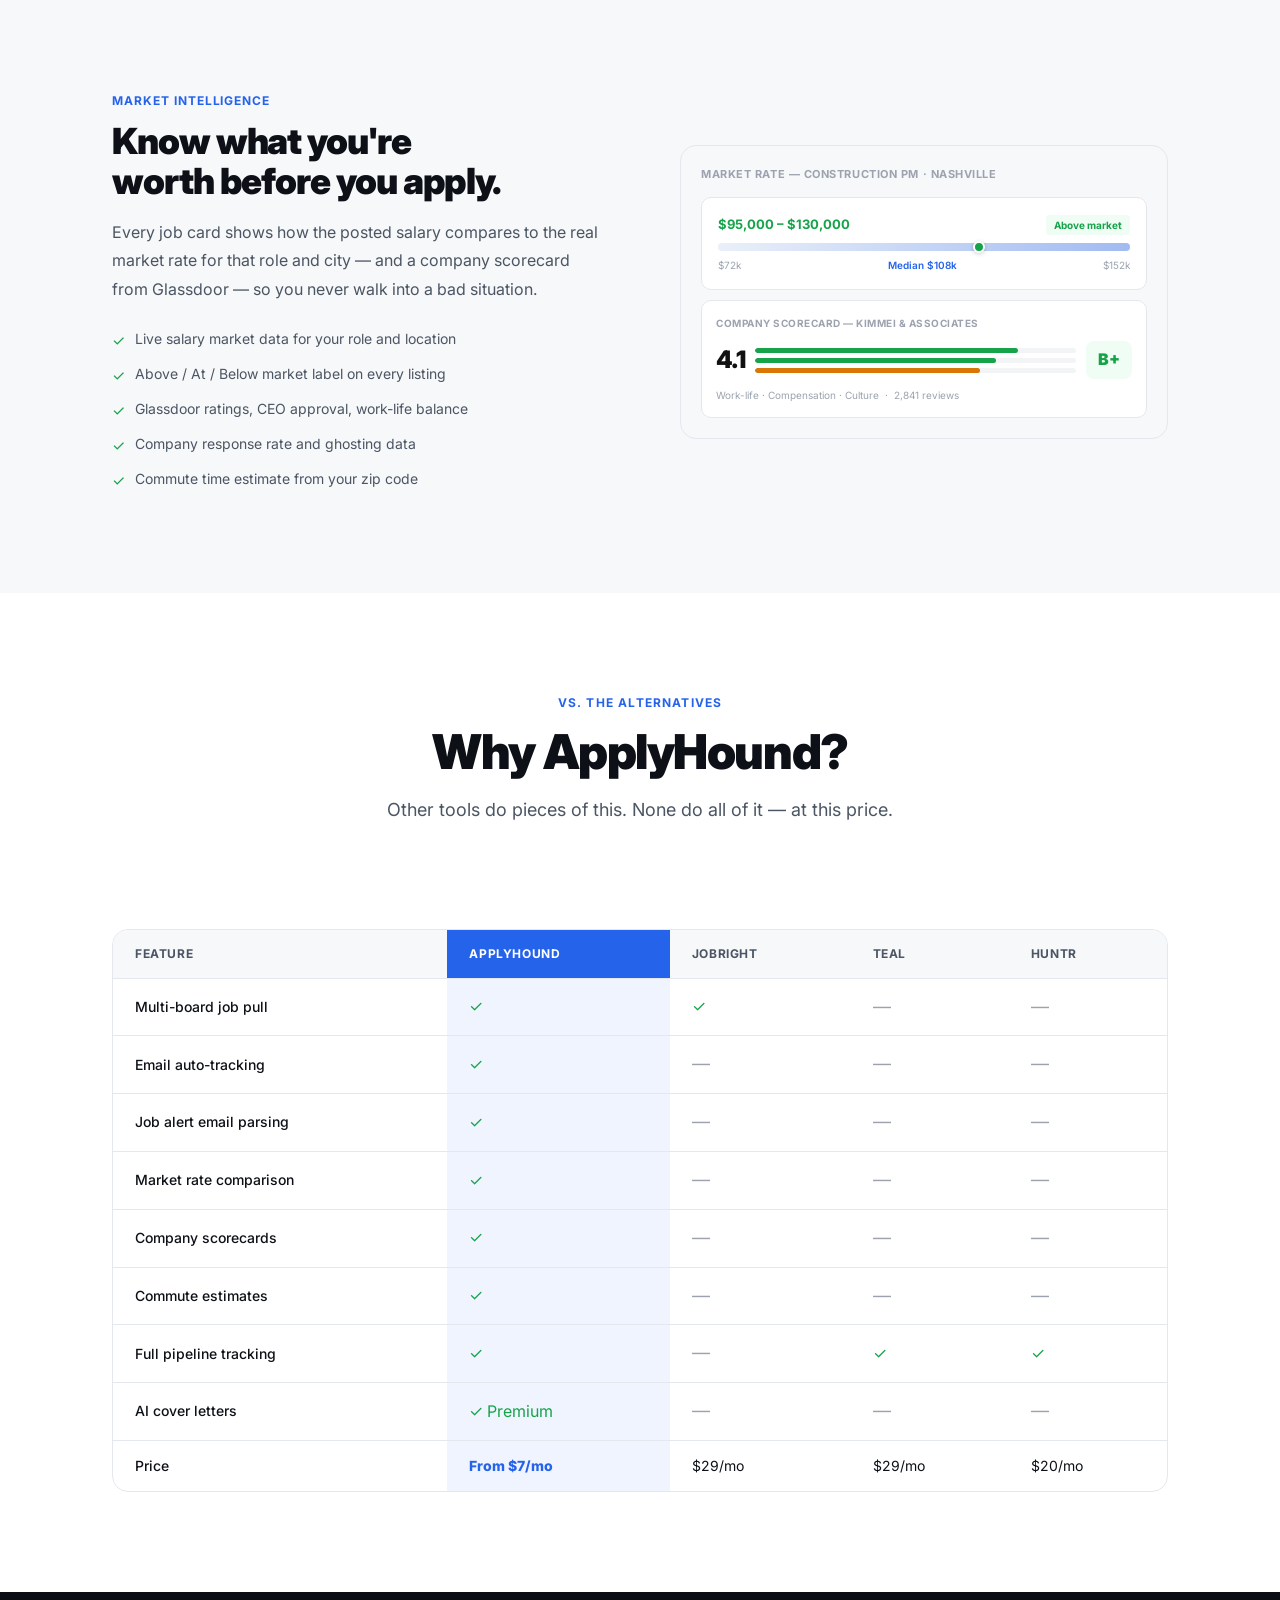
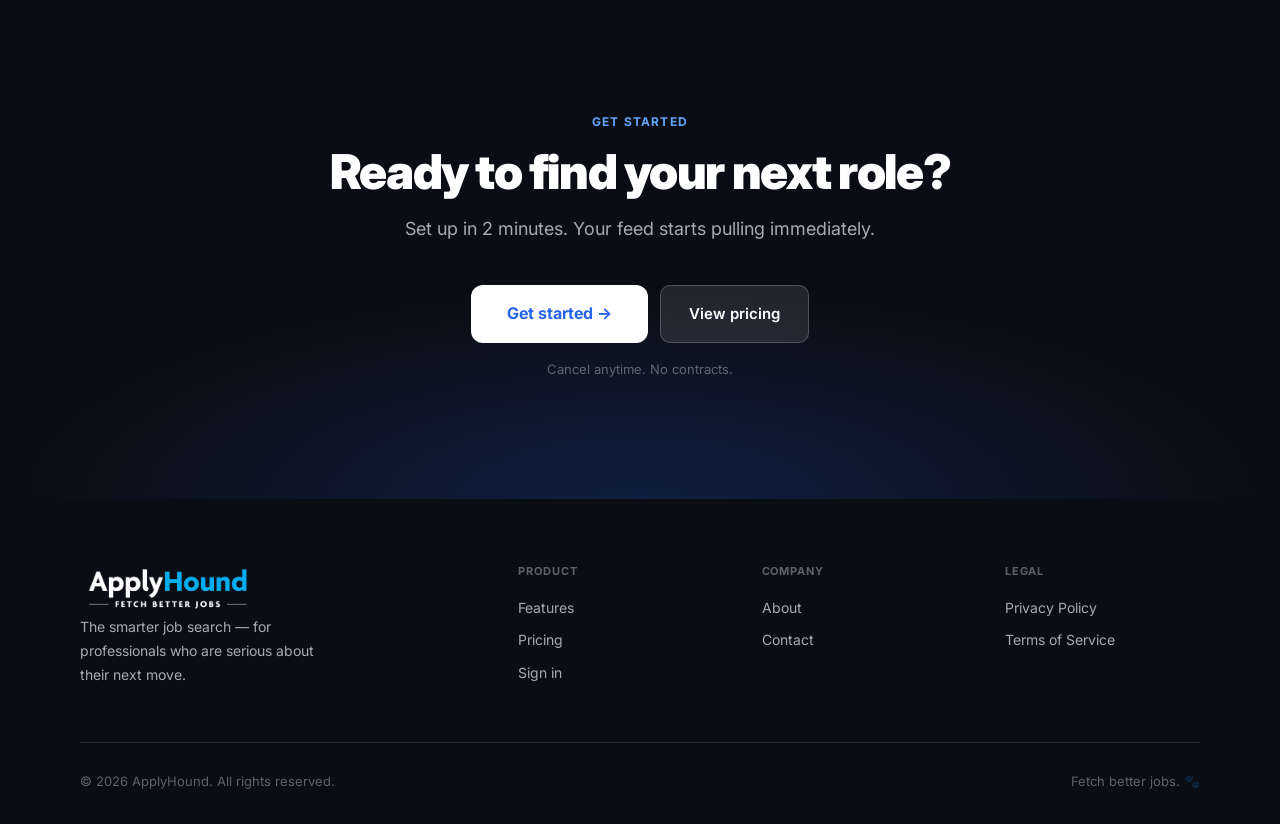
==== commit 7e8dbf23: "Add Suggested Jobs feature to marketing site" ====
--- a/index.html
+++ b/index.html
@@ -52,7 +52,7 @@
     <img src="icon-dark.png" alt="" style="height:80px;width:auto;margin-bottom:16px;" />
     <div class="hero-badge">🐾 &nbsp;Fetch better jobs — now live</div>
     <h1>Stop juggling tabs.<br><span class="accent">Start landing jobs.</span></h1>
-    <p class="hero-sub">ApplyHound pulls from every major job board, tracks your applications automatically via email, and shows you exactly where you stand — without the spreadsheet.</p>
+    <p class="hero-sub">ApplyHound pulls from every major job board, surfaces job leads from your email alerts, tracks your applications automatically, and shows you exactly where you stand — without the spreadsheet.</p>
     <div class="hero-actions">
       <a href="https://app.applyhound.com" class="btn btn-primary btn-xl">Get started</a>
       <a href="features.html" class="btn btn-ghost-dark btn-lg">See how it works</a>
@@ -319,7 +319,7 @@
       <div class="step-card">
         <div class="step-num">3</div>
         <div class="step-title">Connect Gmail</div>
-        <div class="step-desc">We scan for confirmations, rejections, and interview requests automatically. Read-only.</div>
+        <div class="step-desc">We scan for job alert emails and surface new leads automatically, plus track confirmations, rejections, and interview requests. Read-only.</div>
       </div>
       <div class="step-card">
         <div class="step-num">4</div>
@@ -387,6 +387,7 @@
           <li><span class="check">✓</span>Read-only — we never send, modify, or delete emails</li>
           <li><span class="check">✓</span>Every auto-update logged in your application timeline</li>
           <li><span class="check">✓</span>Surfaces new applications found in your inbox</li>
+          <li><span class="check">✓</span>Parses job alert emails from LinkedIn, Indeed, ZipRecruiter & more into a Suggested jobs tab</li>
           <li><span class="check">✓</span>Manual override always available</li>
         </ul>
       </div>
@@ -415,6 +416,31 @@
       </div>
     </div>
 
+    <!-- Feature split — Suggested jobs -->
+    <div class="feature-split">
+    <div class="feature-split-content">
+    <div class="feature-split-eyebrow">Suggested jobs</div>
+    <h2>Job alerts, organized<br>and ready to act on.</h2>
+    <p class="feature-split-desc">ApplyHound reads your job alert emails from LinkedIn, Indeed, ZipRecruiter, Ladders, and more — and turns each listing into a job card with a title, company, salary, and apply link. No more hunting through your inbox.</p>
+    <ul class="feature-list">
+    <li><span class="check">✓</span>Pulls individual job listings out of every alert email automatically</li>
+    <li><span class="check">✓</span>Each suggested job has a direct apply link, company, location, and salary when posted</li>
+    <li><span class="check">✓</span>One-click to move a suggested job into your main feed or apply directly</li>
+    <li><span class="check">✓</span>Add your own job alert senders — any industry-specific job board that emails you</li>
+    <li><span class="check">✓</span>Bulk select and dismiss jobs that aren't a fit — clear your queue in seconds</li>
+    </ul>
+    </div>
+    <div class="feature-split-visual" style="padding:20px;">
+    <div style="font-size:11px;font-weight:700;color:#9ca3af;text-transform:uppercase;letter-spacing:0.05em;margin-bottom:14px;">Suggested · 3 jobs from your email alerts</div>
+    <div style="display:flex;flex-direction:column;gap:1px;">
+    <div style="background:#fff;border:1px solid #f3f4f6;padding:12px;display:flex;gap:10px;border-radius:8px 8px 0 0;"><div style="width:28px;height:28px;border-radius:50%;background:#dbeafe;color:#2563eb;font-size:11px;font-weight:800;display:flex;align-items:center;justify-content:center;flex-shrink:0;">T</div><div><div style="font-size:12px;font-weight:700;color:#111;">Construction Superintendent</div><div style="font-size:11px;color:#6b7280;">Thomas Constructors, LLC · Franklin, TN · via ZipRecruiter</div><div style="margin-top:4px;"><span style="background:#f0fdf4;color:#16a34a;font-size:9px;font-weight:700;padding:1px 6px;border-radius:3px;">$75K–$110K/yr</span><span style="background:#e0f2fe;color:#0369a1;font-size:9px;font-weight:700;padding:1px 6px;border-radius:3px;margin-left:4px;">Suggested</span></div></div></div>
+    <div style="background:#fff;border:1px solid #f3f4f6;padding:12px;display:flex;gap:10px;"><div style="width:28px;height:28px;border-radius:50%;background:#fff7ed;color:#d97706;font-size:11px;font-weight:800;display:flex;align-items:center;justify-content:center;flex-shrink:0;">C</div><div><div style="font-size:12px;font-weight:700;color:#111;">Commercial Construction Project Manager</div><div style="font-size:11px;color:#6b7280;">Confidential · Nashville, TN · via Indeed</div><div style="margin-top:4px;"><span style="background:#f0fdf4;color:#16a34a;font-size:9px;font-weight:700;padding:1px 6px;border-radius:3px;">$120K–$150K/yr</span></div></div></div>
+    <div style="background:#fff;border:1px solid #f3f4f6;padding:12px;display:flex;gap:10px;border-radius:0 0 8px 8px;"><div style="width:28px;height:28px;border-radius:50%;background:#faf5ff;color:#7c3aed;font-size:11px;font-weight:800;display:flex;align-items:center;justify-content:center;flex-shrink:0;">M</div><div><div style="font-size:12px;font-weight:700;color:#111;">Lead Multifamily Superintendent</div><div style="font-size:11px;color:#6b7280;">Michael Page · Nashville, TN · via Michael Page</div><div style="margin-top:4px;"><span style="background:#f0fdf4;color:#16a34a;font-size:9px;font-weight:700;padding:1px 6px;border-radius:3px;">$130K–$150K/yr</span></div></div></div>
+    </div>
+    <div style="background:#eff4ff;border:1px solid #bfdbfe;border-radius:8px;padding:10px 12px;font-size:12px;color:#2563eb;font-weight:600;text-align:center;margin-top:10px;">3 selected · Move to Feed · Dismiss selected</div>
+    </div>
+    </div>
+    
     <!-- Feature split 3 — Market rate -->
     <div class="feature-split">
       <div class="feature-split-content">
@@ -484,6 +510,7 @@
         <tbody>
           <tr><td>Multi-board job pull</td><td class="col-us"><span class="check">✓</span></td><td><span class="check">✓</span></td><td><span class="cross">—</span></td><td><span class="cross">—</span></td></tr>
           <tr><td>Email auto-tracking</td><td class="col-us"><span class="check">✓</span></td><td><span class="cross">—</span></td><td><span class="cross">—</span></td><td><span class="cross">—</span></td></tr>
+          <tr><td>Job alert email parsing</td><td class="col-us"><span class="check">✓</span></td><td><span class="cross">—</span></td><td><span class="cross">—</span></td><td><span class="cross">—</span></td></tr>
           <tr><td>Market rate comparison</td><td class="col-us"><span class="check">✓</span></td><td><span class="cross">—</span></td><td><span class="cross">—</span></td><td><span class="cross">—</span></td></tr>
           <tr><td>Company scorecards</td><td class="col-us"><span class="check">✓</span></td><td><span class="cross">—</span></td><td><span class="cross">—</span></td><td><span class="cross">—</span></td></tr>
           <tr><td>Commute estimates</td><td class="col-us"><span class="check">✓</span></td><td><span class="cross">—</span></td><td><span class="cross">—</span></td><td><span class="cross">—</span></td></tr>
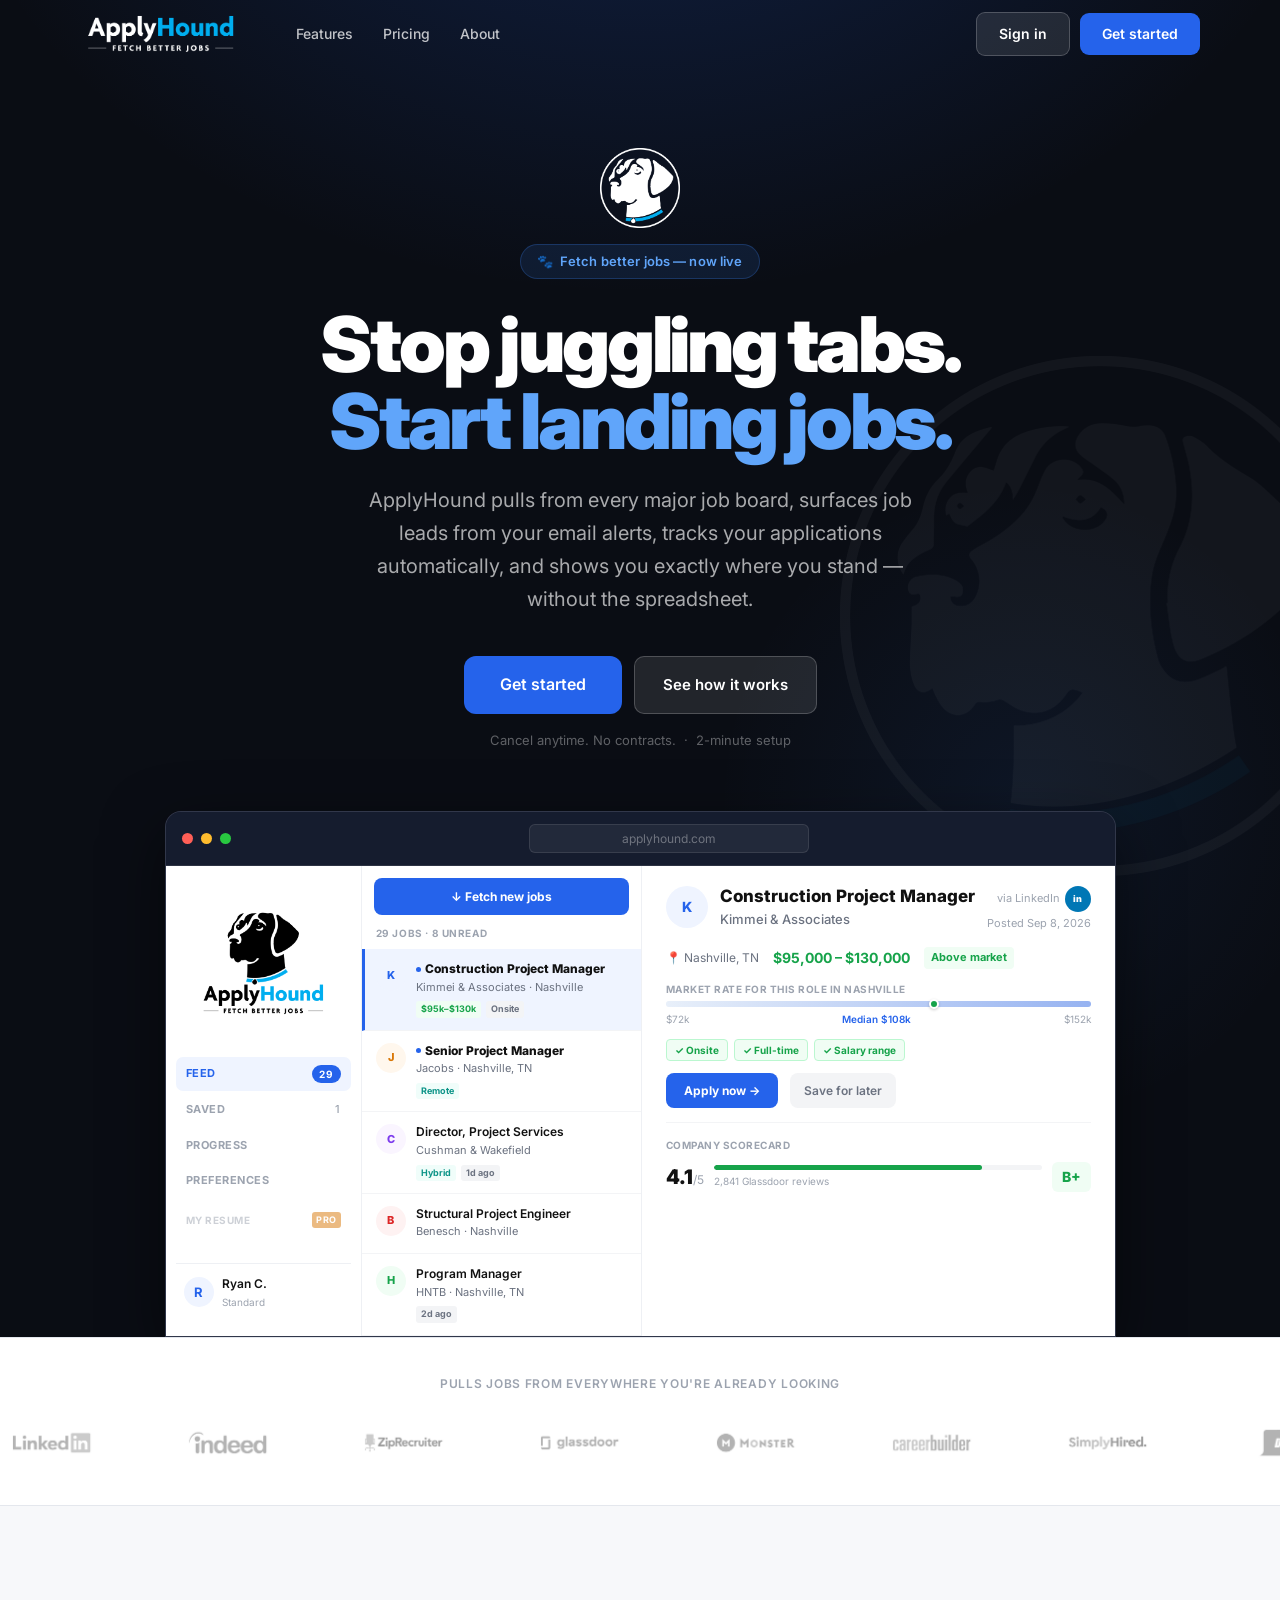
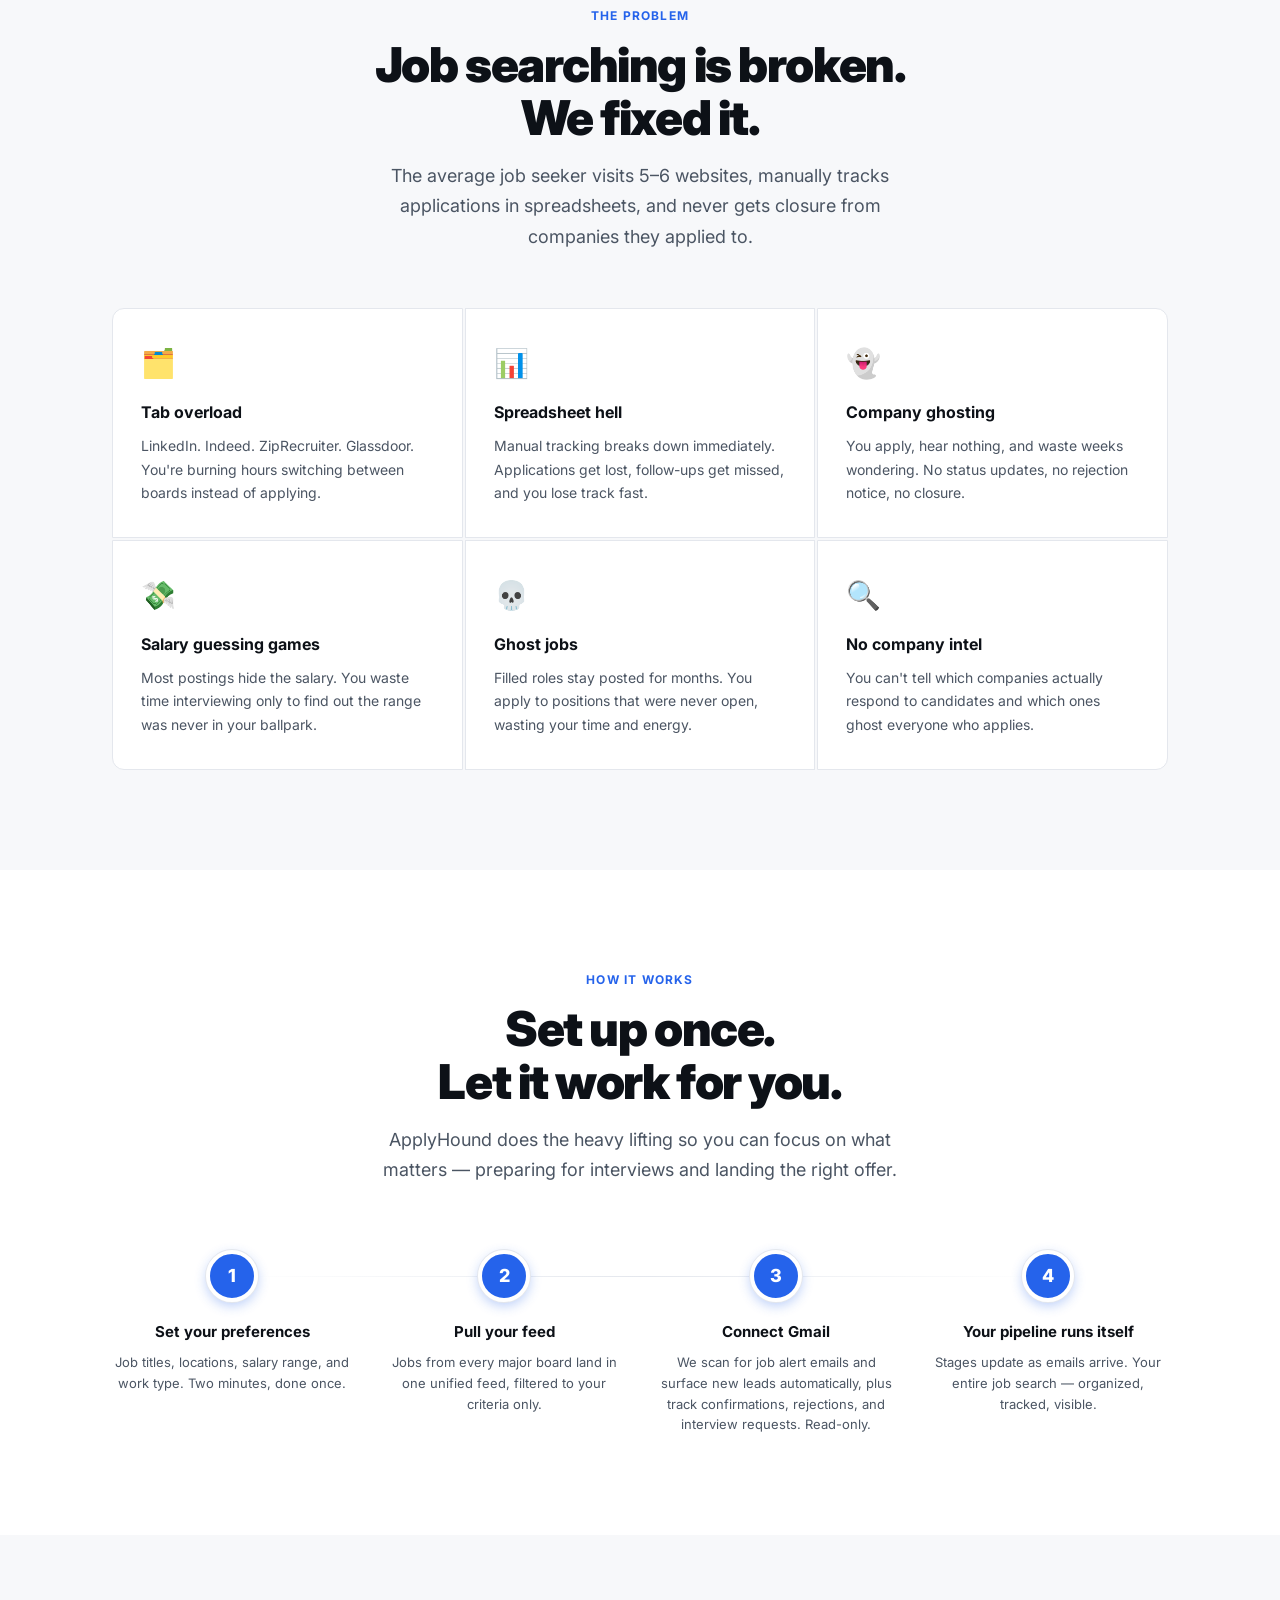
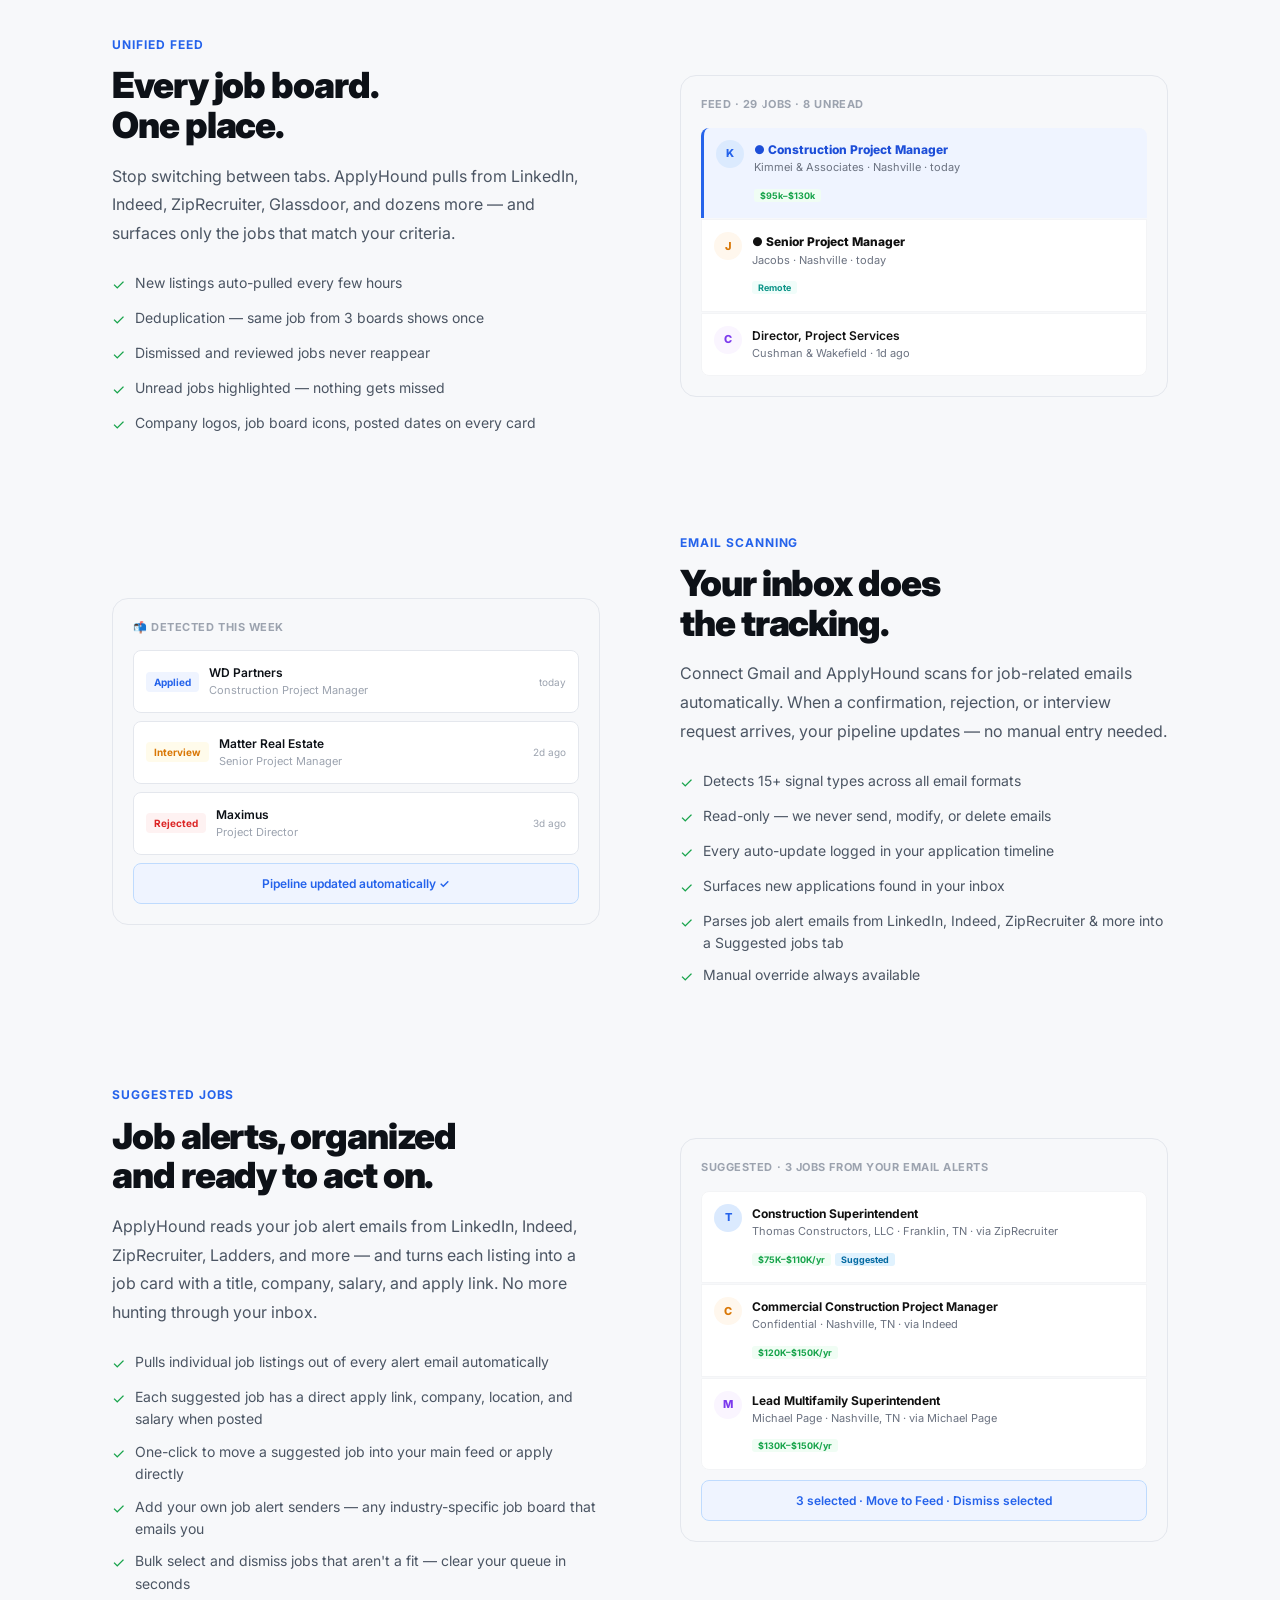
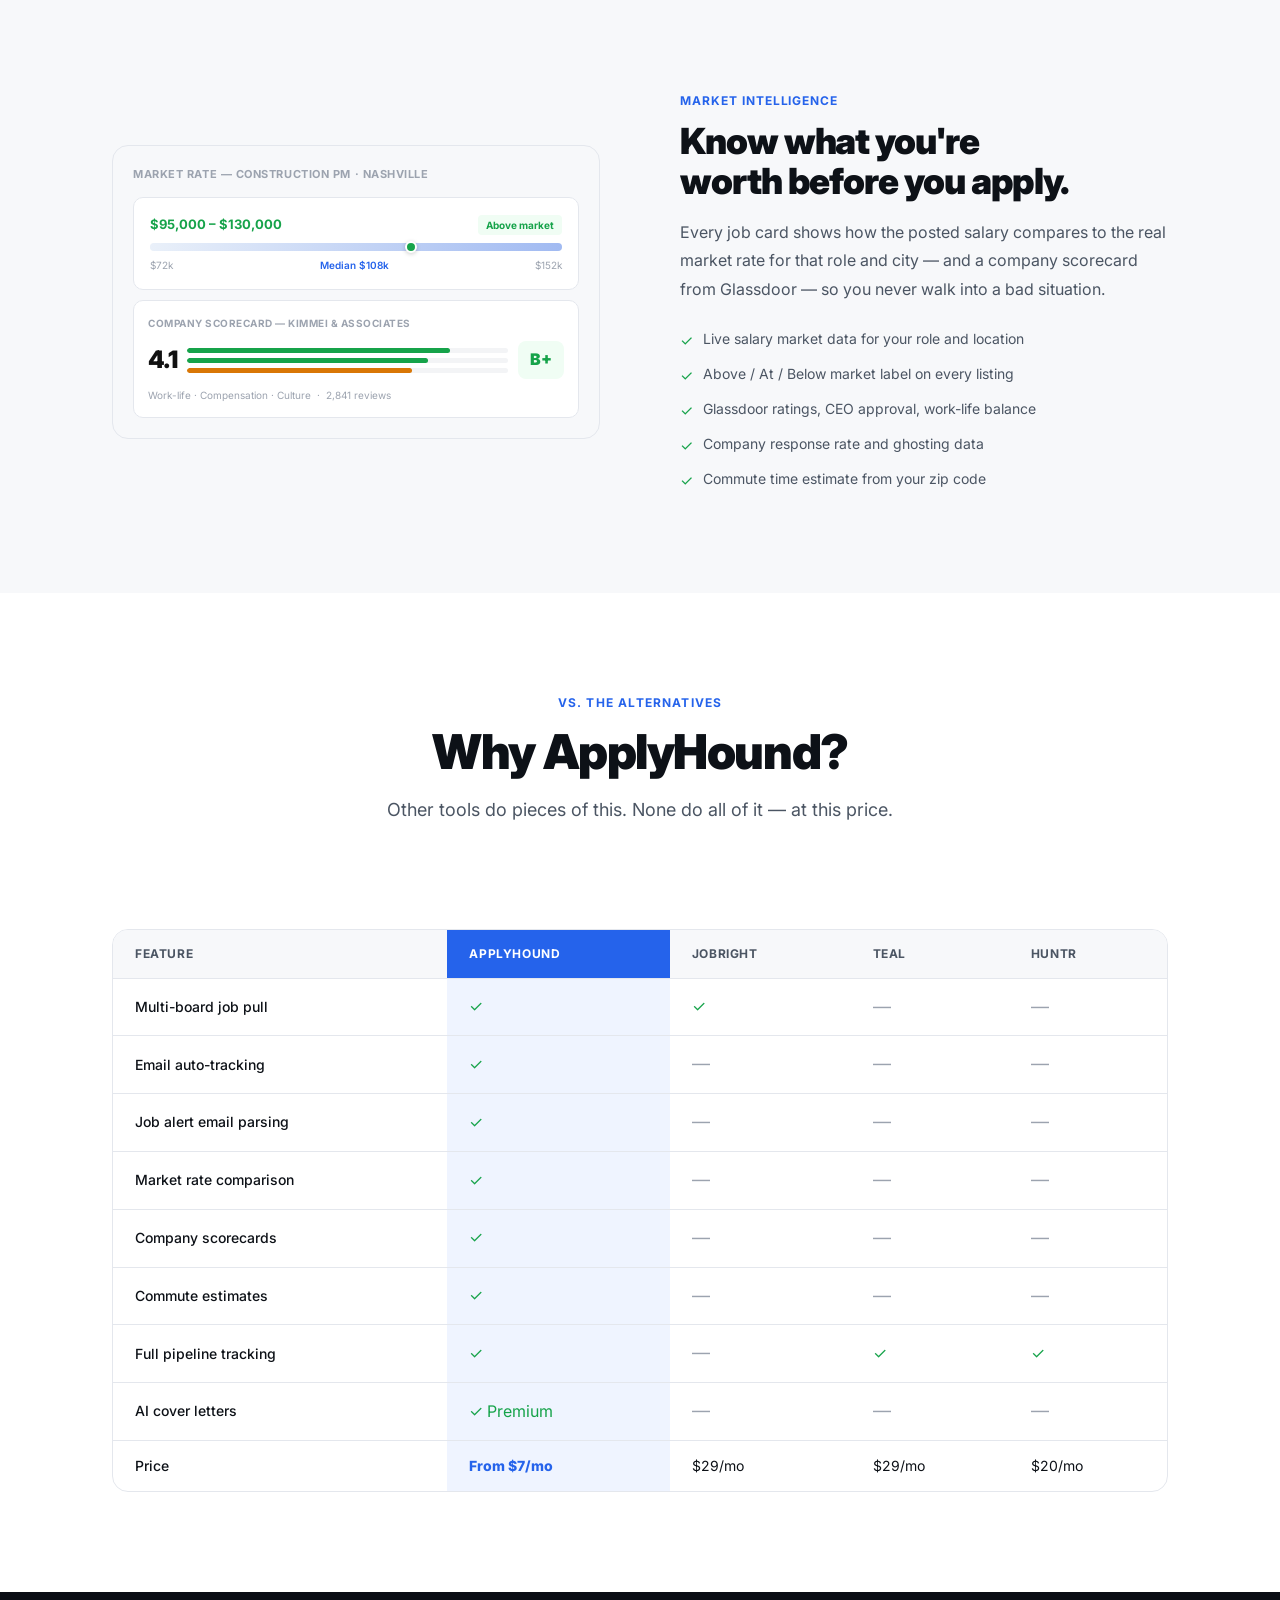
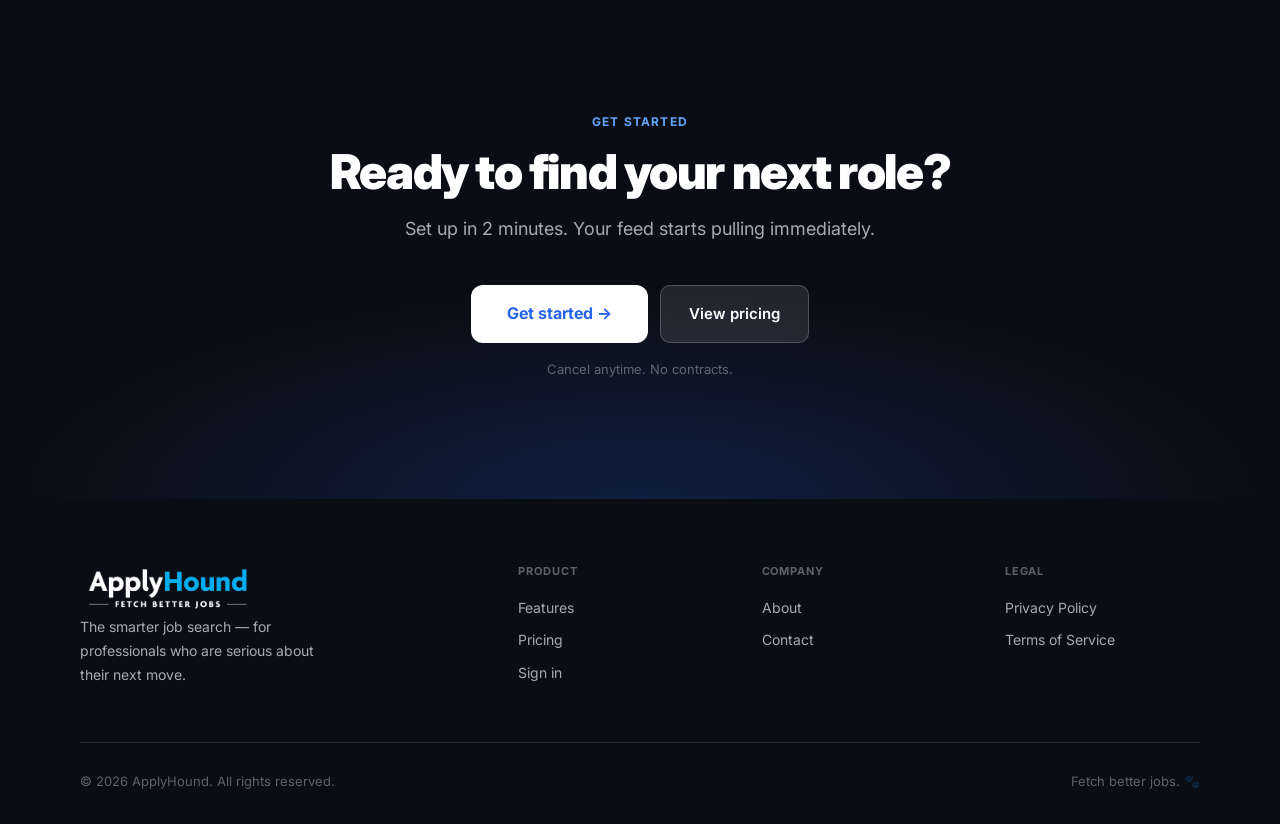
==== commit 6eccd386: "Fix feature split alternating layout on homepage and features page" ====
--- a/index.html
+++ b/index.html
@@ -442,7 +442,7 @@
     </div>
     
     <!-- Feature split 3 — Market rate -->
-    <div class="feature-split">
+    <div class="feature-split reverse">
       <div class="feature-split-content">
         <div class="feature-split-eyebrow">Market intelligence</div>
         <h2>Know what you're<br>worth before you apply.</h2>
